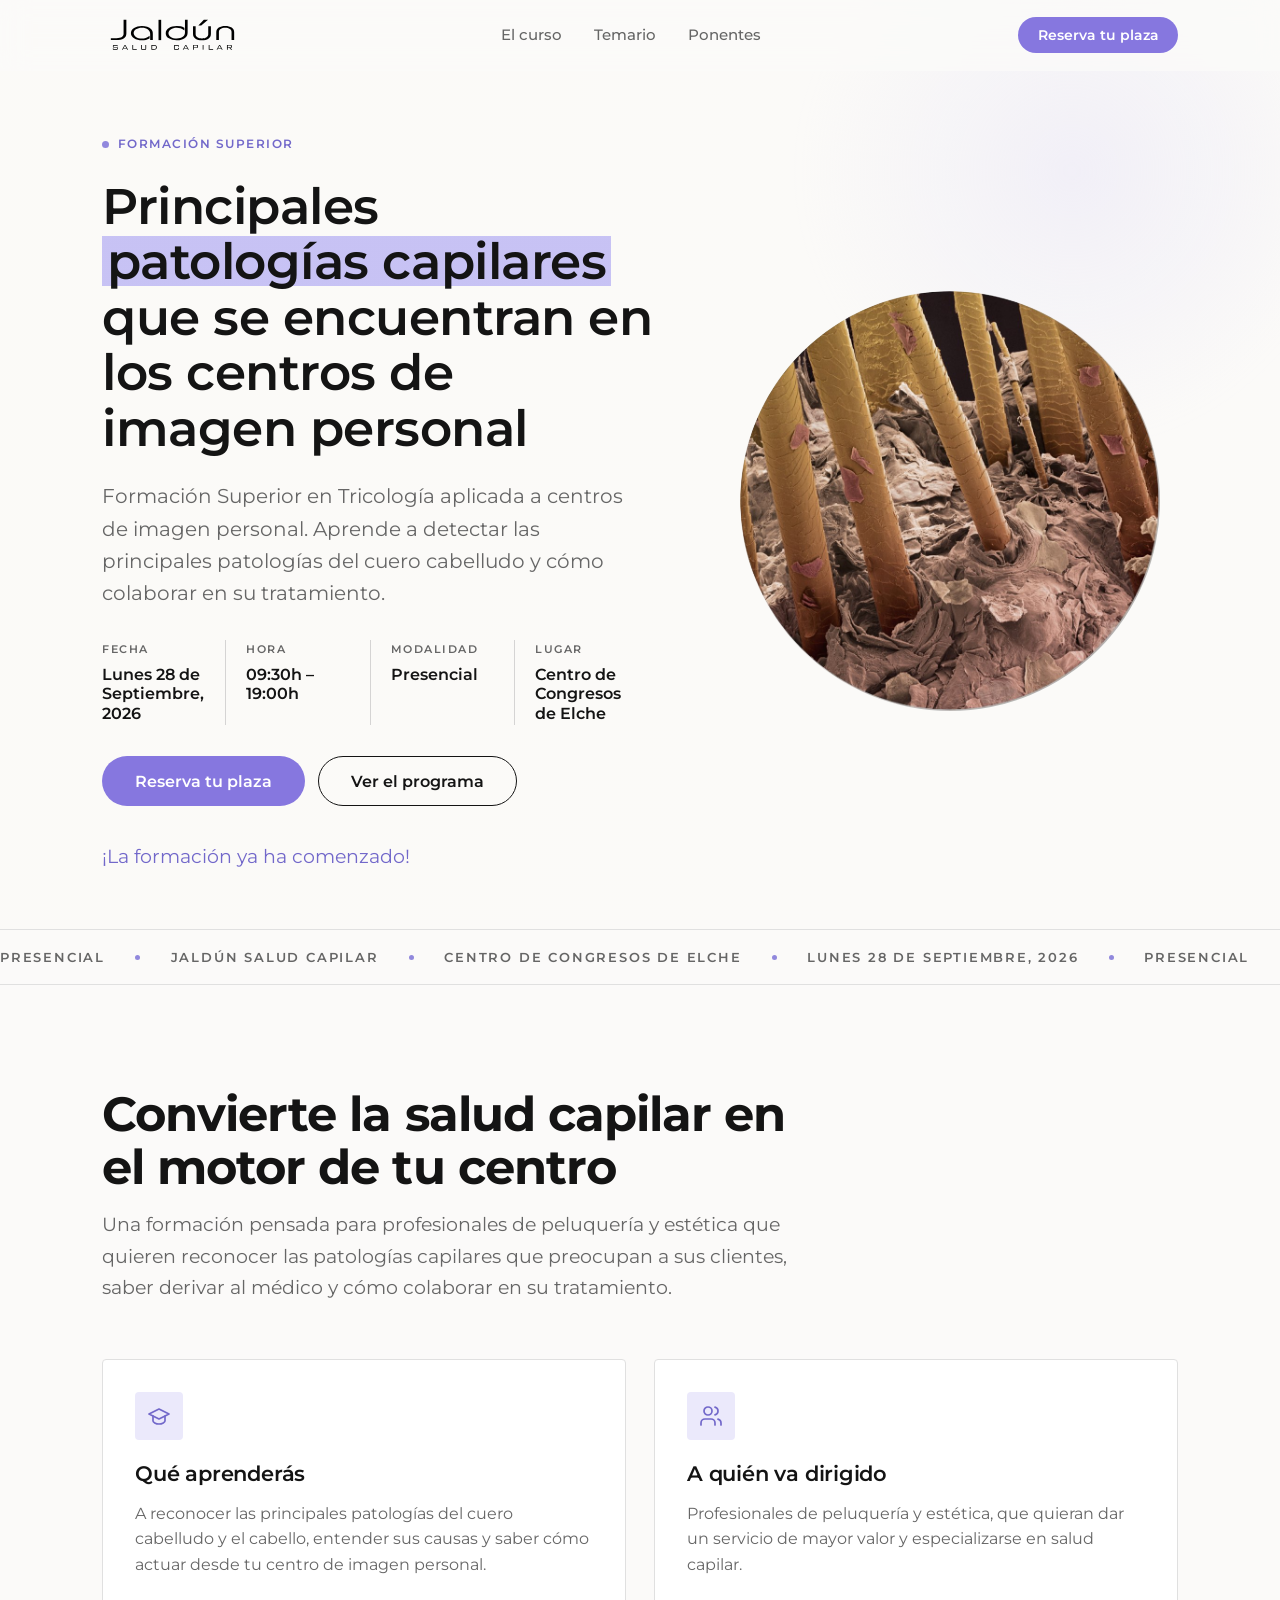
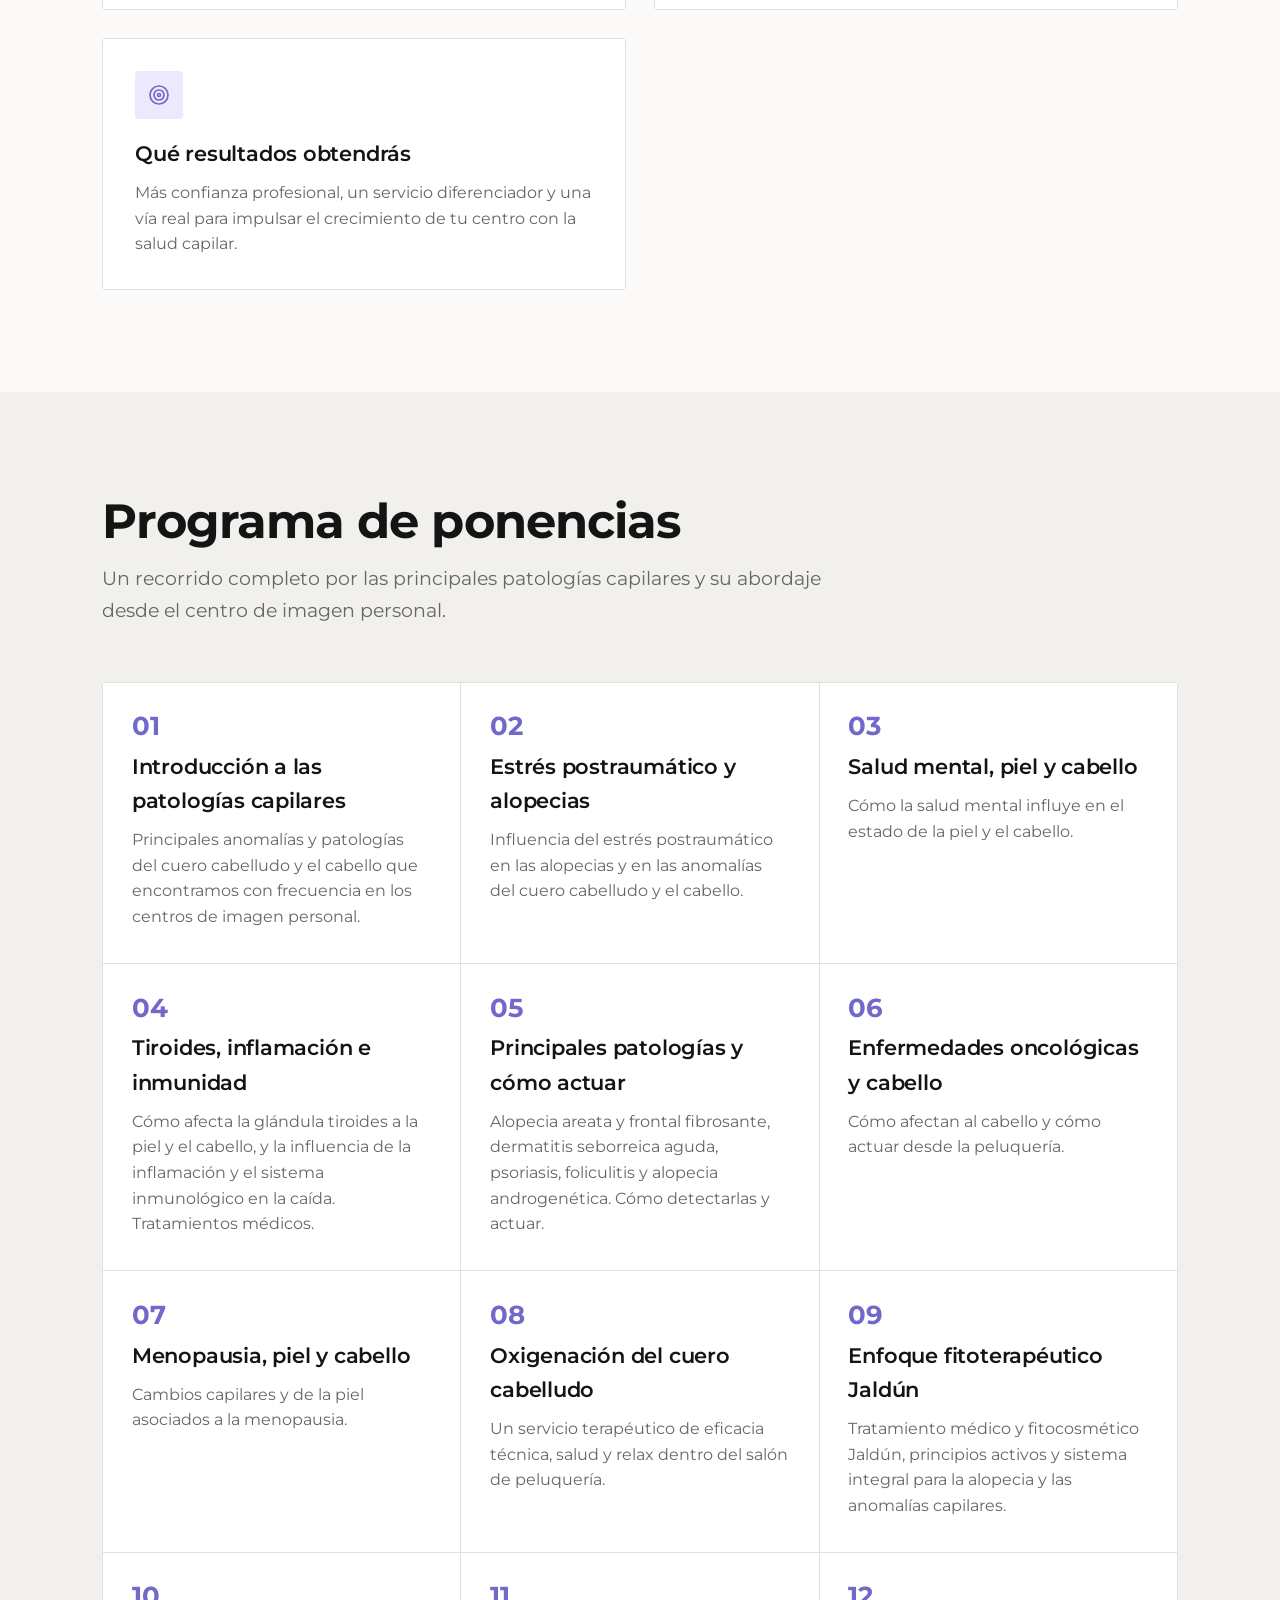
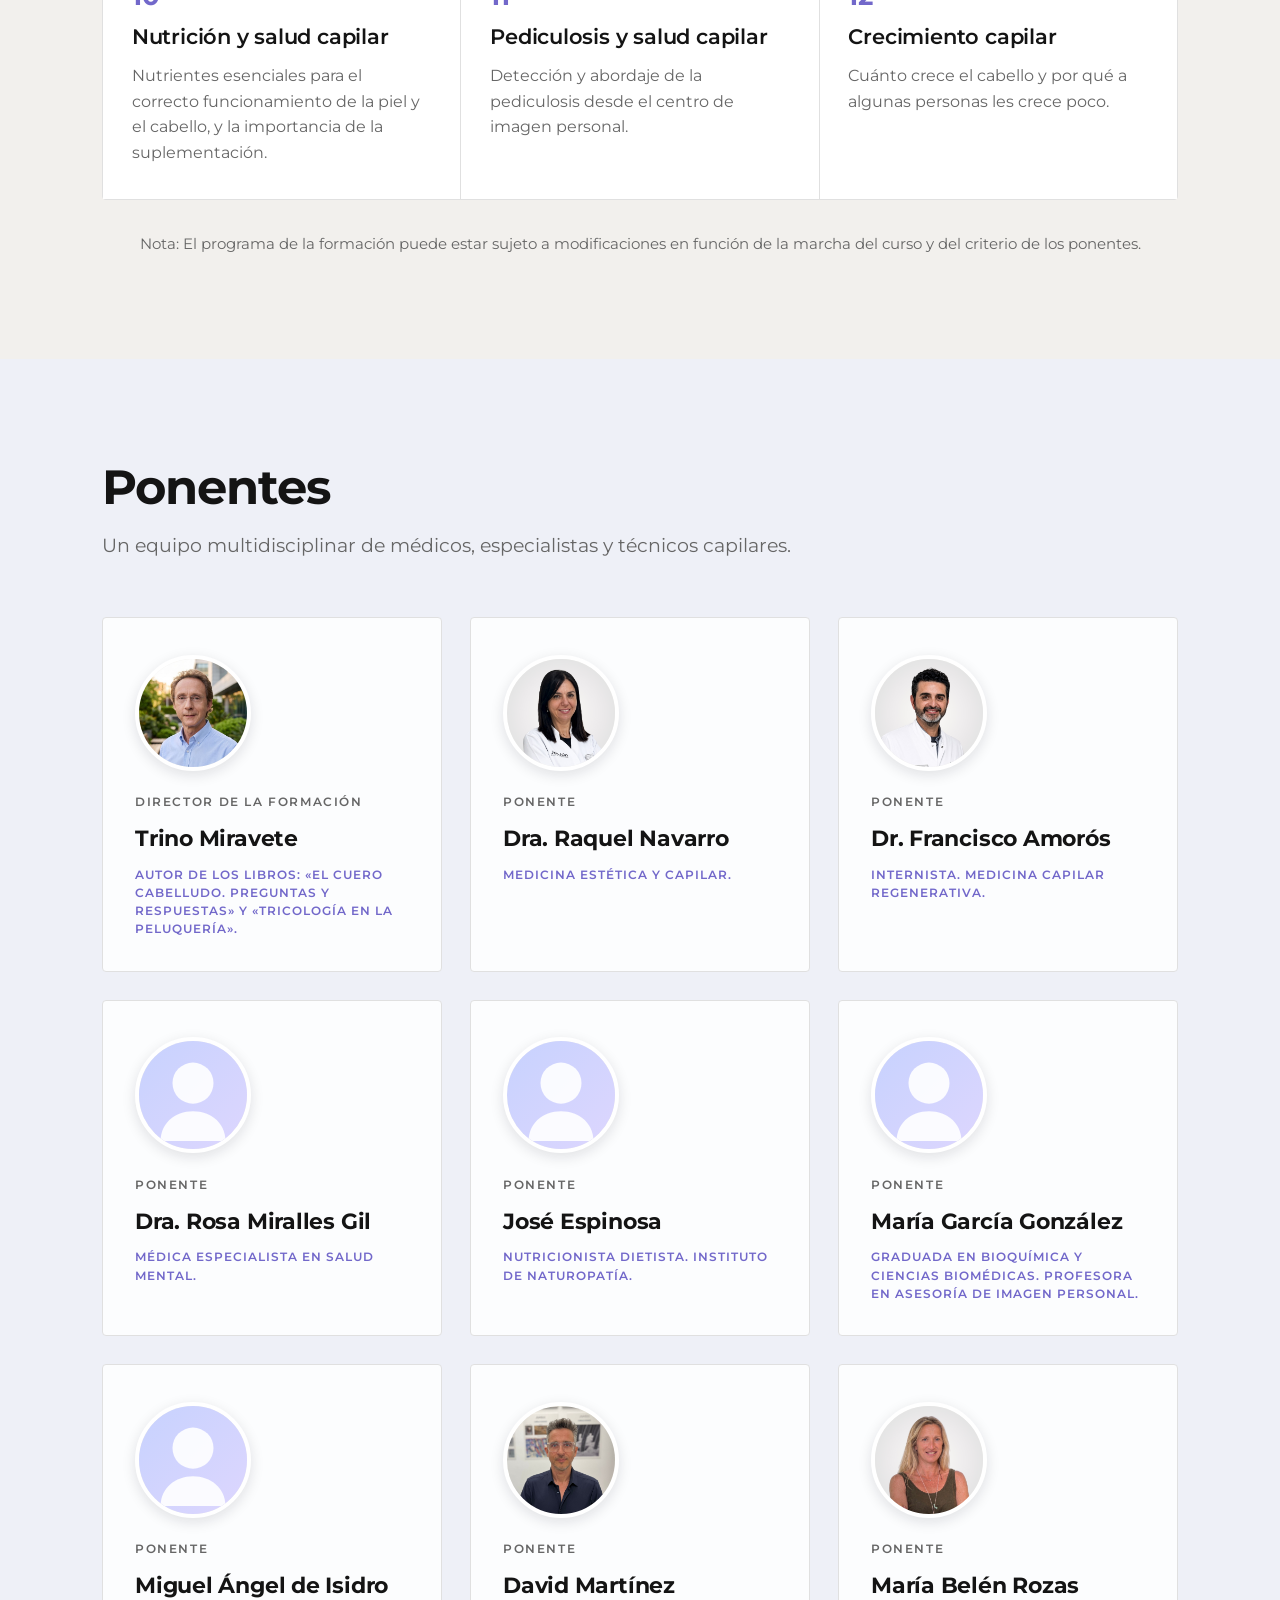
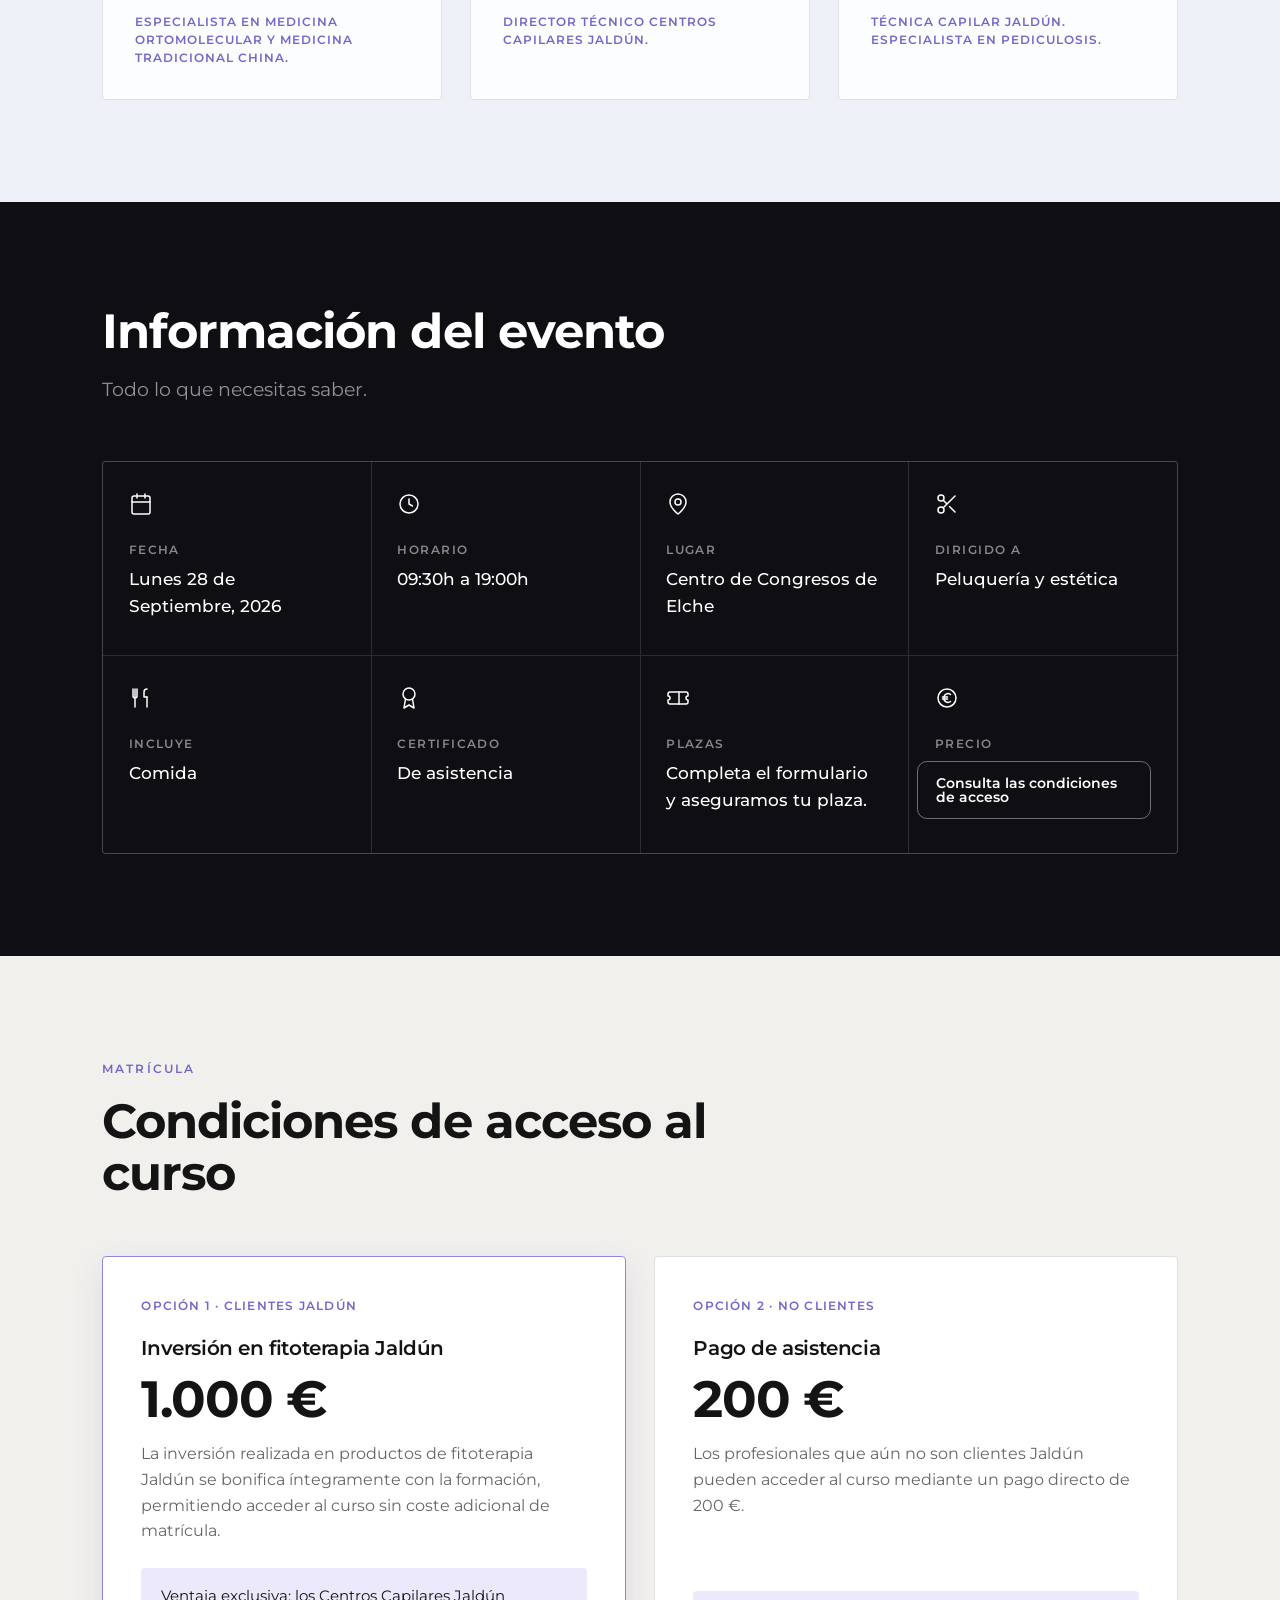
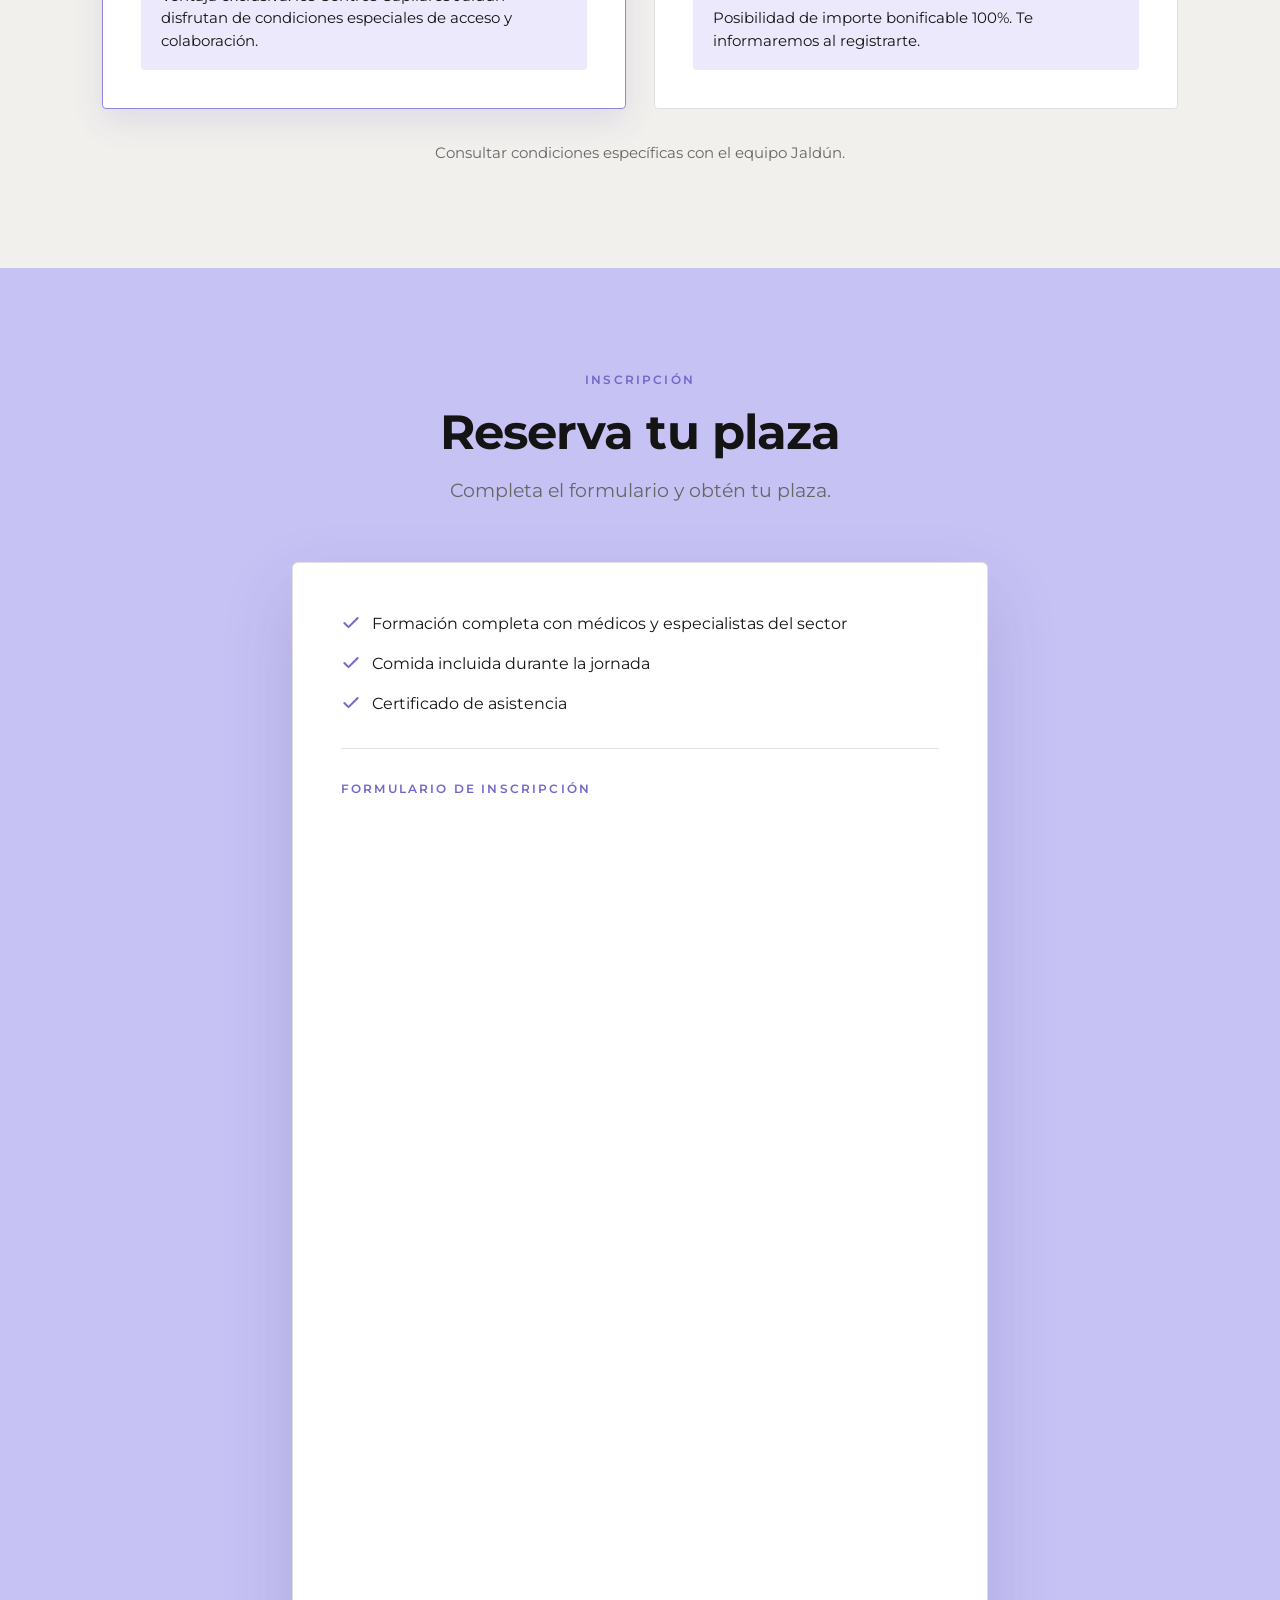
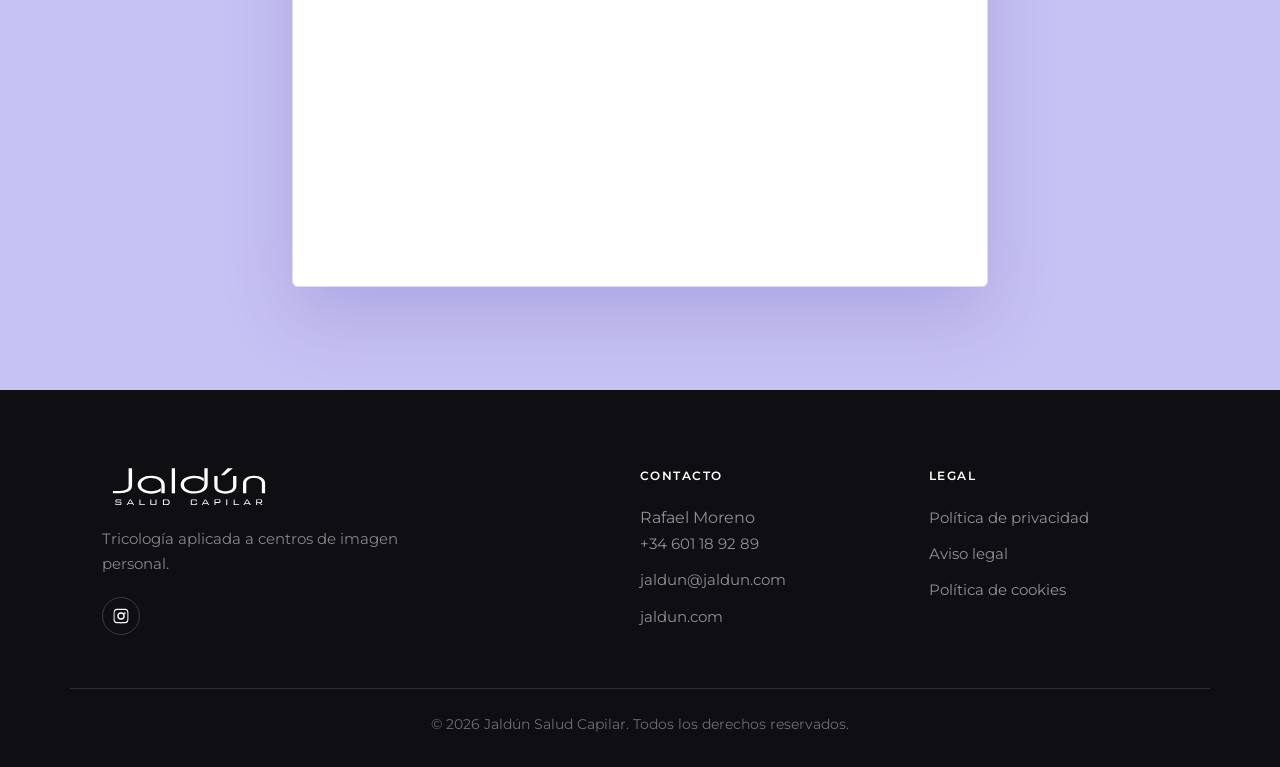
==== index.html @ 8b78a7db "Corrige 'anomalías' por 'patologías' en el título de compartir" ====
<!DOCTYPE html>
<html lang="es">
<head>
  <meta charset="UTF-8" />
  <meta name="viewport" content="width=device-width, initial-scale=1.0" />

  <!-- Metadatos SEO (también se refrescan desde config.js, pero estos valores
       estáticos son los que leen WhatsApp/Facebook/Instagram al compartir). -->
  <title>Formación Superior en Tricología | Principales Patologías Capilares · Jaldún</title>
  <meta name="description" content="Formación presencial para profesionales de peluquería y estética: aprende a detectar las principales patologías capilares y a colaborar en su tratamiento. 28 de septiembre, Elche. Incluye comida y certificado." />

  <!-- Open Graph (al compartir en WhatsApp, Facebook, Instagram...) -->
  <meta property="og:type" content="website" />
  <meta property="og:title" content="Formación superior · Principales patologías capilares que se encuentran en los centros de imagen personal." />
  <meta property="og:description" content="Tricología aplicada a centros de imagen personal. 28 de septiembre de 2026, Elche. Incluye comida y certificado." />
  <meta property="og:image" content="assets/og-image.jpg" />
  <meta property="og:url" content="https://www.jaldun.com/formacion" />

  <!-- Twitter Cards -->
  <meta name="twitter:card" content="summary_large_image" />
  <meta name="twitter:title" content="Formación superior · Principales patologías capilares que se encuentran en los centros de imagen personal." />
  <meta name="twitter:description" content="Tricología aplicada a centros de imagen personal. 28 de septiembre de 2026, Elche." />
  <meta name="twitter:image" content="assets/og-image.jpg" />

  <!-- Favicon -->
  <link rel="icon" href="assets/favicon.svg" type="image/svg+xml" />

  <!-- Tipografía del programa: Montserrat -->
  <link rel="preconnect" href="https://fonts.googleapis.com" />
  <link rel="preconnect" href="https://fonts.gstatic.com" crossorigin />
  <link href="https://fonts.googleapis.com/css2?family=Montserrat:wght@400;500;600;700;800&display=swap" rel="stylesheet" />

  <!-- Estilos -->
  <link rel="stylesheet" href="css/styles.css" />
</head>
<body>

  <!-- ===================== BARRA SUPERIOR ===================== -->
  <header class="navbar" id="navbar">
    <div class="container navbar__inner">
      <a href="#hero" class="navbar__logo" id="nav-logo">Jaldún</a>
      <nav class="navbar__links" id="nav-links">
        <a href="#sobre">El curso</a>
        <a href="#temario">Temario</a>
        <a href="#ponentes">Ponentes</a>
      </nav>
      <a href="#formulario" class="btn btn--primary btn--sm">Reserva tu plaza</a>
    </div>
  </header>

  <main>
    <!-- ===================== 1. HERO ===================== -->
    <section class="hero" id="hero">
      <video class="hero__bg" autoplay muted loop playsinline preload="auto" aria-hidden="true">
        <source src="assets/hero-bg.mp4" type="video/mp4" />
      </video>
      <div class="hero__bg-overlay" aria-hidden="true"></div>
      <div class="container hero__inner">
        <div class="hero__content reveal">
          <span class="hero__badge" id="hero-badge"></span>
          <h1 class="hero__title" id="hero-title"></h1>
          <p class="hero__subtitle" id="hero-subtitle"></p>
          <div class="hero__meta" id="hero-meta"></div>
          <div class="hero__actions">
            <a href="#formulario" class="btn btn--primary btn--lg" id="hero-cta"></a>
            <a href="#temario" class="btn btn--ghost btn--lg" id="hero-cta2"></a>
          </div>
          <div class="countdown" id="countdown" aria-label="Cuenta atrás para el evento"></div>
        </div>
        <div class="hero__media reveal">
          <div class="hero__image-wrap">
            <img id="hero-image" src="" alt="" loading="eager" />
          </div>
        </div>
      </div>
      <div class="hero__glow" aria-hidden="true"></div>
    </section>

    <!-- Franja de información (viñetas) -->
    <div class="ticker" id="ticker"></div>

    <!-- ===================== 2. SOBRE EL CURSO ===================== -->
    <section class="section" id="sobre">
      <div class="container">
        <div class="section__head reveal">
          <h2 class="section__title" id="sobre-title"></h2>
          <p class="section__subtitle" id="sobre-desc"></p>
        </div>
        <div class="grid grid--2" id="sobre-bloques"></div>
      </div>
    </section>

    <!-- ===================== 3. TEMARIO ===================== -->
    <section class="section section--alt" id="temario">
      <div class="container">
        <div class="section__head reveal">
          <span class="eyebrow" id="temario-eyebrow"></span>
          <h2 class="section__title" id="temario-title"></h2>
          <p class="section__subtitle" id="temario-subtitle"></p>
        </div>
        <div class="topics" id="temario-grid"></div>
        <p class="temario-nota" id="temario-nota"></p>
      </div>
    </section>

    <!-- ===================== 4. PONENTES ===================== -->
    <section class="section section--hairs" id="ponentes">
      <div class="container">
        <div class="section__head reveal">
          <h2 class="section__title" id="ponentes-title"></h2>
          <p class="section__subtitle" id="ponentes-subtitle"></p>
        </div>
        <div class="grid grid--speakers" id="ponentes-grid"></div>
      </div>
    </section>

    <!-- ===================== 5. INFO DEL EVENTO ===================== -->
    <section class="section section--dark" id="evento">
      <div class="container">
        <div class="section__head reveal">
          <h2 class="section__title" id="evento-title"></h2>
          <p class="section__subtitle" id="evento-subtitle"></p>
        </div>
        <div class="facts" id="evento-grid"></div>
      </div>
    </section>

    <!-- ===================== 6b. CONDICIONES DE ACCESO ===================== -->
    <section class="section section--alt" id="condiciones">
      <div class="container">
        <div class="section__head reveal">
          <span class="eyebrow" id="condiciones-eyebrow"></span>
          <h2 class="section__title" id="condiciones-title"></h2>
          <p class="section__subtitle" id="condiciones-subtitle"></p>
        </div>
        <div class="grid grid--2" id="condiciones-grid"></div>
        <p class="condiciones-nota" id="condiciones-nota"></p>
      </div>
    </section>

    <!-- ===================== 8. FORMULARIO ===================== -->
    <section class="section form-section" id="formulario">
      <div class="container container--narrow">
        <div class="section__head reveal">
          <span class="eyebrow" id="form-eyebrow"></span>
          <h2 class="section__title" id="form-title"></h2>
          <p class="section__subtitle" id="form-subtitle"></p>
        </div>
        <div class="form-card reveal">
          <span class="form-badge" id="form-badge"></span>
          <ul class="form-benefits" id="form-benefits"></ul>
          <div class="form-divider"></div>
          <span class="eyebrow form-embed-label" id="form-embed-label"></span>

          <!-- Formulario embebido (iframe). Se inyecta desde js/main.js
               usando los datos de config.js (sección "formulario"). -->
          <div id="form-embed"></div>
        </div>
      </div>
    </section>
  </main>

  <!-- ===================== 9. FOOTER ===================== -->
  <footer class="footer" id="footer">
    <div class="container footer__inner">
      <div class="footer__brand">
        <span class="footer__logo" id="footer-logo">Jaldún</span>
        <p id="footer-desc"></p>
        <div class="footer__social" id="footer-social"></div>
      </div>
      <div class="footer__col">
        <h4>Contacto</h4>
        <span id="footer-contacto"></span>
        <a id="footer-phone" href="#"></a>
        <a id="footer-email" href="#"></a>
        <a id="footer-web" href="#" target="_blank" rel="noopener"></a>
      </div>
      <div class="footer__col">
        <h4>Legal</h4>
        <div id="footer-links"></div>
      </div>
    </div>
    <div class="footer__bottom container">
      <span id="footer-copy"></span>
    </div>
  </footer>

  <!-- CTA flotante en móvil -->
  <a href="#formulario" class="floating-cta" id="floating-cta">Reserva tu plaza</a>

  <!-- Datos estructurados (Schema.org Event) — se rellenan desde JS -->
  <script type="application/ld+json" id="schema-event"></script>

  <!-- Scripts -->
  <script src="config.js"></script>
  <script src="js/main.js"></script>
</body>
</html>
---- css/styles.css ----
/* =========================================================================
   SISTEMA DE DISEÑO — LANDING JALDÚN
   Estética editorial inspirada en eventos.jaldun.com
   Titulares y texto: Montserrat (la del PDF del programa)
   Fondo cálido, tinta casi negra, acentos lavanda, esquinas rectas.
   El contenido se edita en config.js (no aquí).
   ========================================================================= */

/* ---------------------- 1. VARIABLES (tema) ---------------------- */
:root {
  /* Paleta extraída de eventos.jaldun.com */
  --paper:       hsl(40 20% 98%);   /* fondo cálido */
  --paper-2:     hsl(40 15% 94%);   /* gris cálido (secciones alternas) */
  --ink:         hsl(0 0% 8%);      /* texto casi negro */
  --muted:       hsl(0 0% 40%);     /* texto secundario */
  --card:        #ffffff;
  --hairline:    hsl(0 0% 88%);     /* líneas finas */
  --border:      hsl(0 0% 90%);

  --lavender:        hsl(246 70% 86%);
  --lavender-deep:   hsl(246 55% 70%);
  --lavender-deeper: hsl(246 48% 60%);
  --lavender-soft:   hsl(246 70% 95%);

  /* Tipografía del programa: Montserrat (titulares y texto) */
  --font-serif: "Montserrat", system-ui, -apple-system, "Segoe UI", Roboto, sans-serif;
  --font-sans:  "Montserrat", system-ui, -apple-system, "Segoe UI", Roboto, sans-serif;

  /* Radios (editorial: casi rectos) */
  --r:    4px;
  --r-lg: 6px;

  /* Layout */
  --maxw: 1140px;
  --gap: clamp(1rem, 2.5vw, 1.75rem);
}

/* ---------------------- 2. RESET ---------------------- */
*, *::before, *::after { box-sizing: border-box; margin: 0; padding: 0; }

html { scroll-behavior: smooth; scroll-padding-top: 90px; -webkit-text-size-adjust: 100%; }

body {
  font-family: var(--font-sans);
  color: var(--ink);
  background: var(--paper);
  line-height: 1.65;
  -webkit-font-smoothing: antialiased;
  text-rendering: optimizeLegibility;
  overflow-x: hidden;
}

img { max-width: 100%; display: block; }
a { color: inherit; text-decoration: none; }
ul { list-style: none; }
button { font-family: inherit; cursor: pointer; }

h1, h2, h3, .serif { font-family: var(--font-serif); font-weight: 700; letter-spacing: -0.02em; }

/* ---------------------- 3. LAYOUT ---------------------- */
.container { width: 100%; max-width: var(--maxw); margin: 0 auto; padding: 0 clamp(1.2rem, 4vw, 2rem); }
.container--narrow { max-width: 760px; }

.section { padding: clamp(4rem, 8vw, 6.5rem) 0; }
.section--alt { background: var(--paper-2); }

.section__head { max-width: 720px; margin: 0 0 clamp(2.5rem, 5vw, 3.5rem); }
.section__title {
  font-family: var(--font-serif); font-weight: 700;
  font-size: clamp(1.9rem, 4.5vw, 3rem); line-height: 1.1; letter-spacing: -0.02em;
}
.section__subtitle {
  margin-top: 1rem; font-size: clamp(1.02rem, 2vw, 1.18rem);
  color: var(--muted); max-width: 60ch;
}

.grid { display: grid; gap: var(--gap); }
.grid--2 { grid-template-columns: repeat(2, 1fr); }
.grid--3 { grid-template-columns: repeat(3, 1fr); }
.grid--4 { grid-template-columns: repeat(4, 1fr); }
.grid--speakers { grid-template-columns: repeat(3, 1fr); }

/* Resalte lavanda (subrayado tipo rotulador) */
.hl {
  background: linear-gradient(transparent 8%, var(--lavender) 8% 92%, transparent 92%);
  color: inherit; padding: 0 .1em; border-radius: 2px;
  -webkit-box-decoration-break: clone; box-decoration-break: clone;
}

/* ---------------------- 4. BOTONES ---------------------- */
.btn {
  display: inline-flex; align-items: center; justify-content: center; gap: .5rem;
  font-family: var(--font-sans); font-weight: 600; font-size: .95rem; line-height: 1;
  padding: .85rem 1.6rem; border-radius: 999px; border: 1px solid transparent;
  transition: transform .18s ease, background .2s ease, box-shadow .2s ease, color .2s ease;
  white-space: nowrap;
}
.btn--primary { background: hsl(249 62% 67%); color: #fff; }
.btn--primary:hover { background: hsl(249 55% 59%); color: #fff; transform: translateY(-1px); }
.btn--primary:active { transform: translateY(0); }
.btn--ghost { background: transparent; border-color: var(--ink); color: var(--ink); }
.btn--ghost:hover { background: var(--ink); color: var(--paper); }
.btn--sm { padding: .6rem 1.15rem; font-size: .88rem; }
.btn--lg { padding: 1rem 2rem; font-size: 1.02rem; }
.btn--block { width: 100%; }

/* ---------------------- 5. NAVBAR ---------------------- */
.navbar {
  position: fixed; top: 0; left: 0; right: 0; z-index: 100;
  background: hsl(40 20% 98% / .82); backdrop-filter: saturate(180%) blur(14px);
  border-bottom: 1px solid transparent; transition: border-color .3s ease;
}
.navbar.scrolled { border-bottom-color: var(--hairline); }
.navbar__inner { display: flex; align-items: center; justify-content: space-between; height: 70px; gap: 1rem; }
.navbar__logo { font-family: var(--font-serif); font-weight: 800; font-size: 1.5rem; letter-spacing: -.01em; display: inline-flex; align-items: center; }
.navbar__logo img { height: 34px; width: auto; display: block; }
.navbar__links { display: flex; gap: 2rem; }
.navbar__links a { color: var(--muted); font-weight: 500; font-size: .92rem; transition: color .2s; }
.navbar__links a:hover { color: var(--ink); }

/* ---------------------- 6. HERO ---------------------- */
.hero { position: relative; padding: 130px 0 clamp(2rem, 5vw, 3.5rem); overflow: hidden; isolation: isolate; }
.hero__bg { position: absolute; inset: 0; width: 100%; height: 100%; object-fit: cover; z-index: 0; }
.hero__bg-overlay {
  position: absolute; inset: 0; z-index: 1;
  background: linear-gradient(95deg, rgba(251,250,247,.82) 0%, rgba(251,250,247,.60) 50%, rgba(251,250,247,.38) 100%);
}
.hero__inner { position: relative; z-index: 2; display: grid; grid-template-columns: 1.1fr .9fr; align-items: center; gap: clamp(2rem, 5vw, 4.5rem); }
.hero__badge {
  display: inline-flex; align-items: center; gap: .55rem;
  font-size: .78rem; font-weight: 600; letter-spacing: .12em; text-transform: uppercase;
  color: var(--lavender-deeper); margin-bottom: 1.5rem;
}
.hero__badge::before { content: ""; width: 7px; height: 7px; border-radius: 50%; background: var(--lavender-deep); }
.hero__title {
  font-family: var(--font-serif); font-weight: 600;
  font-size: clamp(1.9rem, 4.6vw, 3.1rem); line-height: 1.12; letter-spacing: -0.01em;
}
.hero__subtitle { margin-top: 1.5rem; font-size: clamp(1.05rem, 2.2vw, 1.22rem); color: var(--muted); max-width: 540px; }
.hero__meta { display: flex; flex-wrap: wrap; gap: .4rem 0; margin: 1.9rem 0; max-width: 560px; }
.hero__meta-item {
  flex: 1 1 0; min-width: 120px;
  display: flex; flex-direction: column; gap: .35rem;
  padding: .1rem 1.25rem; border-left: 1px solid rgba(20,21,26,.16);
}
.hero__meta-item:first-child { padding-left: 0; border-left: 0; }
.hero__meta-label { font-size: .68rem; font-weight: 600; letter-spacing: .14em; text-transform: uppercase; color: var(--muted); }
.hero__meta-value { font-size: .98rem; font-weight: 600; color: var(--ink); line-height: 1.25; }
.hero__actions { display: flex; flex-wrap: wrap; align-items: center; gap: .8rem; margin-top: .5rem; }

@media (max-width: 600px) {
  .hero__meta { display: grid; grid-template-columns: 1fr 1fr; gap: 1.2rem 1.3rem; }
  .hero__meta-item { padding: 0; border-left: 0; }
}

.hero__media { position: relative; display: flex; justify-content: center; }
.hero__image-wrap {
  position: relative; width: 100%; max-width: 420px; aspect-ratio: 1 / 1;
  border-radius: 50%; overflow: hidden; background: transparent;
}
.hero__image-wrap img { width: 100%; height: 100%; object-fit: cover; }
.hero__glow {
  position: absolute; top: -15%; right: -8%; width: 50vw; height: 50vw; max-width: 620px; max-height: 620px;
  background: radial-gradient(circle, hsl(246 70% 86% / .35), transparent 62%);
  z-index: -1; filter: blur(10px);
}

/* Cuenta atrás */
.countdown { display: flex; gap: clamp(.8rem, 2vw, 1.6rem); margin-top: 2.2rem; flex-wrap: wrap; }
.cd { display: flex; flex-direction: column; align-items: flex-start; min-width: 56px; }
.cd__num {
  font-family: var(--font-serif); font-weight: 700; font-variant-numeric: tabular-nums;
  font-size: clamp(1.8rem, 4vw, 2.6rem); line-height: 1; color: var(--ink);
}
.cd__lbl { font-size: .72rem; text-transform: uppercase; letter-spacing: .14em; color: var(--muted); margin-top: .45rem; }
.cd--done { font-family: var(--font-serif); font-size: 1.2rem; color: var(--lavender-deeper); }

/* ---------------------- 7. FRANJA (ticker) ---------------------- */
.ticker { border-top: 1px solid var(--hairline); border-bottom: 1px solid var(--hairline); background: var(--paper); overflow: hidden; }
.ticker__track {
  display: flex; align-items: center; width: max-content;
  animation: ticker-scroll 80s linear infinite;
}
.ticker:hover .ticker__track { animation-play-state: paused; }
@keyframes ticker-scroll {
  from { transform: translateX(0); }
  to   { transform: translateX(-50%); }
}
.ticker__item {
  display: inline-flex; align-items: center; white-space: nowrap; padding: 1.05rem 0;
  font-size: .8rem; font-weight: 600; letter-spacing: .14em; text-transform: uppercase; color: var(--muted);
}
.ticker__item::after {
  content: ""; width: 5px; height: 5px; border-radius: 50%; background: var(--lavender-deep);
  margin: 0 1.9rem; flex: 0 0 auto;
}

/* ---------------------- 8. TARJETAS ---------------------- */
.card {
  background: var(--card); border: 1px solid var(--hairline); border-radius: var(--r);
  padding: clamp(1.4rem, 3vw, 2rem);
  transition: transform .22s ease, box-shadow .22s ease, border-color .22s ease;
}
.grid .card:hover { transform: translateY(-6px); border-color: var(--lavender-deep); background: var(--lavender-soft); box-shadow: 0 18px 38px hsl(246 42% 45% / .16); }
.card__icon {
  font-size: 1.5rem; line-height: 1; margin-bottom: 1.1rem; color: var(--lavender-deeper);
  width: 48px; height: 48px; display: inline-flex; align-items: center; justify-content: center;
  background: var(--lavender-soft); border-radius: var(--r);
}
.card__icon svg { width: 24px; height: 24px; }
.card__title { font-family: var(--font-serif); font-weight: 600; font-size: 1.3rem; margin-bottom: .55rem; letter-spacing: -.01em; }
.card__text { color: var(--muted); font-size: .97rem; }

/* Etiqueta (eyebrow) sobre los títulos de sección */
.eyebrow {
  display: block; font-size: .75rem; font-weight: 600; letter-spacing: .18em;
  text-transform: uppercase; color: var(--lavender-deeper); margin-bottom: 1rem;
}

/* Temario — rejilla integrada con divisores finos y sombreado al pasar el ratón */
.topics {
  display: grid; grid-template-columns: repeat(3, 1fr);
  gap: 1px; background: var(--hairline);
  border: 1px solid var(--hairline); border-radius: var(--r);
}
.topics .topic {
  background: var(--card); padding: 1.9rem 1.8rem 2.1rem; position: relative;
  transition: background .25s ease, transform .25s ease, box-shadow .25s ease;
}
.topics .topic:hover {
  background: var(--lavender-soft); transform: translateY(-6px);
  box-shadow: 0 18px 38px hsl(246 42% 45% / .18); z-index: 2; border-radius: var(--r);
}
@media (max-width: 860px) { .topics { grid-template-columns: repeat(2, 1fr); } }
@media (max-width: 540px) { .topics { grid-template-columns: 1fr; } }

.topic__num {
  font-family: var(--font-serif); font-size: 1.6rem; font-weight: 700; color: var(--lavender-deeper);
  display: block; margin-bottom: .7rem; line-height: 1;
}

/* Evento (datos) */
.fact { text-align: left; }
.fact__icon {
  font-size: 1.3rem; margin-bottom: .8rem; width: 44px; height: 44px; color: var(--lavender-deeper);
  display: inline-flex; align-items: center; justify-content: center;
  background: var(--lavender-soft); border-radius: var(--r);
}
.fact__icon svg { width: 22px; height: 22px; }
.fact__label { font-size: .76rem; text-transform: uppercase; letter-spacing: .1em; color: var(--muted); font-weight: 600; }
.fact__value { font-size: 1.05rem; font-weight: 600; margin-top: .2rem; font-family: var(--font-serif); }

/* --- Sección oscura integrada (estilo eventos.jaldun.com · detalles del evento) --- */
.section--dark { background: #0e0e13; color: #fff; }
.section--dark .section__title { color: #fff; }
.section--dark .section__subtitle { color: rgba(255,255,255,.55); }

.facts {
  display: grid; grid-template-columns: repeat(4, 1fr);
  gap: 1px; background: rgba(255,255,255,.13);
  border: 1px solid rgba(255,255,255,.13); border-radius: var(--r); overflow: hidden;
}
.facts .fact { background: #0e0e13; padding: 1.9rem 1.6rem 2.1rem; text-align: left; }
.facts .fact__icon {
  width: auto; height: auto; background: none; border-radius: 0;
  color: #fff; margin-bottom: 1.5rem; font-size: 1.3rem;
}
.facts .fact__icon svg { width: 24px; height: 24px; stroke-width: 1.5; }
.facts .fact__label { color: rgba(255,255,255,.5); letter-spacing: .12em; }
.facts .fact__value { color: #fff; font-weight: 500; margin-top: .35rem; }
.btn--ghost-light { background: transparent; border-color: rgba(255,255,255,.4); color: #fff; margin-top: .4rem; }
.btn--ghost-light:hover { background: #fff; color: #0e0e13; border-color: #fff; }
.fact__cta { display: flex; width: calc(100% + 1.1rem); white-space: normal; text-align: left; justify-content: flex-start; border-radius: 10px; padding: .9rem 1.1rem; margin-left: -1.1rem; }

@media (max-width: 860px) { .facts { grid-template-columns: repeat(2, 1fr); } }
@media (max-width: 460px) { .facts { grid-template-columns: 1fr; } }

/* ---------------------- 9. PONENTES ---------------------- */
/* Fondo sutil de hebras de cabello para la sección de ponentes */
.section--hairs {
  background-color: #eef0f7;
  background-image: url(assets/hairs.svg);
  background-repeat: repeat; background-size: 280px 1000px;
}

.speaker {
  text-align: left; background: rgba(255,255,255,.85);
  border: 1px solid var(--hairline); border-radius: var(--r);
  padding: 2.3rem 2rem 2rem;
  transition: background .25s ease, border-color .25s ease, box-shadow .25s ease, transform .25s ease;
}
.grid--speakers .speaker:hover {
  background: var(--lavender-soft); border-color: var(--lavender-deep);
  box-shadow: 0 18px 38px hsl(246 45% 45% / .16); transform: translateY(-6px);
}
.speaker__photo {
  width: 116px; height: 116px; border-radius: 50%; object-fit: cover; object-position: center 22%;
  margin: 0 0 1.4rem; border: 4px solid #fff; box-shadow: 0 4px 14px rgba(16,18,30,.12);
  background: var(--paper-2);
}
.speaker__eyebrow {
  font-size: .72rem; font-weight: 600; letter-spacing: .14em; text-transform: uppercase;
  color: var(--muted); margin-bottom: .5rem;
}
.speaker__name { font-family: var(--font-serif); font-weight: 700; font-size: 1.4rem; letter-spacing: -.01em; }
.speaker__bio {
  color: var(--lavender-deeper); font-weight: 600; font-size: .78rem;
  letter-spacing: .08em; text-transform: uppercase; margin-top: .55rem; line-height: 1.45;
}
.speaker__social { display: flex; gap: .6rem; }
.speaker__social a {
  width: 34px; height: 34px; border-radius: 50%; border: 1px solid var(--hairline);
  display: inline-flex; align-items: center; justify-content: center; color: var(--ink);
  transition: all .2s;
}
.speaker__social a:hover { background: var(--lavender-deep); color: #fff; border-color: var(--lavender-deep); }
.speaker__social svg { width: 16px; height: 16px; }

/* ---------------------- 10. ACORDEÓN (FAQ) ---------------------- */
/* --- Condiciones de acceso (precios) --- */
.price-card {
  background: var(--card); border: 1px solid var(--hairline); border-radius: var(--r);
  padding: clamp(1.8rem, 3vw, 2.5rem); display: flex; flex-direction: column;
  transition: transform .25s ease, box-shadow .25s ease, border-color .25s ease;
}
.price-card:hover { transform: translateY(-5px); box-shadow: 0 18px 38px hsl(246 42% 45% / .14); }
.price-card--featured { border-color: var(--lavender-deep); box-shadow: 0 12px 32px hsl(246 45% 45% / .12); }
.price-card__opt { font-size: .76rem; font-weight: 600; letter-spacing: .1em; text-transform: uppercase; color: var(--lavender-deeper); margin-bottom: 1rem; }
.price-card__title { font-family: var(--font-serif); font-weight: 600; font-size: 1.25rem; color: var(--ink); }
.price-card__amount { font-family: var(--font-serif); font-weight: 700; font-size: clamp(2.4rem, 5vw, 3.2rem); color: var(--ink); margin: .5rem 0 1.1rem; letter-spacing: -.02em; line-height: 1; }
.price-card__desc { color: var(--muted); font-size: .97rem; }
.price-card__desc { margin-bottom: 1.5rem; }
.price-card__highlight {
  margin-top: auto; background: var(--lavender-soft); border-radius: var(--r);
  padding: 1.05rem 1.2rem; color: var(--ink); font-size: .92rem; line-height: 1.55;
}
.condiciones-nota { text-align: center; color: var(--muted); font-size: .92rem; margin-top: 2rem; }
.temario-nota { text-align: center; color: var(--muted); font-size: .92rem; margin-top: 2rem; }

.accordion { display: flex; flex-direction: column; border-top: 1px solid var(--hairline); }
.acc-item { border-bottom: 1px solid var(--hairline); }
.acc-head {
  width: 100%; text-align: left; background: none; border: none;
  display: flex; align-items: center; justify-content: space-between; gap: 1rem;
  padding: 1.4rem .2rem; font-family: var(--font-serif); font-size: 1.18rem; font-weight: 600; color: var(--ink);
}
.acc-icon { flex: 0 0 auto; width: 22px; height: 22px; position: relative; }
.acc-icon::before, .acc-icon::after { content: ""; position: absolute; background: var(--lavender-deeper); border-radius: 2px; }
.acc-icon::before { top: 50%; left: 2px; right: 2px; height: 2px; transform: translateY(-50%); }
.acc-icon::after  { left: 50%; top: 2px; bottom: 2px; width: 2px; transform: translateX(-50%); transition: opacity .3s; }
.acc-item.open .acc-icon::after { opacity: 0; }
.acc-body { max-height: 0; overflow: hidden; transition: max-height .35s ease; }
.acc-body p { padding: 0 .2rem 1.4rem; color: var(--muted); max-width: 65ch; }

/* ---------------------- 11. FORMULARIO ---------------------- */
.form-section { background: var(--lavender); }
.form-section .section__head { text-align: center; margin-left: auto; margin-right: auto; }
.form-card {
  background: var(--card); border: 1px solid var(--hairline); border-radius: var(--r-lg);
  padding: clamp(1.8rem, 4vw, 3rem);
  box-shadow: 0 30px 70px hsl(246 50% 38% / .18);
}
.form-badge {
  display: inline-block; background: var(--lavender); color: var(--ink);
  font-size: .72rem; font-weight: 600; letter-spacing: .14em; text-transform: uppercase;
  padding: .45rem 1rem; border-radius: 999px; margin-bottom: 1.5rem;
}
.form-benefits { list-style: none; margin: 0; display: flex; flex-direction: column; gap: .85rem; }
.form-benefits li { display: flex; align-items: flex-start; gap: .7rem; color: var(--ink); font-size: 1rem; }
.form-benefits li svg { width: 20px; height: 20px; color: var(--lavender-deeper); flex: 0 0 auto; margin-top: .15rem; }
.form-divider { height: 1px; background: var(--hairline); margin: 1.9rem 0; }
.form-embed-label { display: block; margin-bottom: 1.2rem; }
/* Contenedor del formulario embebido (iframe GoHighLevel).
   El script de GHL intenta poner el iframe en position:absolute con un ancho en
   píxeles (lo que lo hacía "sangrar" fuera de la tarjeta). Forzándolo a
   position:static queda SIEMPRE en el flujo normal: ni se sale, ni colapsa la
   caja, ni se recorta por abajo. max-width:100% lo limita al ancho de la tarjeta
   y margin:0 auto lo centra. */
#form-embed { width: 100%; max-width: 100%; border-radius: var(--r); text-align: center; }
#form-embed iframe {
  position: static !important;
  width: 100% !important; max-width: 100% !important; min-width: 0 !important;
  /* El script de GHL a veces fija el iframe a 500/800px y mete el formulario
     (≈998px desktop / ≈1074px móvil) dentro con scroll interno (malo para CRO).
     Forzamos con !important una altura que SIEMPRE supere la del formulario:
     así no hay scroll interno. El sobrante es el iframe transparente mostrando
     la tarjeta blanca (parece padding). El script no usa !important, así que ganamos. */
  height: 1020px !important; min-height: 1020px !important; max-height: none !important;
  border: 0; display: block; margin: 0 auto;
}
@media (max-width: 560px) {
  #form-embed iframe { height: 1100px !important; min-height: 1100px !important; }
}

/* ---------------------- 12. FOOTER (claro, editorial) ---------------------- */
.footer { background: #0e0e13; color: rgba(255,255,255,.55); padding: clamp(3.5rem, 6vw, 5rem) 0 2rem; }
.footer__inner { display: grid; grid-template-columns: 2fr 1fr 1fr; gap: 2.5rem; }
.footer__logo { font-family: var(--font-serif); font-size: 1.5rem; font-weight: 800; color: #fff; display: block; margin-bottom: 1.1rem; }
.footer__logo img { height: 42px; width: auto; filter: brightness(0) invert(1); }
.footer__brand p { max-width: 340px; font-size: .95rem; color: rgba(255,255,255,.5); }
.footer__social { display: flex; gap: .6rem; margin-top: 1.3rem; }
.footer__social a {
  width: 38px; height: 38px; border-radius: 50%; border: 1px solid rgba(255,255,255,.18);
  display: inline-flex; align-items: center; justify-content: center; color: #fff; transition: all .2s;
}
.footer__social a:hover { background: var(--lavender-deep); color: var(--ink); border-color: var(--lavender-deep); transform: translateY(-2px); }
.footer__social svg { width: 18px; height: 18px; }
.footer__col h4 { color: #fff; font-family: var(--font-sans); font-weight: 600; font-size: .78rem; letter-spacing: .12em; text-transform: uppercase; margin-bottom: 1.1rem; }
.footer__col a { display: block; color: rgba(255,255,255,.55); font-size: .95rem; margin-bottom: .7rem; transition: color .2s; }
.footer__col a:hover { color: #fff; }
.footer__bottom { margin-top: 3rem; padding-top: 1.5rem; border-top: 1px solid rgba(255,255,255,.12); font-size: .86rem; color: rgba(255,255,255,.4); text-align: center; }

/* ---------------------- 13. CTA FLOTANTE (móvil) ---------------------- */
.floating-cta {
  position: fixed; left: 1rem; right: 1rem; bottom: 1rem; z-index: 90;
  display: none; text-align: center; padding: 1rem; border-radius: 999px;
  background: hsl(249 62% 67%); color: #fff; font-weight: 700;
  box-shadow: 0 10px 30px hsl(246 40% 50% / .3);
}

/* ---------------------- 14. ANIMACIONES ---------------------- */
.reveal { opacity: 0; transform: translateY(20px); transition: opacity .7s ease, transform .7s ease; }
.reveal.in { opacity: 1; transform: none; }

@media (prefers-reduced-motion: reduce) {
  html { scroll-behavior: auto; }
  .reveal { opacity: 1; transform: none; transition: none; }
  * { animation: none !important; }
}

/* ---------------------- 15. RESPONSIVE ---------------------- */
@media (max-width: 980px) {
  .hero__inner { grid-template-columns: 1fr; }
  .hero__media { order: -1; max-width: 360px; margin: 0 auto; }
  .grid--3, .grid--speakers { grid-template-columns: repeat(2, 1fr); }
  .grid--4 { grid-template-columns: repeat(2, 1fr); }
  .footer__inner { grid-template-columns: 1fr 1fr; }
  .footer__brand { grid-column: 1 / -1; }
}

@media (max-width: 720px) {
  .navbar__links { display: none; }
  .navbar .btn { display: none; }
  .grid--2, .grid--3, .grid--speakers { grid-template-columns: 1fr; }
  .floating-cta { display: block; }
  body { padding-bottom: 80px; }
}

@media (max-width: 440px) {
  .grid--4 { grid-template-columns: 1fr 1fr; }
}
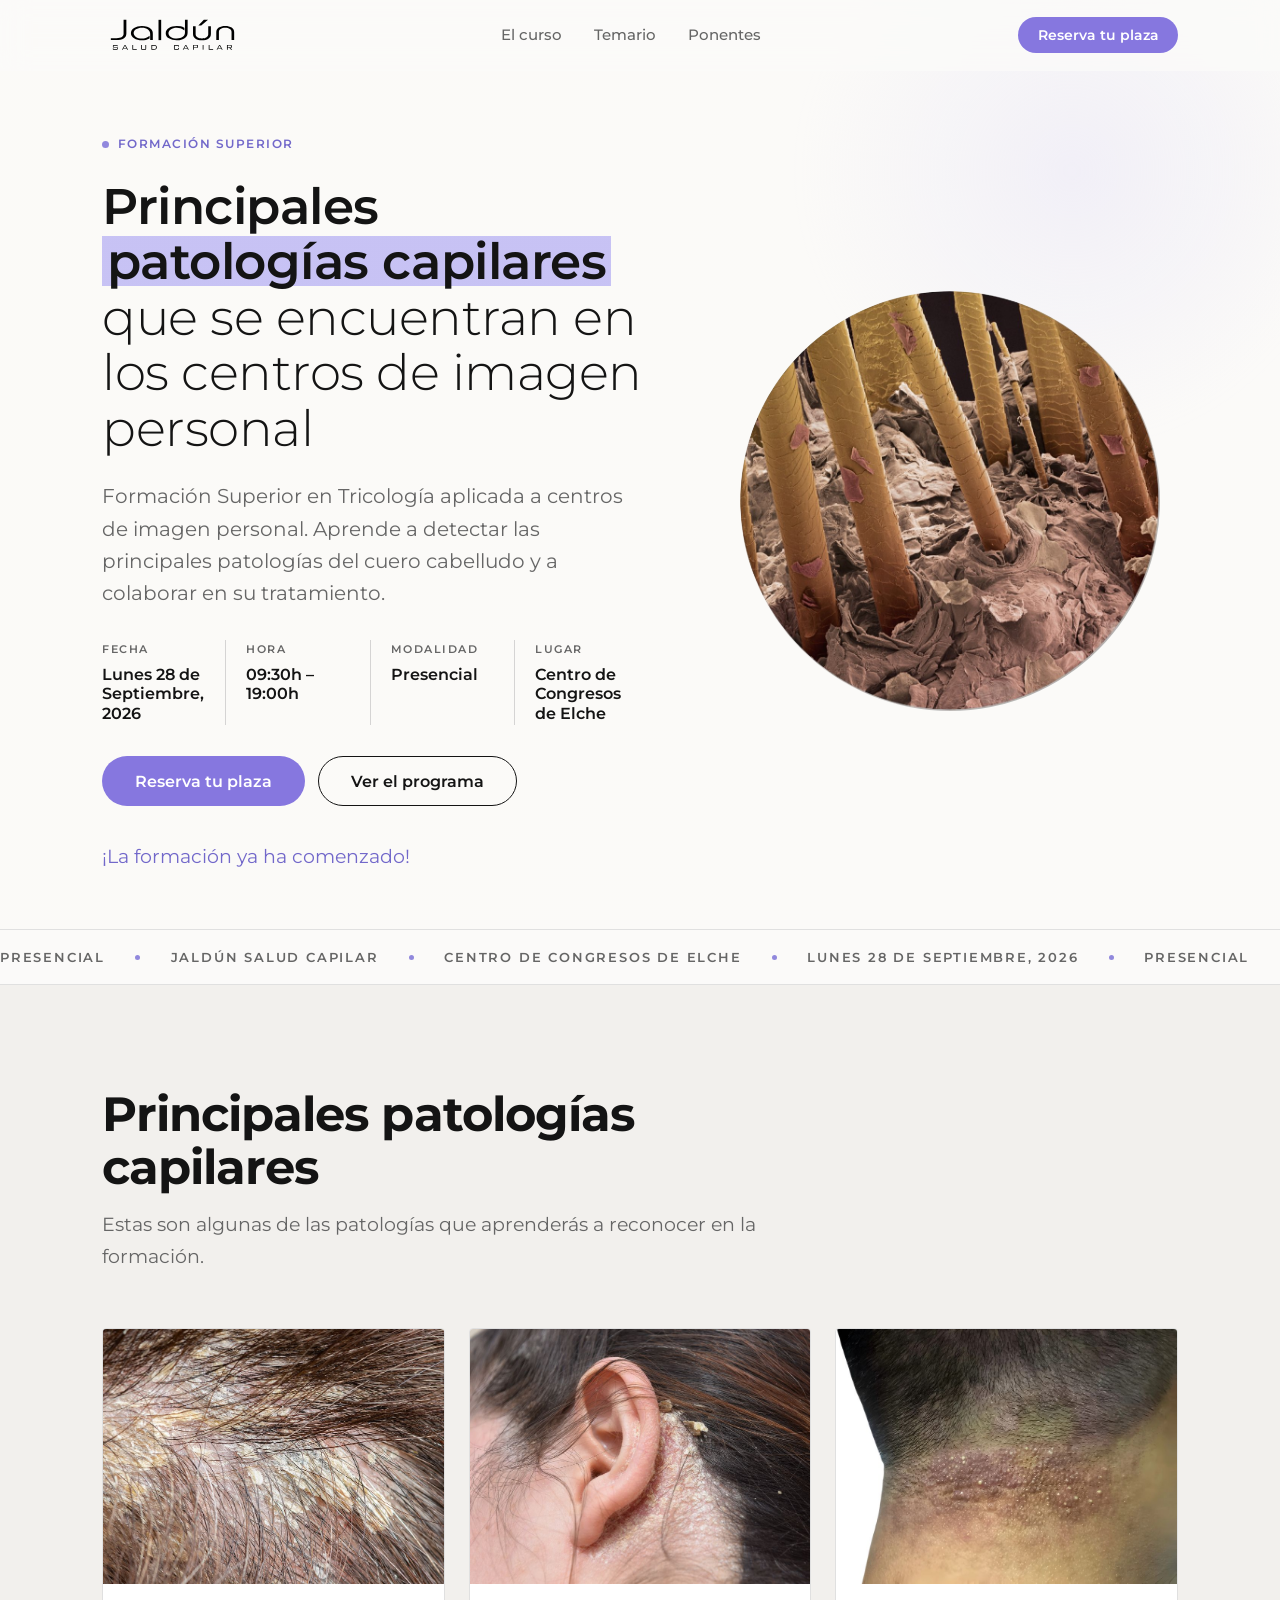
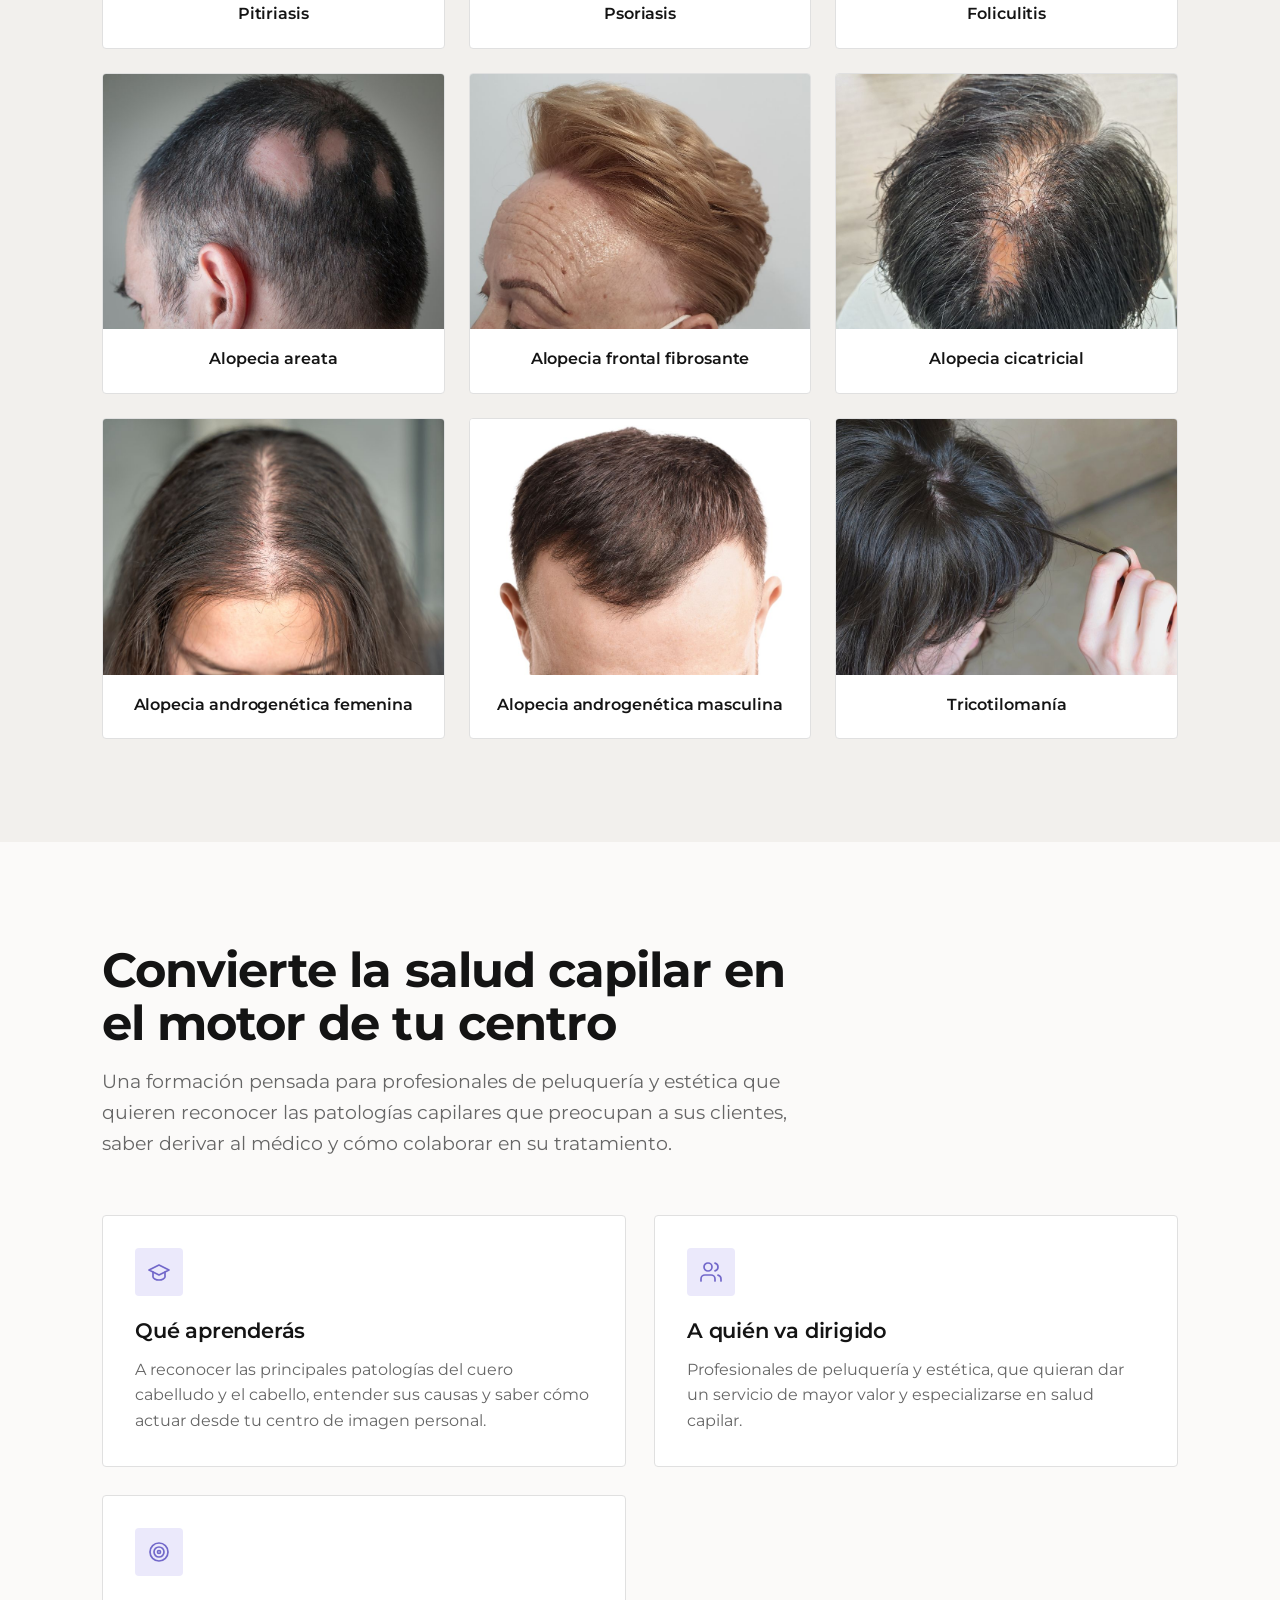
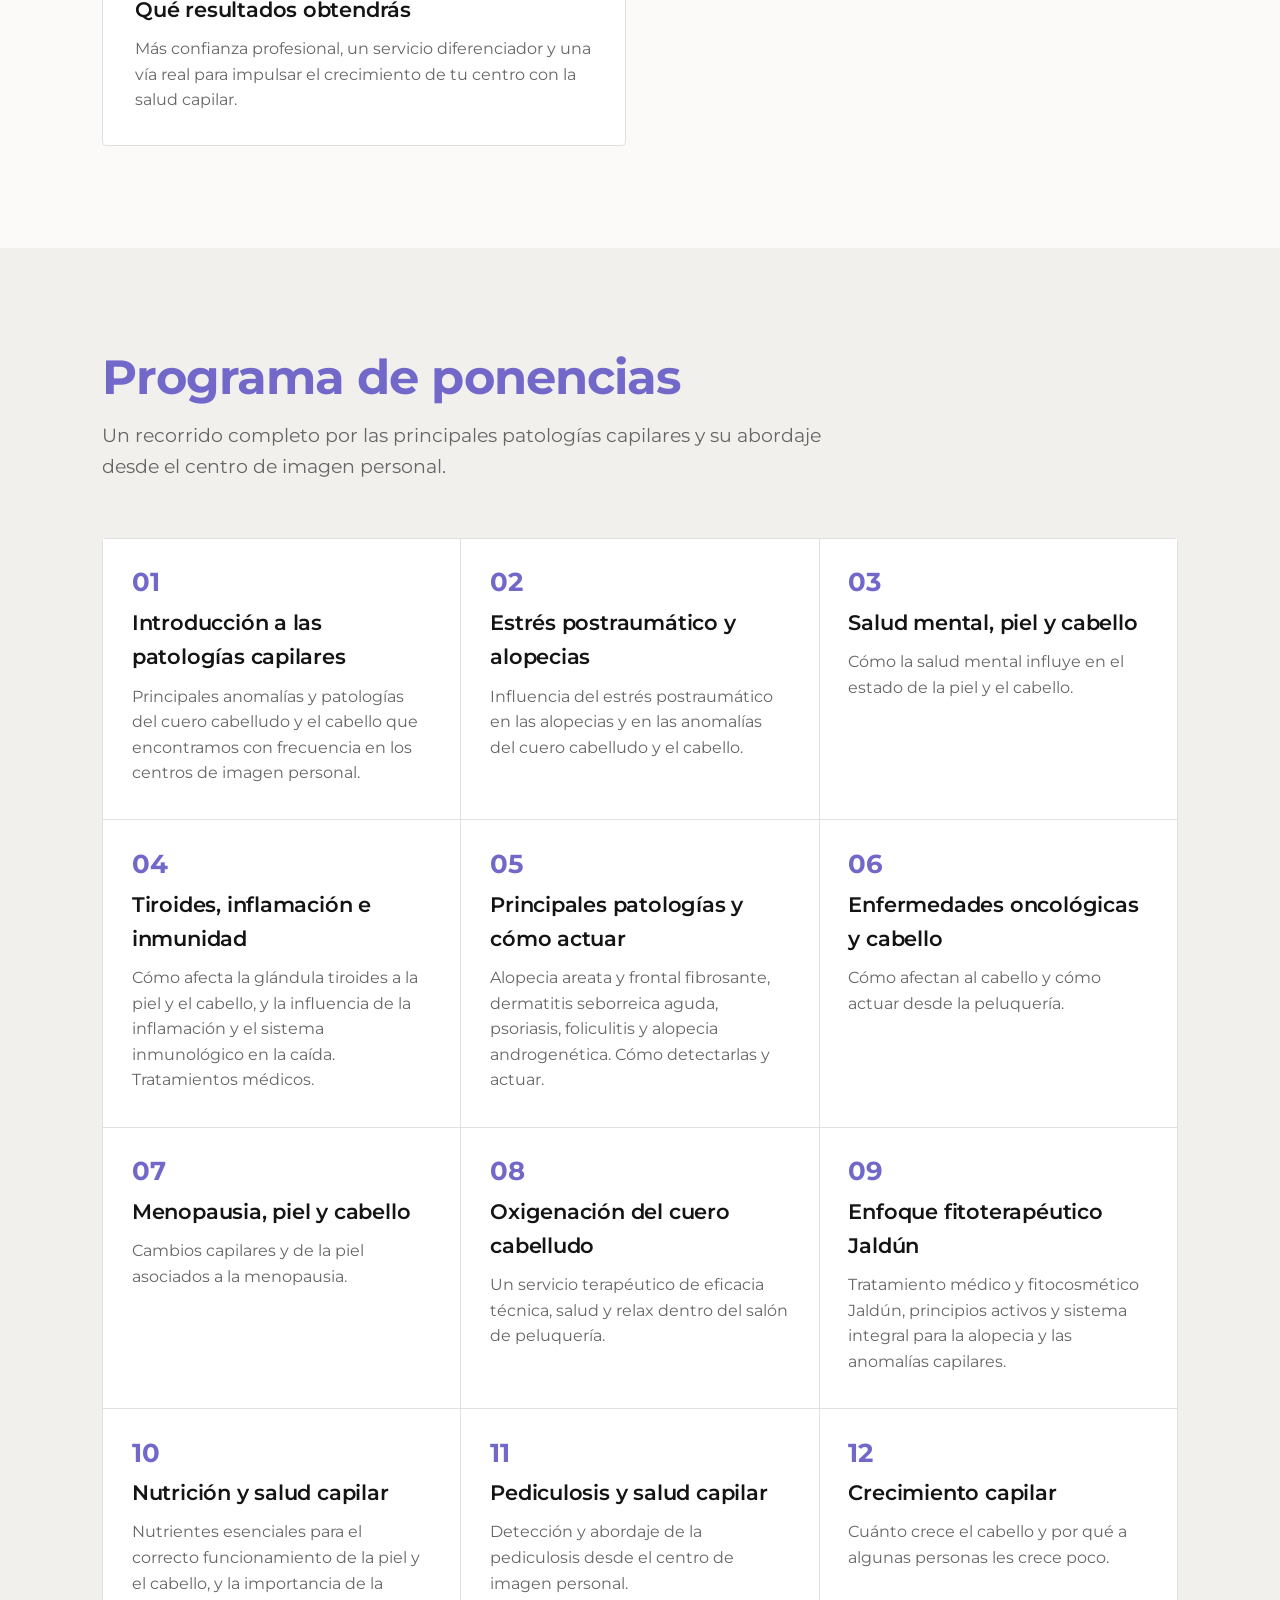
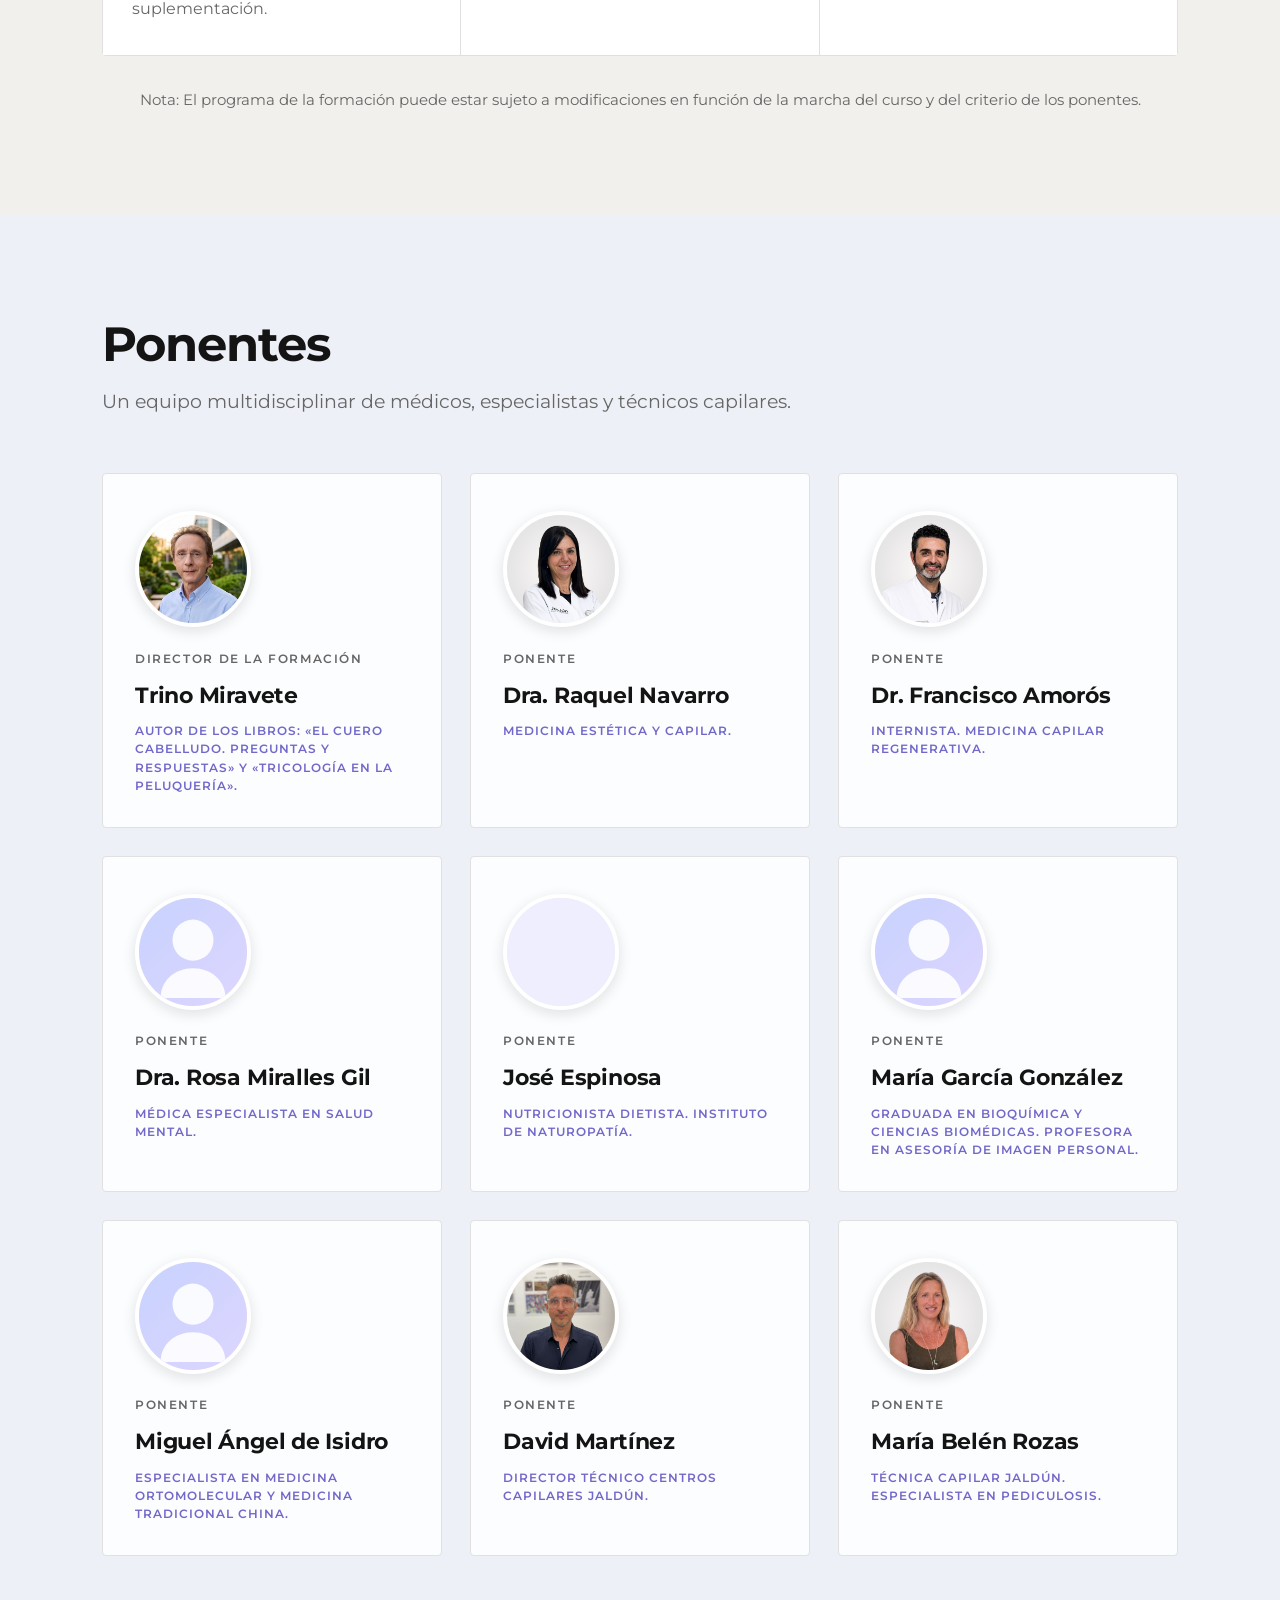
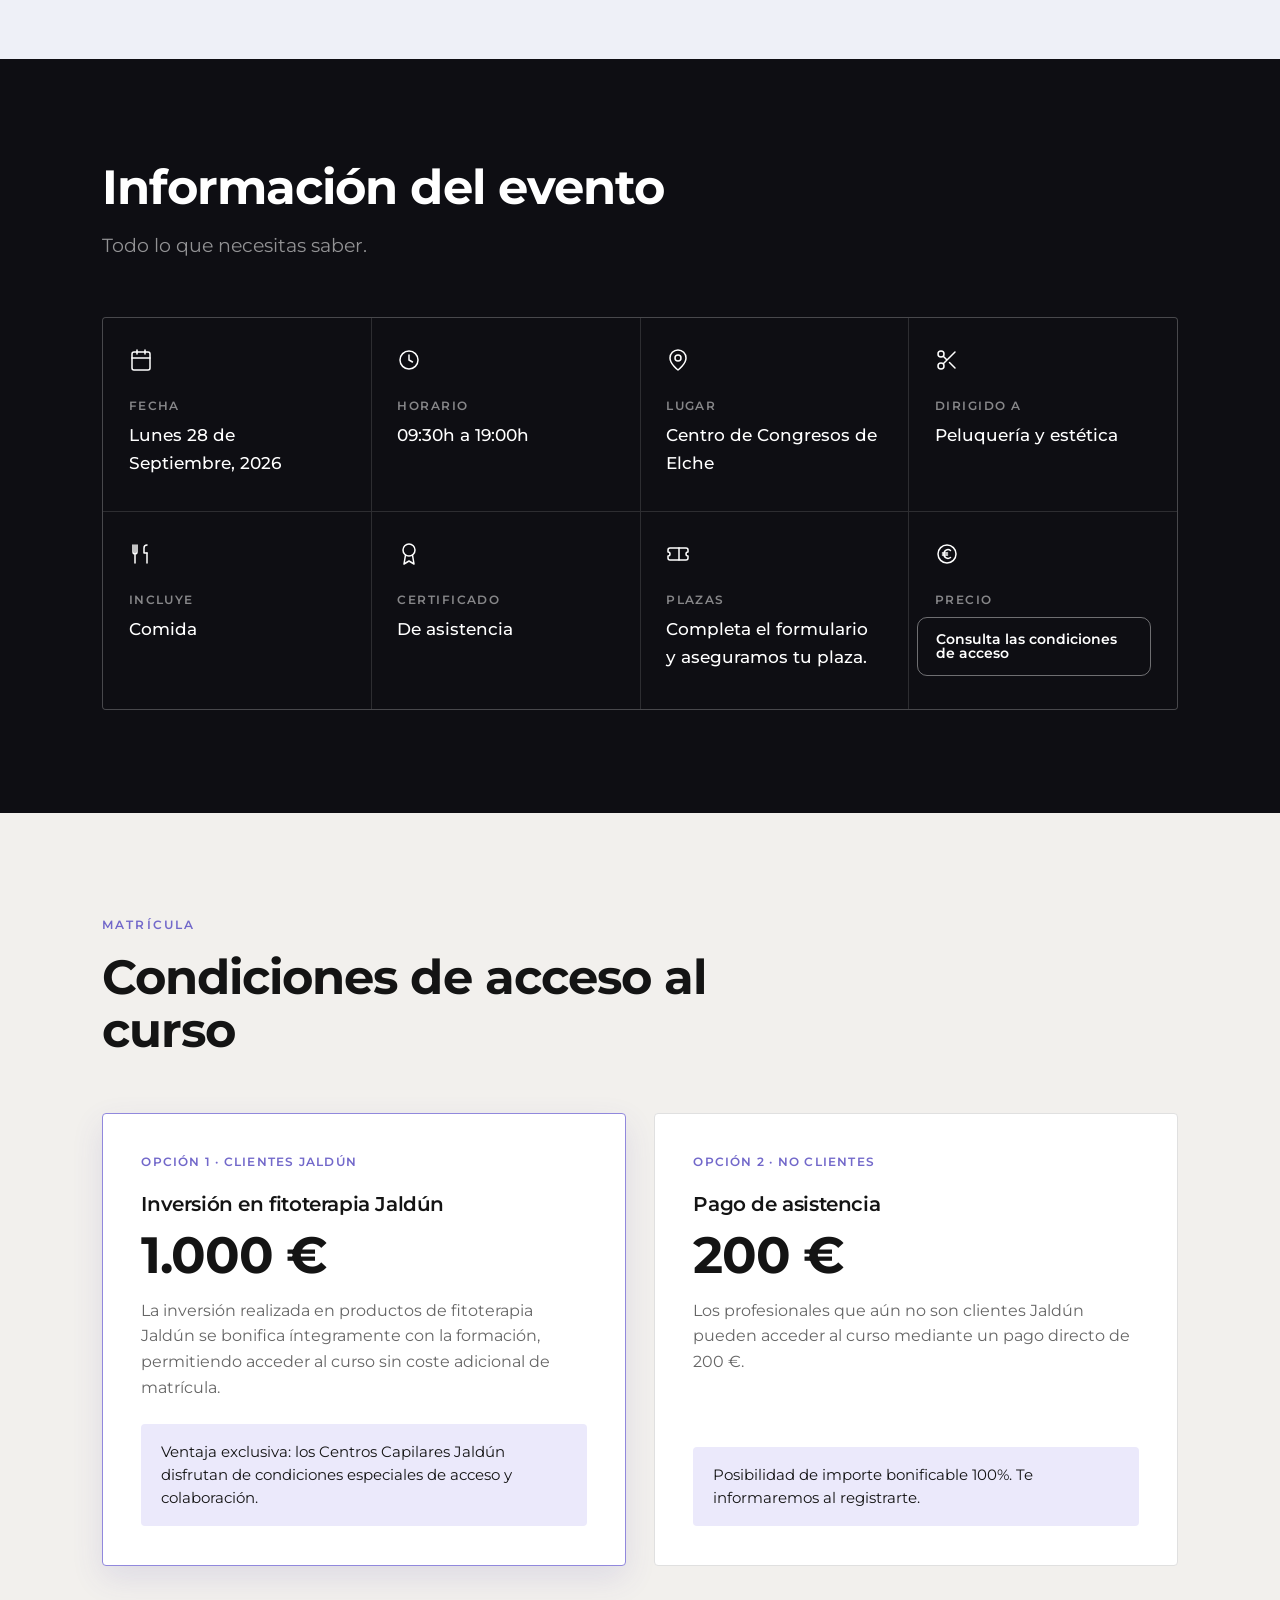
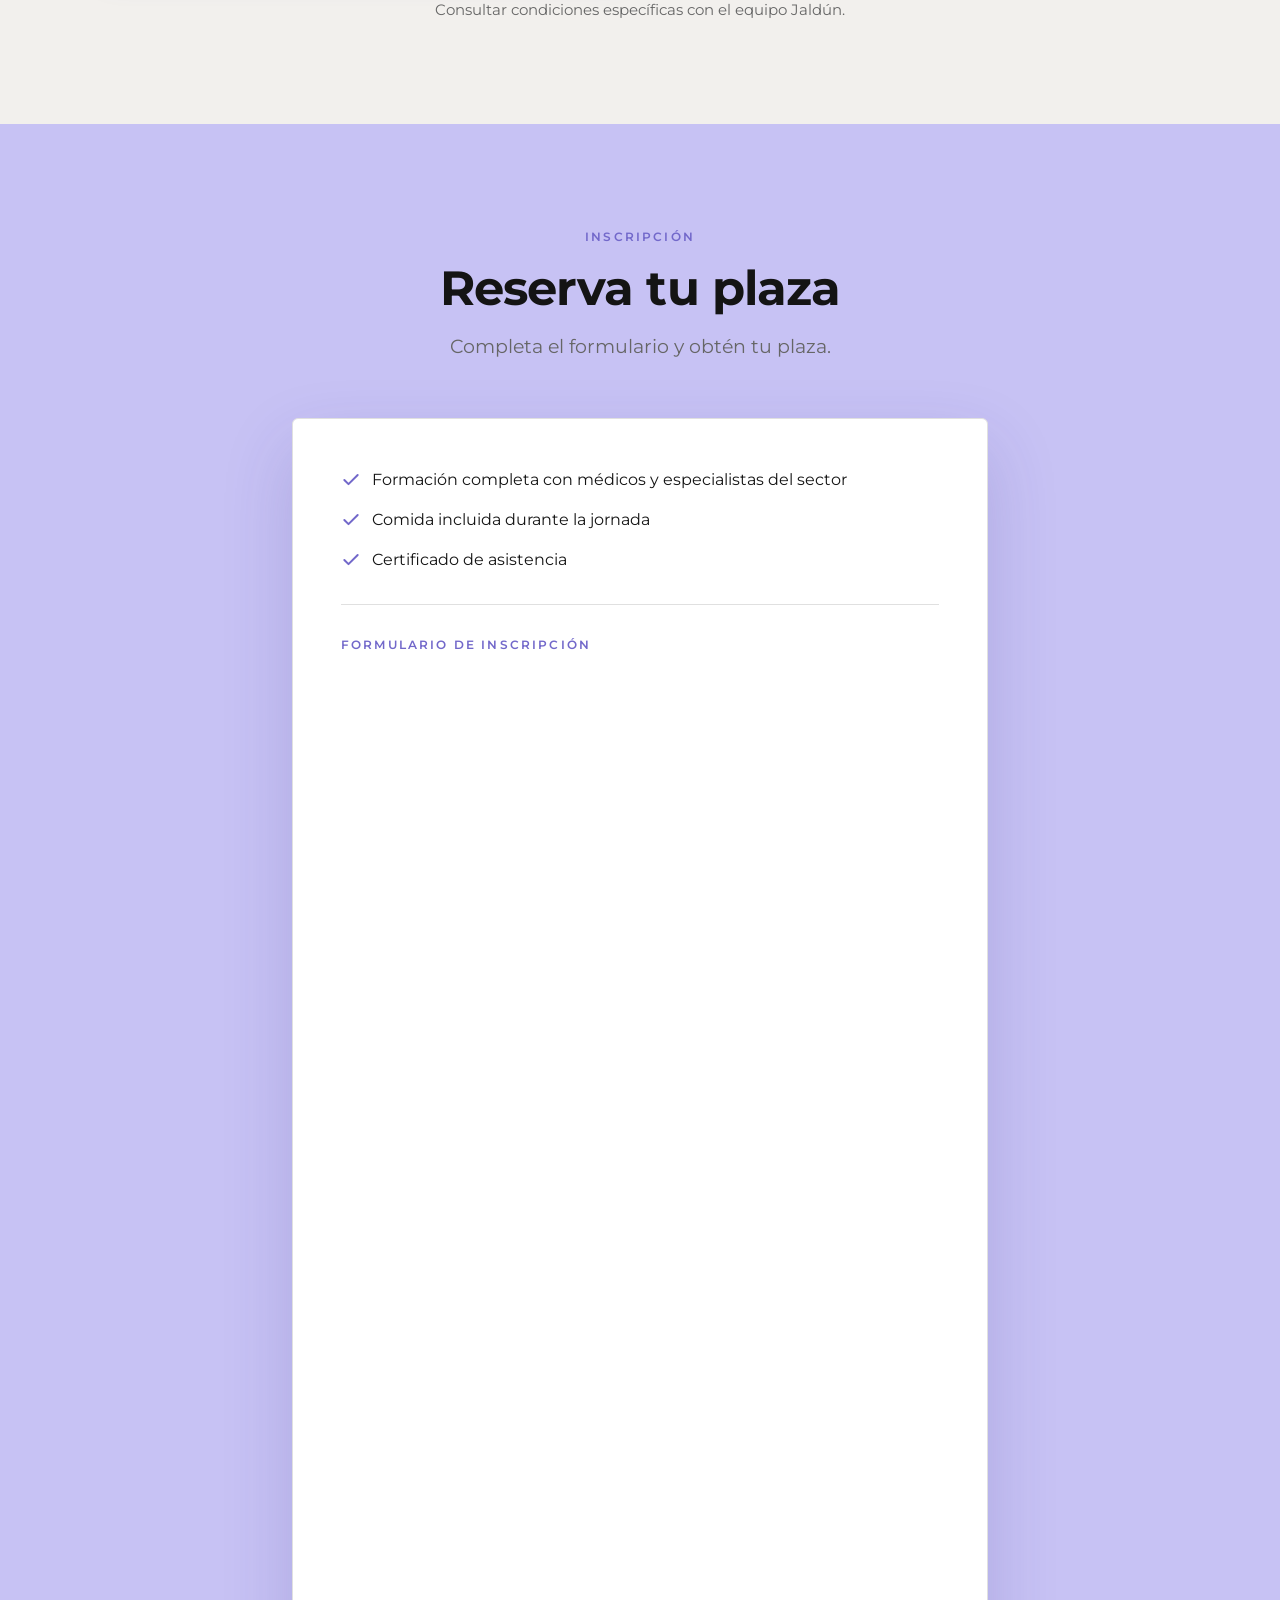
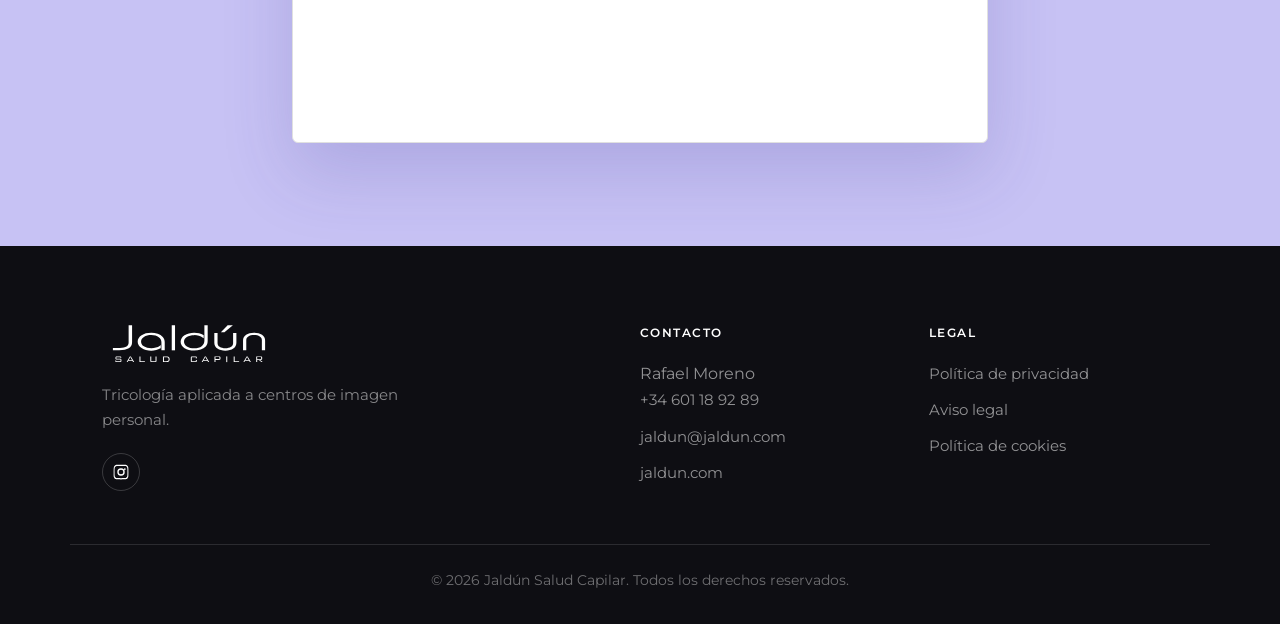
==== commit d915bde9: "Añade sección "Principales patologías capilares" (galería 3x3) Nueva sección con 9 fotos + título, i" ====
--- a/index.html
+++ b/index.html
@@ -79,6 +79,18 @@
     <!-- Franja de información (viñetas) -->
     <div class="ticker" id="ticker"></div>
 
+    <!-- ===================== 1b. GALERÍA DE PATOLOGÍAS ===================== -->
+    <section class="section section--alt" id="patologias">
+      <div class="container">
+        <div class="section__head reveal">
+          <span class="eyebrow" id="patologias-eyebrow"></span>
+          <h2 class="section__title" id="patologias-title"></h2>
+          <p class="section__subtitle" id="patologias-subtitle"></p>
+        </div>
+        <div class="patho-grid" id="patologias-grid"></div>
+      </div>
+    </section>
+
     <!-- ===================== 2. SOBRE EL CURSO ===================== -->
     <section class="section" id="sobre">
       <div class="container">
--- a/css/styles.css
+++ b/css/styles.css
@@ -69,6 +69,7 @@
   font-family: var(--font-serif); font-weight: 700;
   font-size: clamp(1.9rem, 4.5vw, 3rem); line-height: 1.1; letter-spacing: -0.02em;
 }
+#temario-title { color: var(--lavender-deeper); }
 .section__subtitle {
   margin-top: 1rem; font-size: clamp(1.02rem, 2vw, 1.18rem);
   color: var(--muted); max-width: 60ch;
@@ -136,6 +137,7 @@
   font-family: var(--font-serif); font-weight: 600;
   font-size: clamp(1.9rem, 4.6vw, 3.1rem); line-height: 1.12; letter-spacing: -0.01em;
 }
+.hero__title-light { font-weight: 300; }
 .hero__subtitle { margin-top: 1.5rem; font-size: clamp(1.05rem, 2.2vw, 1.22rem); color: var(--muted); max-width: 540px; }
 .hero__meta { display: flex; flex-wrap: wrap; gap: .4rem 0; margin: 1.9rem 0; max-width: 560px; }
 .hero__meta-item {
@@ -159,6 +161,12 @@
   border-radius: 50%; overflow: hidden; background: transparent;
 }
 .hero__image-wrap img { width: 100%; height: 100%; object-fit: cover; }
+/* Respaldo para navegadores sin soporte de aspect-ratio (ej. iOS Safari antiguo):
+   sin esto el contenedor colapsa a altura 0 y la imagen no se ve. */
+@supports not (aspect-ratio: 1 / 1) {
+  .hero__image-wrap { height: 0; padding-bottom: 100%; }
+  .hero__image-wrap img { position: absolute; inset: 0; }
+}
 .hero__glow {
   position: absolute; top: -15%; right: -8%; width: 50vw; height: 50vw; max-width: 620px; max-height: 620px;
   background: radial-gradient(circle, hsl(246 70% 86% / .35), transparent 62%);
@@ -210,6 +218,21 @@
 .card__icon svg { width: 24px; height: 24px; }
 .card__title { font-family: var(--font-serif); font-weight: 600; font-size: 1.3rem; margin-bottom: .55rem; letter-spacing: -.01em; }
 .card__text { color: var(--muted); font-size: .97rem; }
+
+/* Galería de patologías (foto + título) */
+.patho-grid { display: grid; grid-template-columns: repeat(3, 1fr); gap: 1.5rem; }
+.patho-card {
+  background: var(--card); border: 1px solid var(--hairline); border-radius: var(--r);
+  overflow: hidden; transition: transform .22s ease, box-shadow .22s ease, border-color .22s ease;
+}
+.patho-card:hover { transform: translateY(-6px); border-color: var(--lavender-deep); box-shadow: 0 18px 38px hsl(246 42% 45% / .16); }
+.patho-card__img { width: 100%; aspect-ratio: 4 / 3; object-fit: cover; display: block; background: var(--paper-2); }
+.patho-card__title {
+  padding: 1rem 1.2rem 1.3rem; text-align: center;
+  font-family: var(--font-serif); font-weight: 600; font-size: 1.02rem; letter-spacing: -.005em;
+}
+@media (max-width: 860px) { .patho-grid { grid-template-columns: repeat(2, 1fr); } }
+@media (max-width: 540px) { .patho-grid { grid-template-columns: 1fr; } }
 
 /* Etiqueta (eyebrow) sobre los títulos de sección */
 .eyebrow {
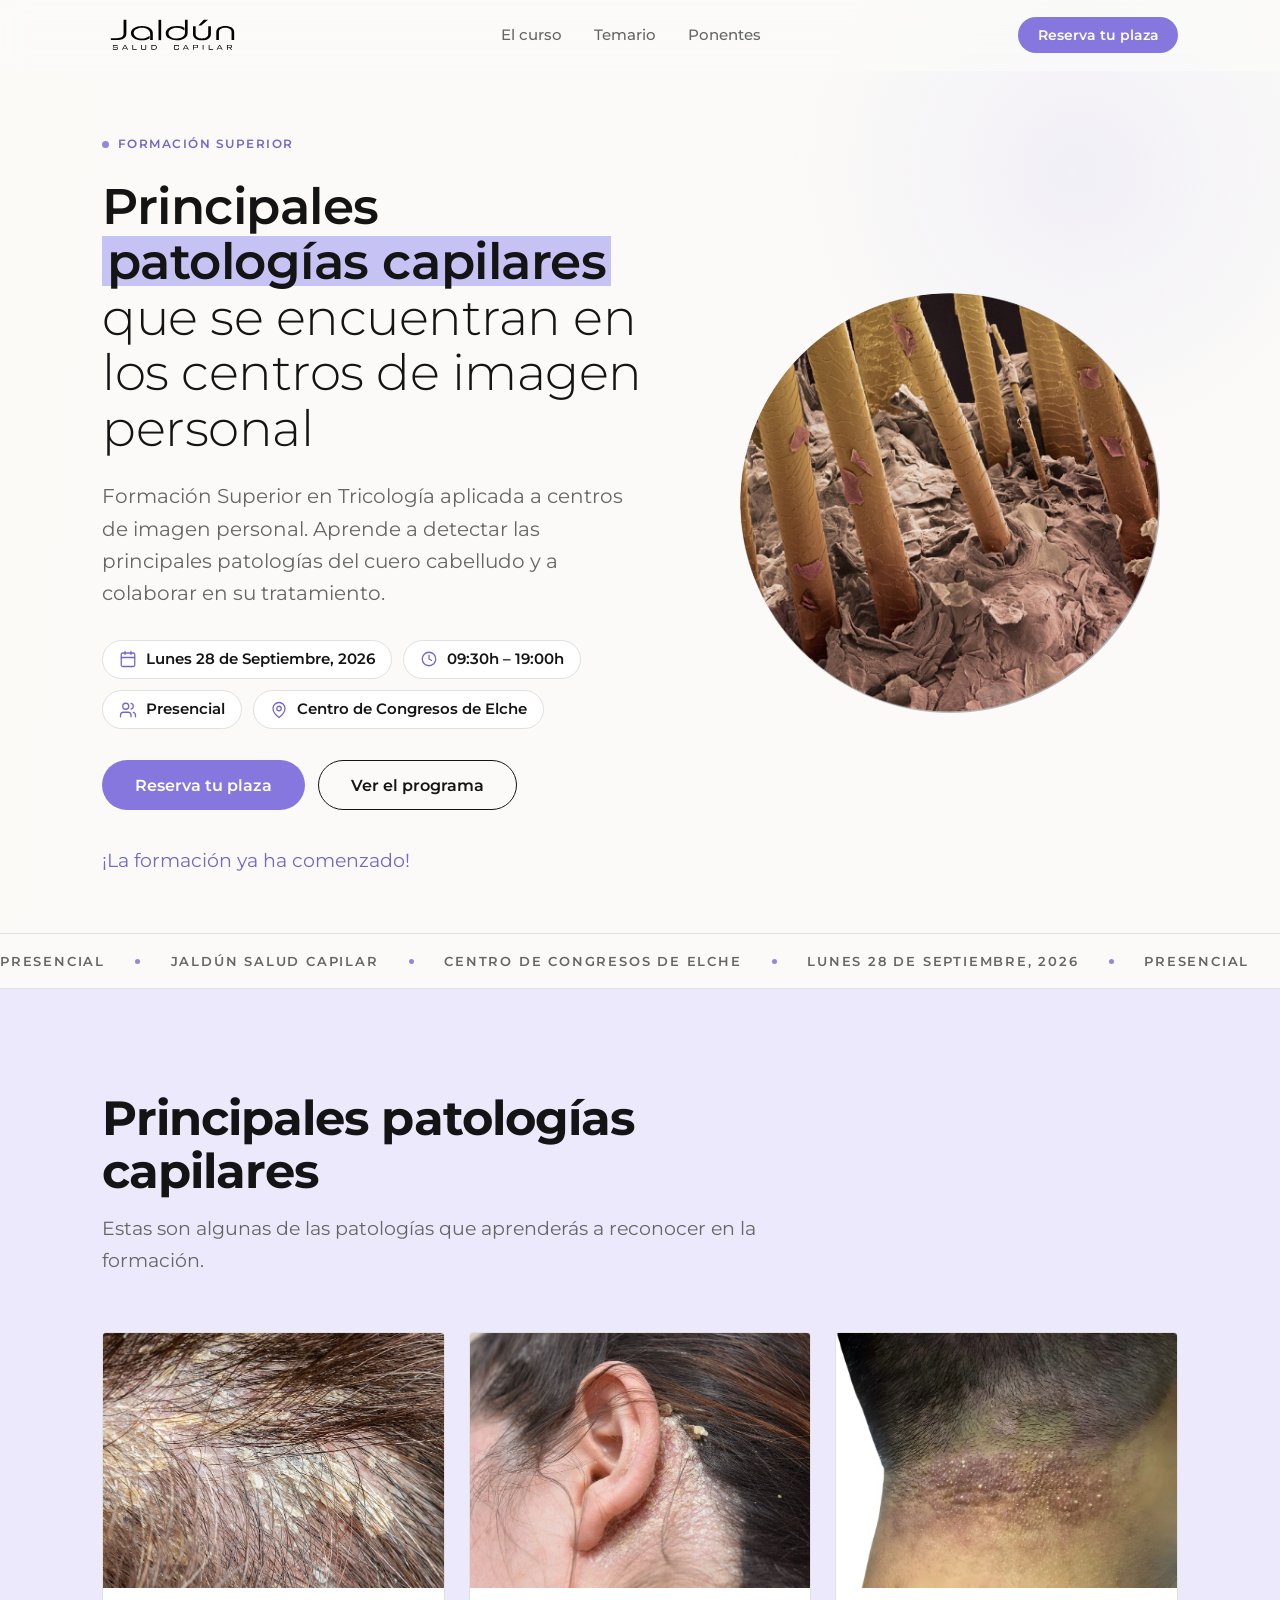
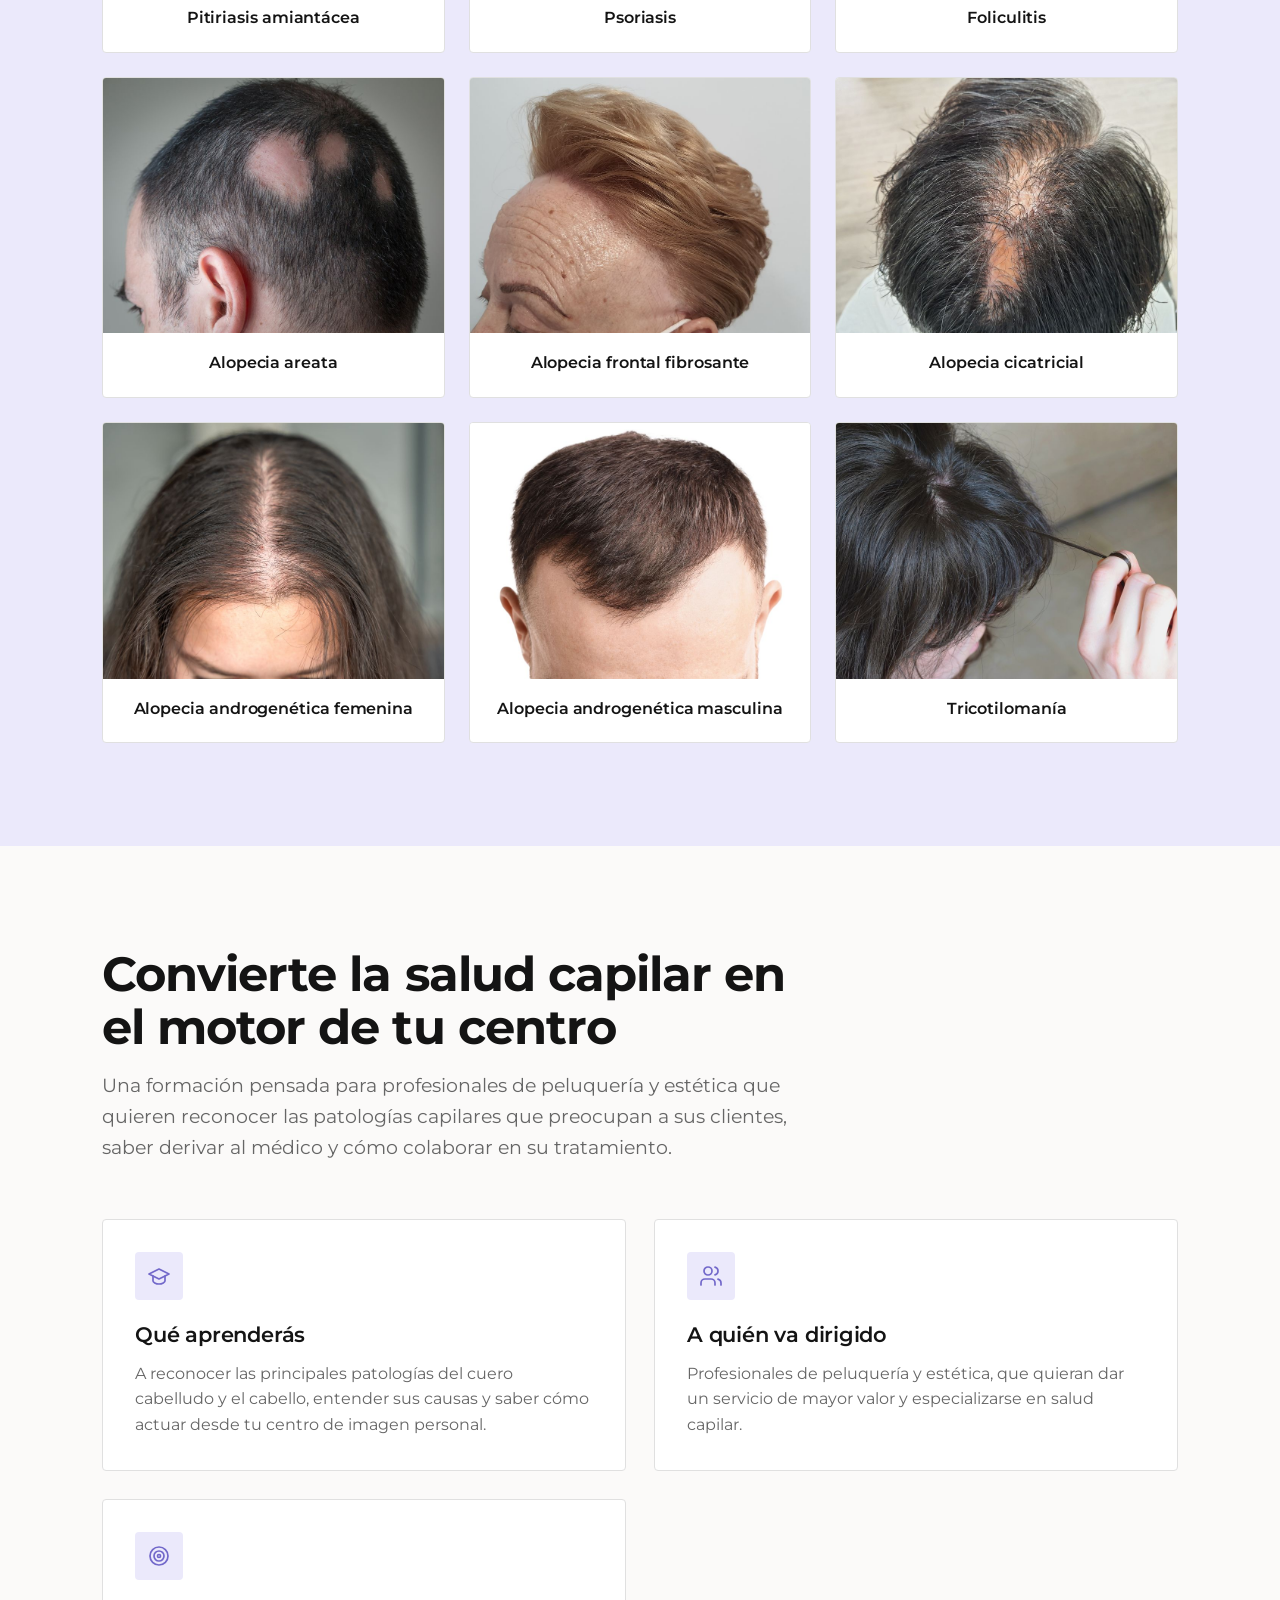
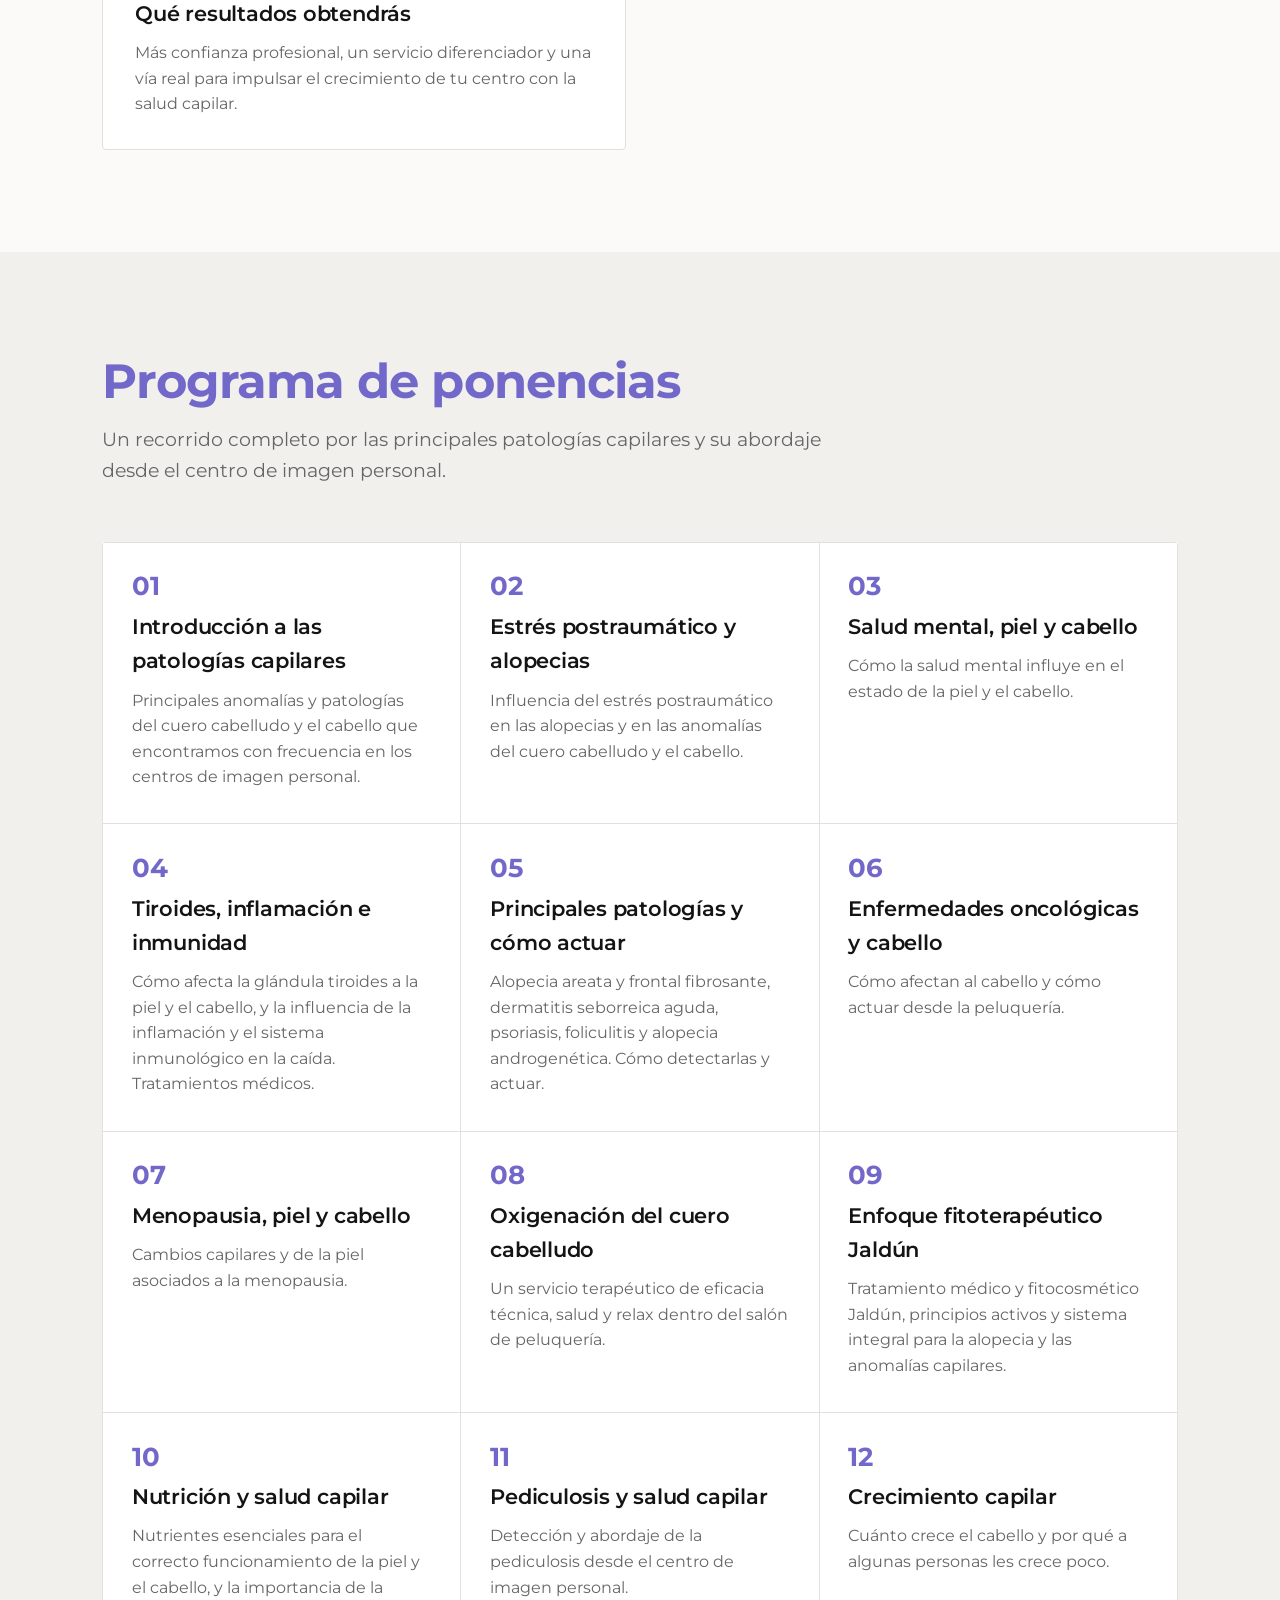
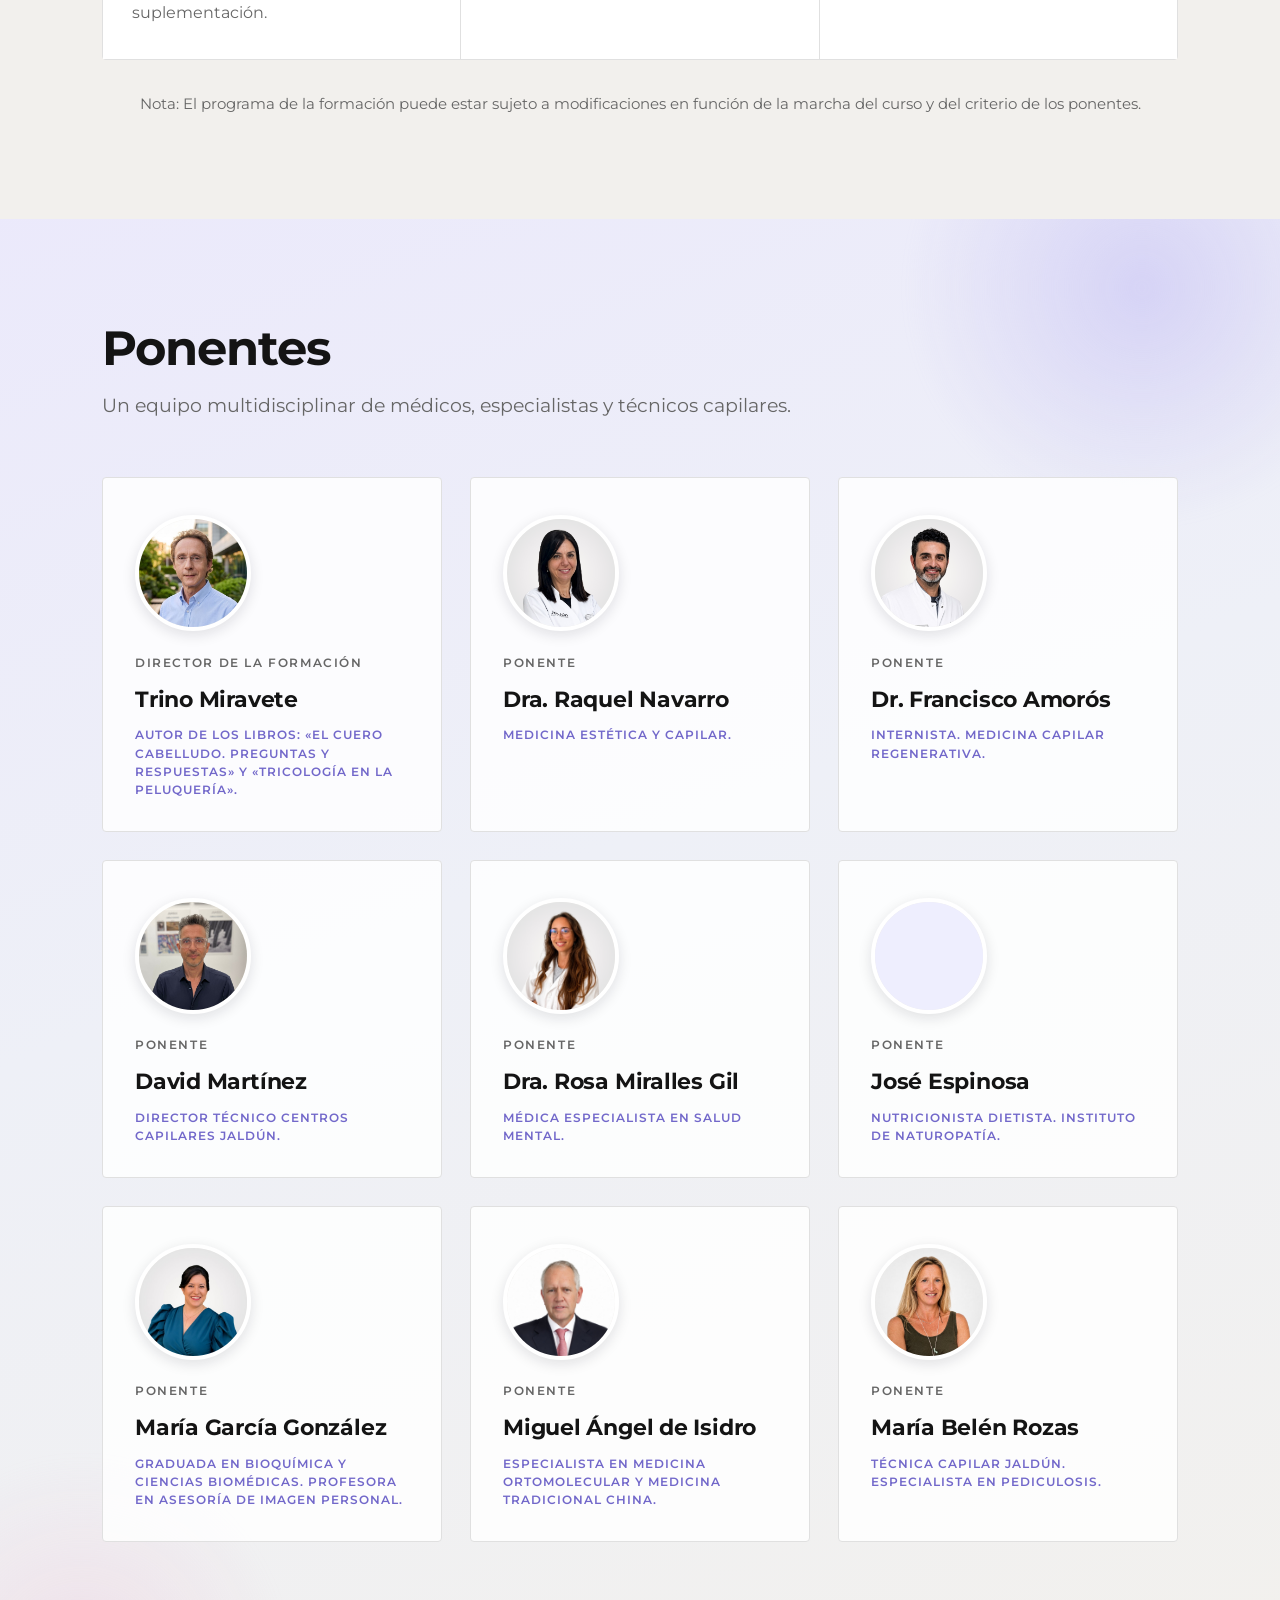
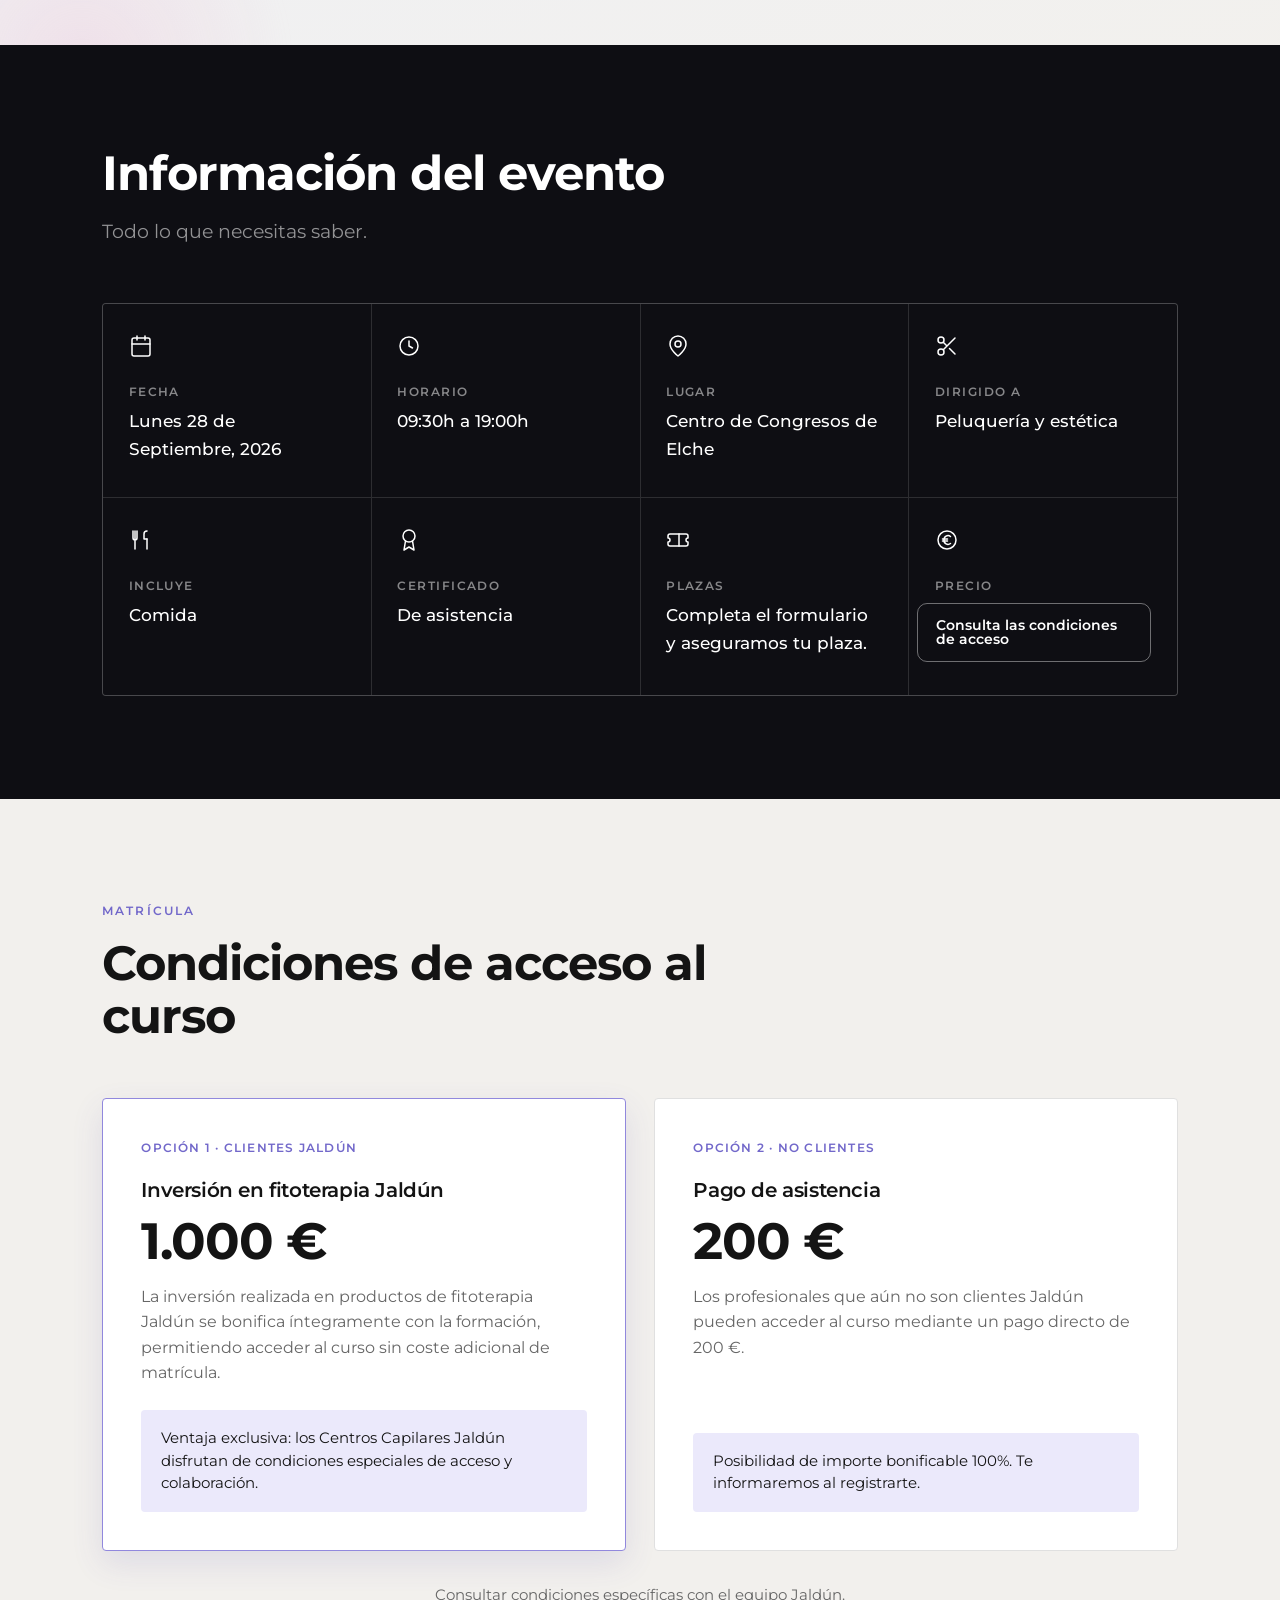
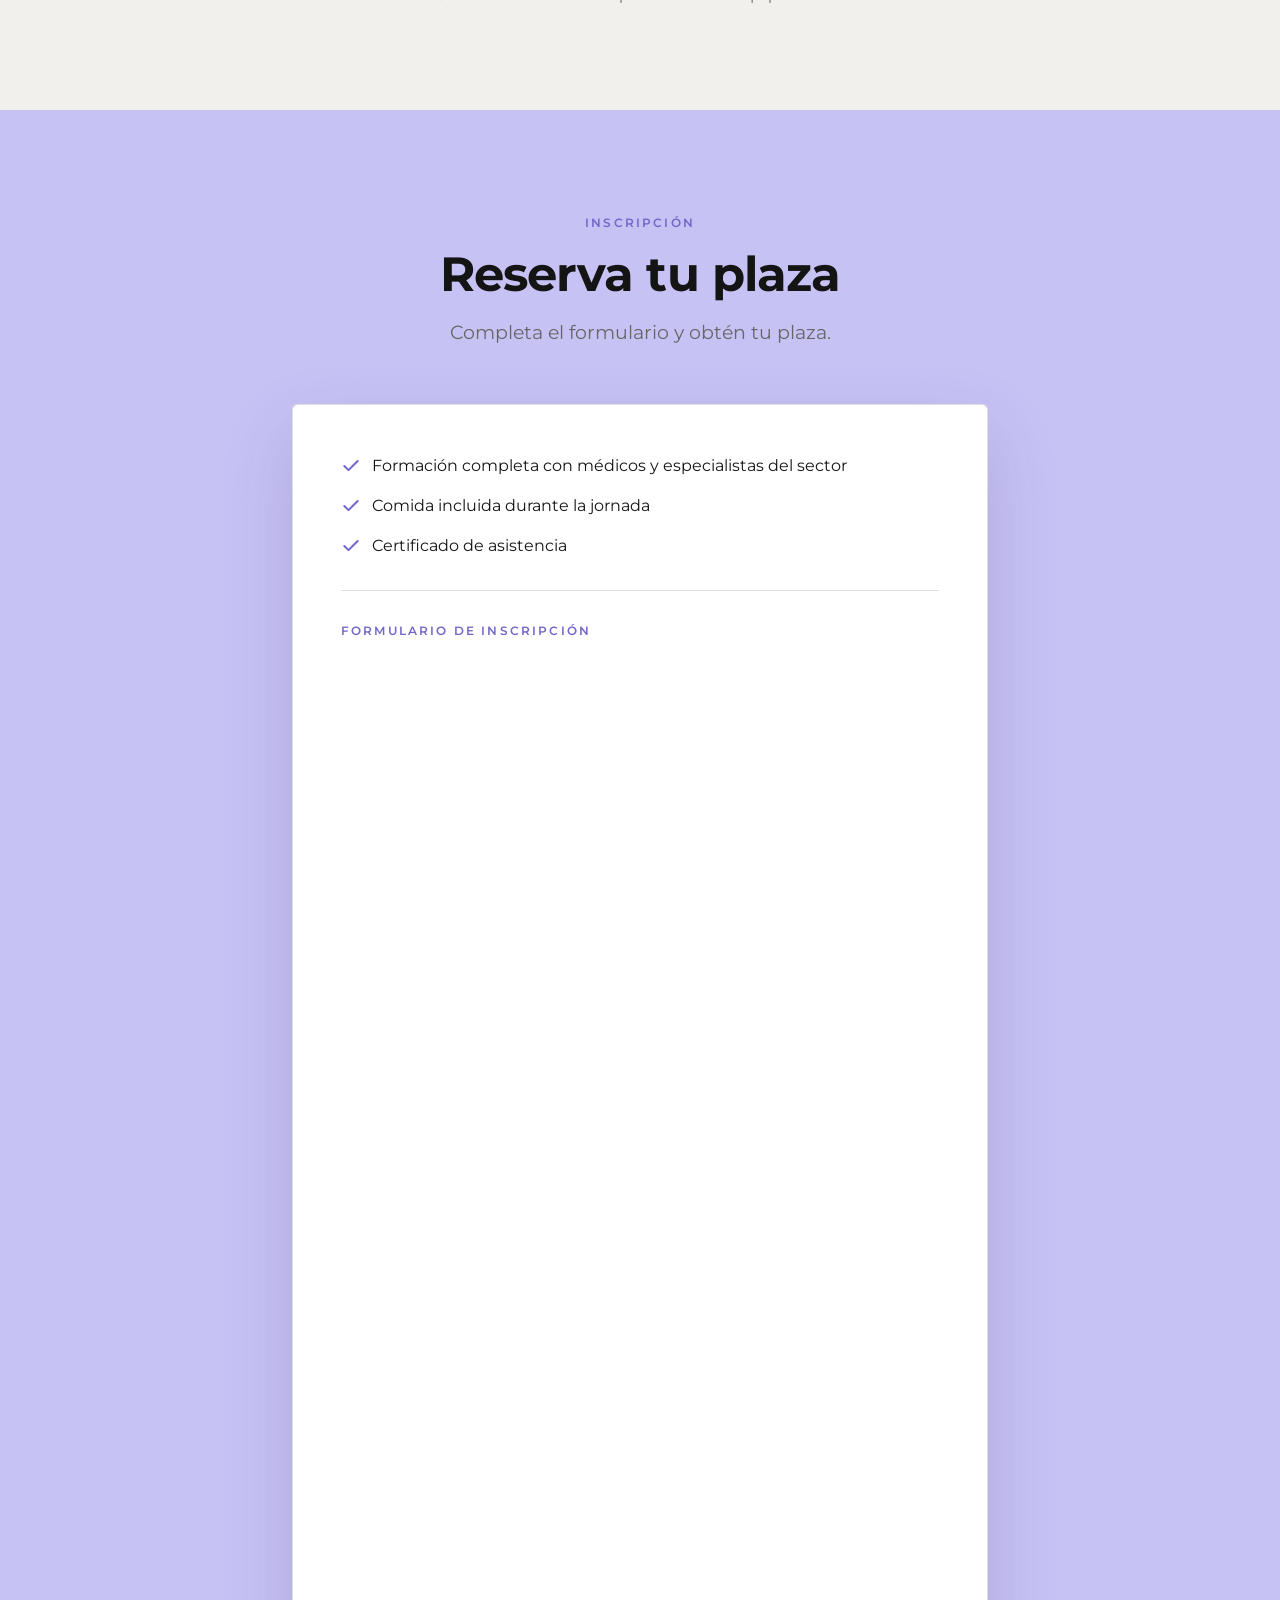
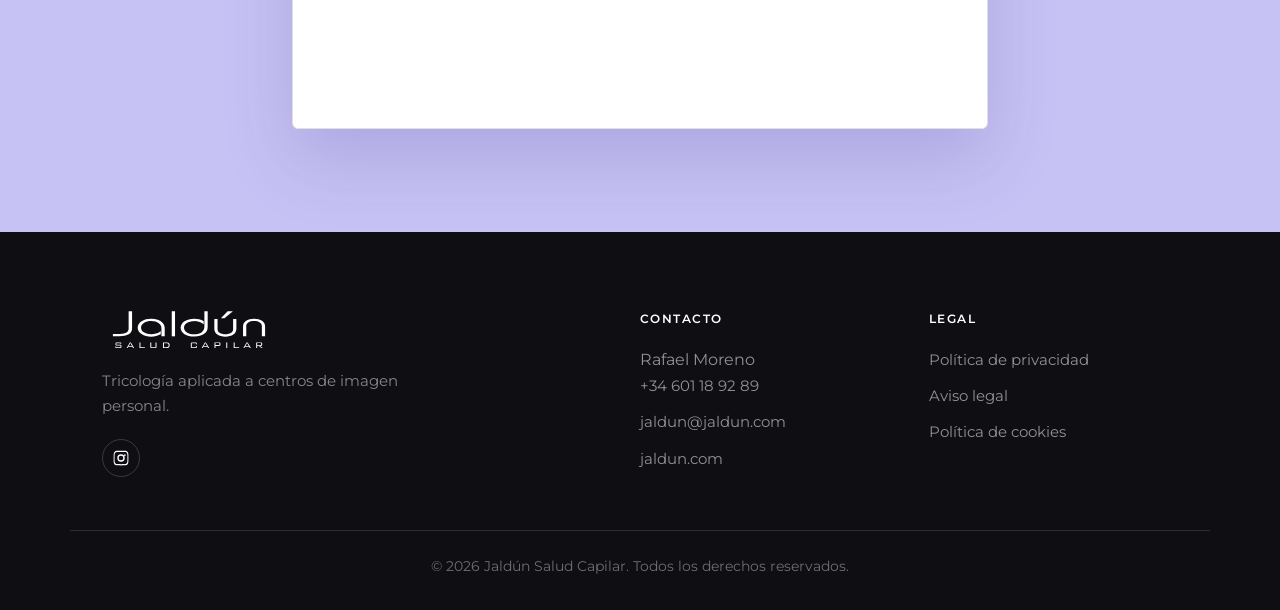
==== commit 411c9d91: "Revierte el evento Lead fijo del Píxel de Meta (vuelve solo a PageView)" ====
--- a/index.html
+++ b/index.html
@@ -32,6 +32,24 @@
 
   <!-- Estilos -->
   <link rel="stylesheet" href="css/styles.css" />
+
+  <!-- Meta Pixel Code -->
+  <script>
+  !function(f,b,e,v,n,t,s)
+  {if(f.fbq)return;n=f.fbq=function(){n.callMethod?
+  n.callMethod.apply(n,arguments):n.queue.push(arguments)};
+  if(!f._fbq)f._fbq=n;n.push=n;n.loaded=!0;n.version='2.0';
+  n.queue=[];t=b.createElement(e);t.async=!0;
+  t.src=v;s=b.getElementsByTagName(e)[0];
+  s.parentNode.insertBefore(t,s)}(window, document,'script',
+  'https://connect.facebook.net/en_US/fbevents.js');
+  fbq('init', '324836267935139');
+  fbq('track', 'PageView');
+  </script>
+  <noscript><img height="1" width="1" style="display:none"
+  src="https://www.facebook.com/tr?id=324836267935139&ev=PageView&noscript=1"
+  /></noscript>
+  <!-- End Meta Pixel Code -->
 </head>
 <body>
 
--- a/css/styles.css
+++ b/css/styles.css
@@ -139,20 +139,20 @@
 }
 .hero__title-light { font-weight: 300; }
 .hero__subtitle { margin-top: 1.5rem; font-size: clamp(1.05rem, 2.2vw, 1.22rem); color: var(--muted); max-width: 540px; }
-.hero__meta { display: flex; flex-wrap: wrap; gap: .4rem 0; margin: 1.9rem 0; max-width: 560px; }
+.hero__meta { display: flex; flex-wrap: wrap; gap: .7rem; margin: 1.9rem 0; max-width: 560px; }
 .hero__meta-item {
-  flex: 1 1 0; min-width: 120px;
-  display: flex; flex-direction: column; gap: .35rem;
-  padding: .1rem 1.25rem; border-left: 1px solid rgba(20,21,26,.16);
-}
-.hero__meta-item:first-child { padding-left: 0; border-left: 0; }
-.hero__meta-label { font-size: .68rem; font-weight: 600; letter-spacing: .14em; text-transform: uppercase; color: var(--muted); }
-.hero__meta-value { font-size: .98rem; font-weight: 600; color: var(--ink); line-height: 1.25; }
+  display: inline-flex; align-items: center; gap: .55rem;
+  padding: .6rem 1rem; border: 1px solid var(--hairline); border-radius: 999px;
+  background: var(--card);
+}
+.hero__meta-icon { display: inline-flex; color: var(--lavender-deeper); }
+.hero__meta-icon svg { width: 18px; height: 18px; }
+.hero__meta-value { font-size: .92rem; font-weight: 600; color: var(--ink); line-height: 1; white-space: nowrap; }
 .hero__actions { display: flex; flex-wrap: wrap; align-items: center; gap: .8rem; margin-top: .5rem; }
 
 @media (max-width: 600px) {
-  .hero__meta { display: grid; grid-template-columns: 1fr 1fr; gap: 1.2rem 1.3rem; }
-  .hero__meta-item { padding: 0; border-left: 0; }
+  .hero__meta { gap: .6rem; }
+  .hero__meta-item { flex: 1 1 auto; }
 }
 
 .hero__media { position: relative; display: flex; justify-content: center; }
@@ -220,6 +220,7 @@
 .card__text { color: var(--muted); font-size: .97rem; }
 
 /* Galería de patologías (foto + título) */
+#patologias.section--alt { background: var(--lavender-soft); }
 .patho-grid { display: grid; grid-template-columns: repeat(3, 1fr); gap: 1.5rem; }
 .patho-card {
   background: var(--card); border: 1px solid var(--hairline); border-radius: var(--r);
@@ -299,12 +300,26 @@
 @media (max-width: 460px) { .facts { grid-template-columns: 1fr; } }
 
 /* ---------------------- 9. PONENTES ---------------------- */
-/* Fondo sutil de hebras de cabello para la sección de ponentes */
+/* Fondo con hebras de cabello + degradado y luces suaves, para contrastar con las tarjetas */
 .section--hairs {
+  position: relative; overflow: hidden;
   background-color: #eef0f7;
-  background-image: url(assets/hairs.svg);
-  background-repeat: repeat; background-size: 280px 1000px;
-}
+  background-image: url(assets/hairs.svg), linear-gradient(160deg, var(--lavender-soft) 0%, #eef0f7 45%, var(--paper-2) 100%);
+  background-repeat: repeat, no-repeat;
+  background-size: 360px 720px, 100% 100%;
+}
+.section--hairs::before, .section--hairs::after {
+  content: ""; position: absolute; z-index: 0; pointer-events: none; border-radius: 50%; filter: blur(6px);
+}
+.section--hairs::before {
+  top: -12%; right: -8%; width: 42vw; height: 42vw; max-width: 480px; max-height: 480px;
+  background: radial-gradient(circle, hsl(246 70% 84% / .5), transparent 70%);
+}
+.section--hairs::after {
+  bottom: -16%; left: -10%; width: 38vw; height: 38vw; max-width: 420px; max-height: 420px;
+  background: radial-gradient(circle, hsl(328 55% 85% / .35), transparent 70%);
+}
+.section--hairs > .container { position: relative; z-index: 1; }
 
 .speaker {
   text-align: left; background: rgba(255,255,255,.85);
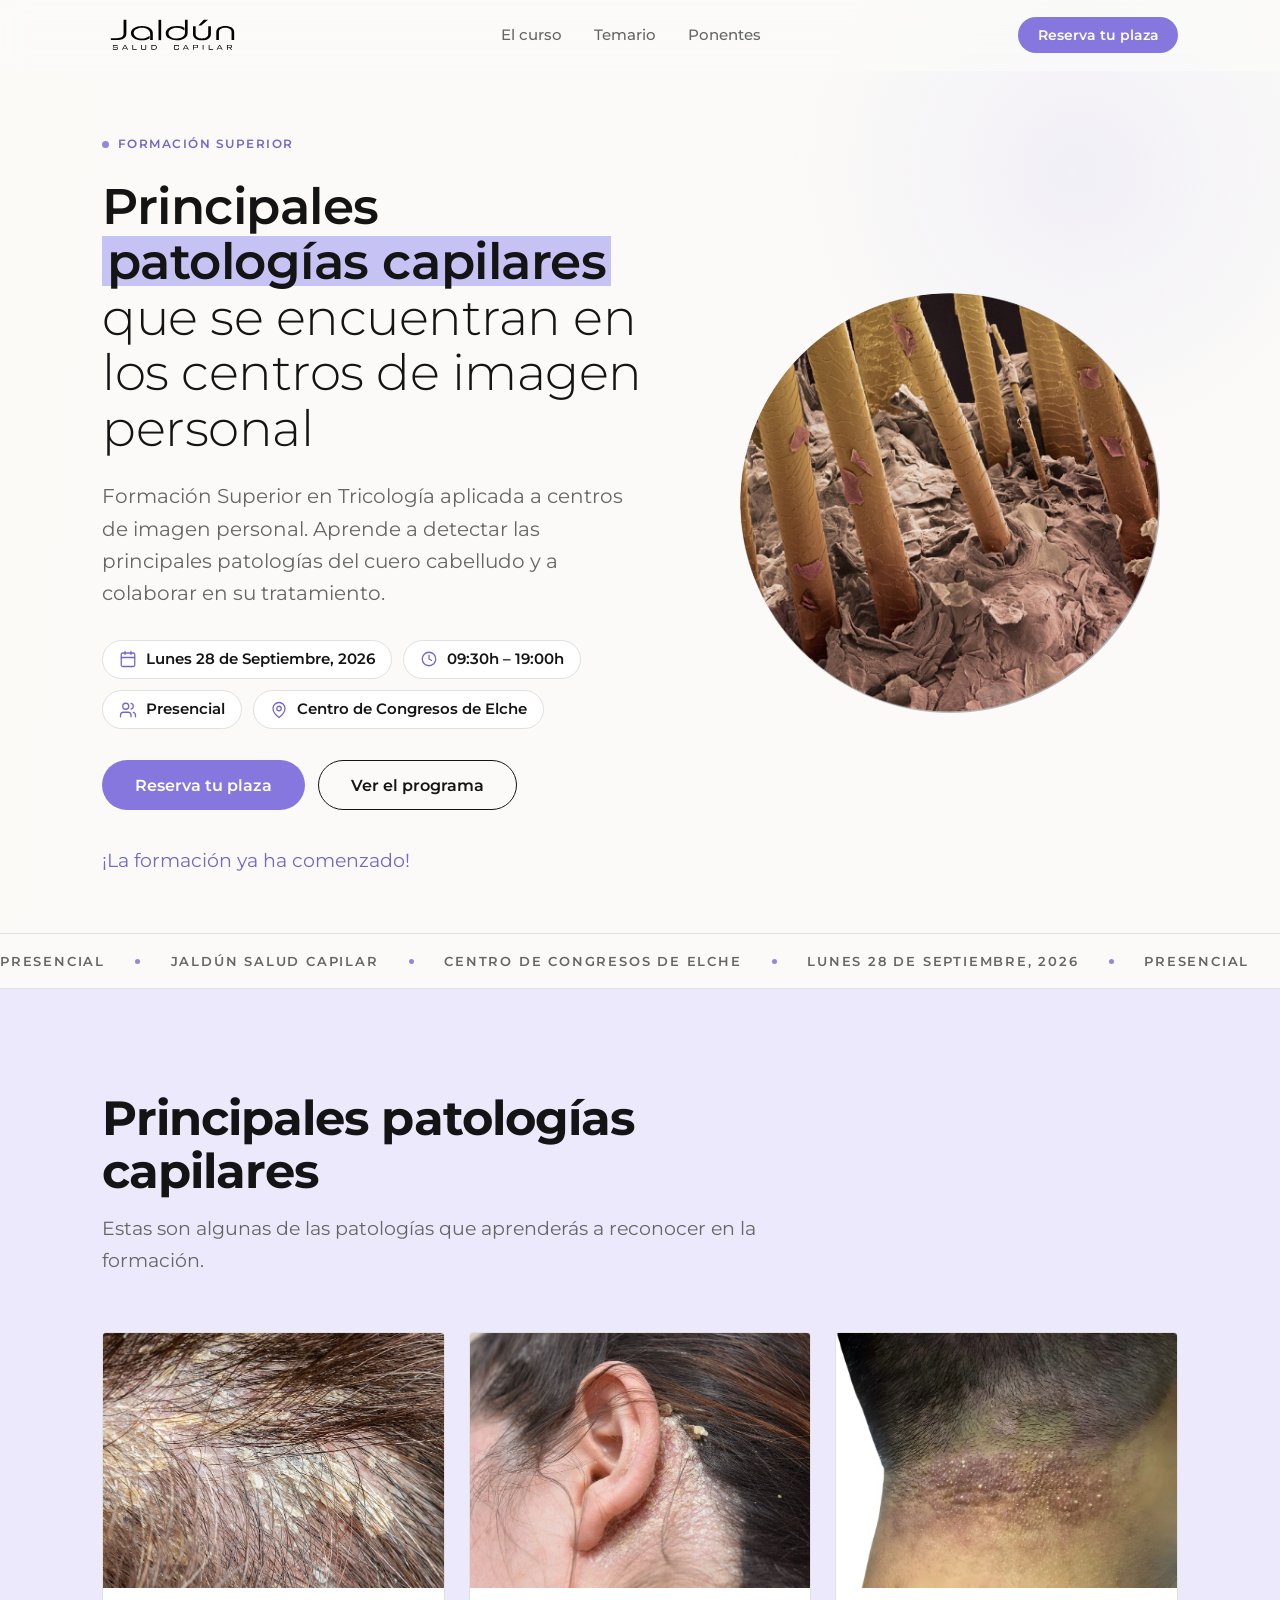
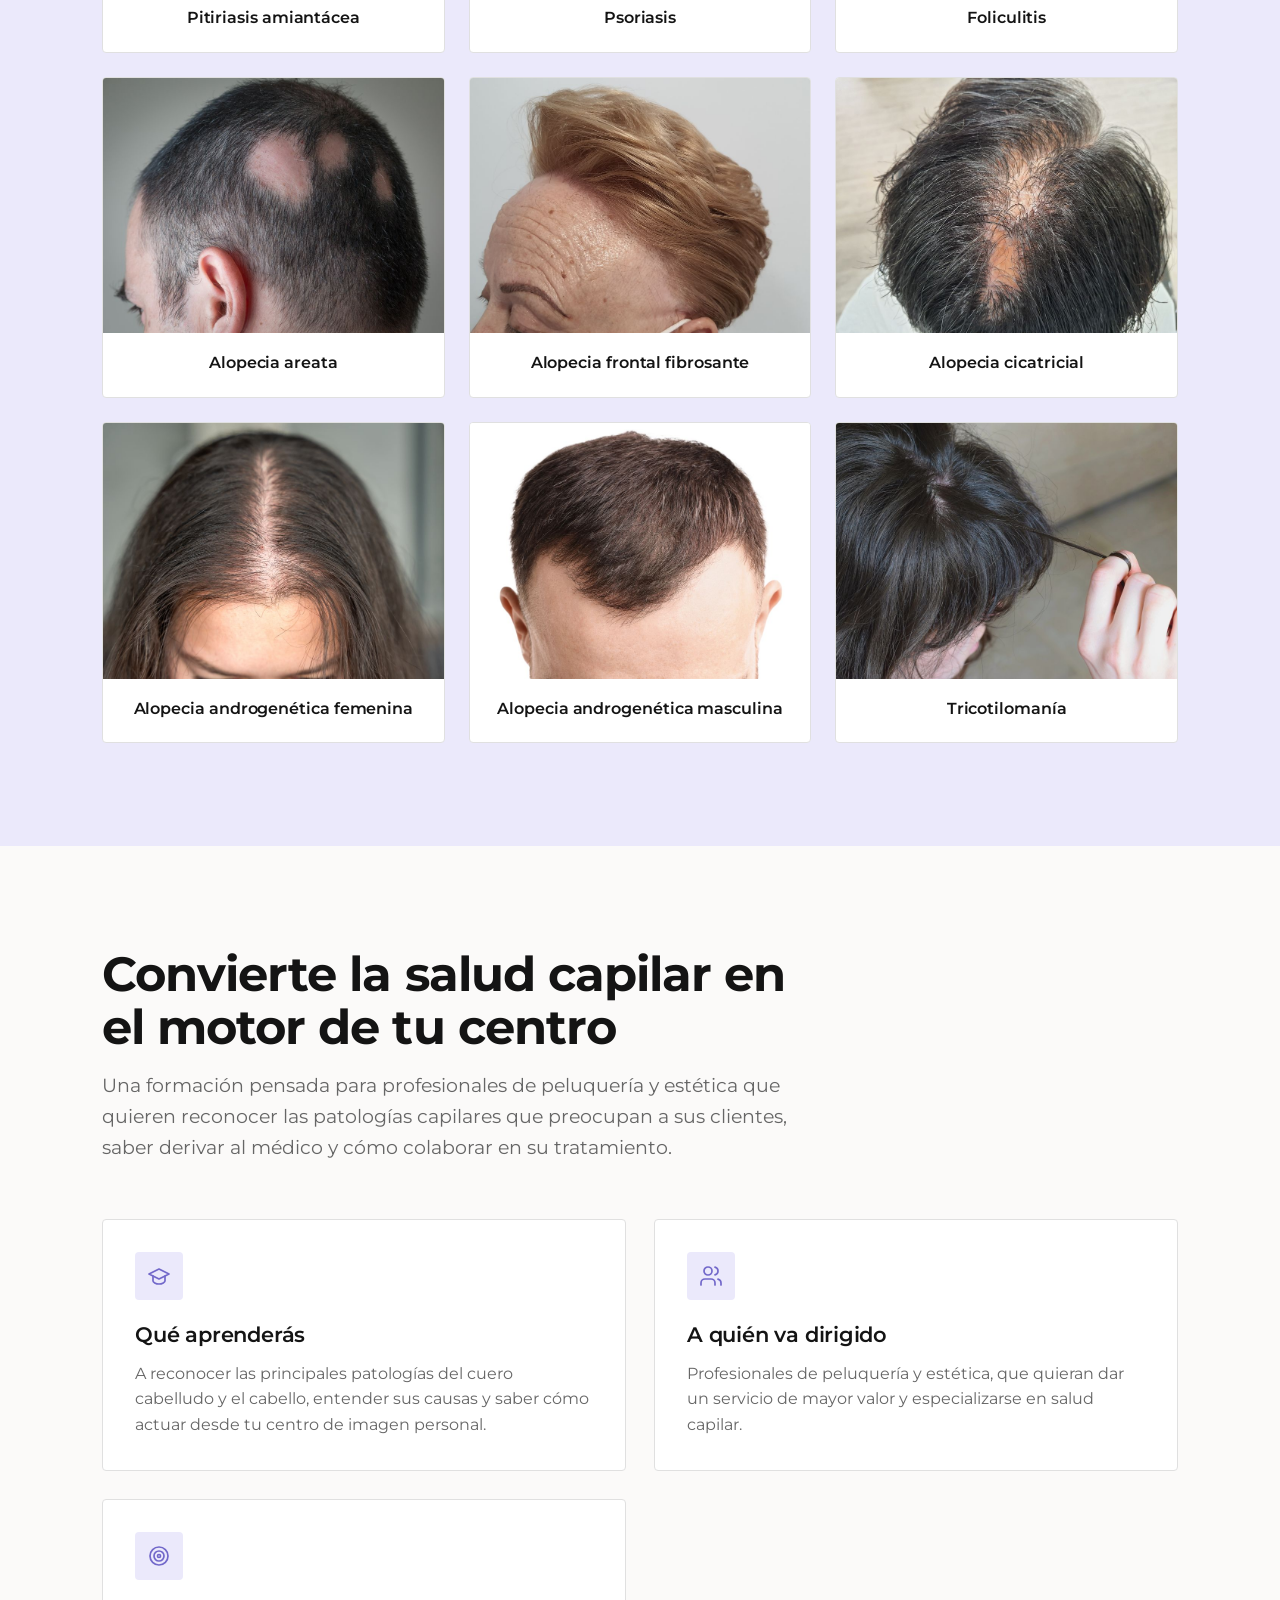
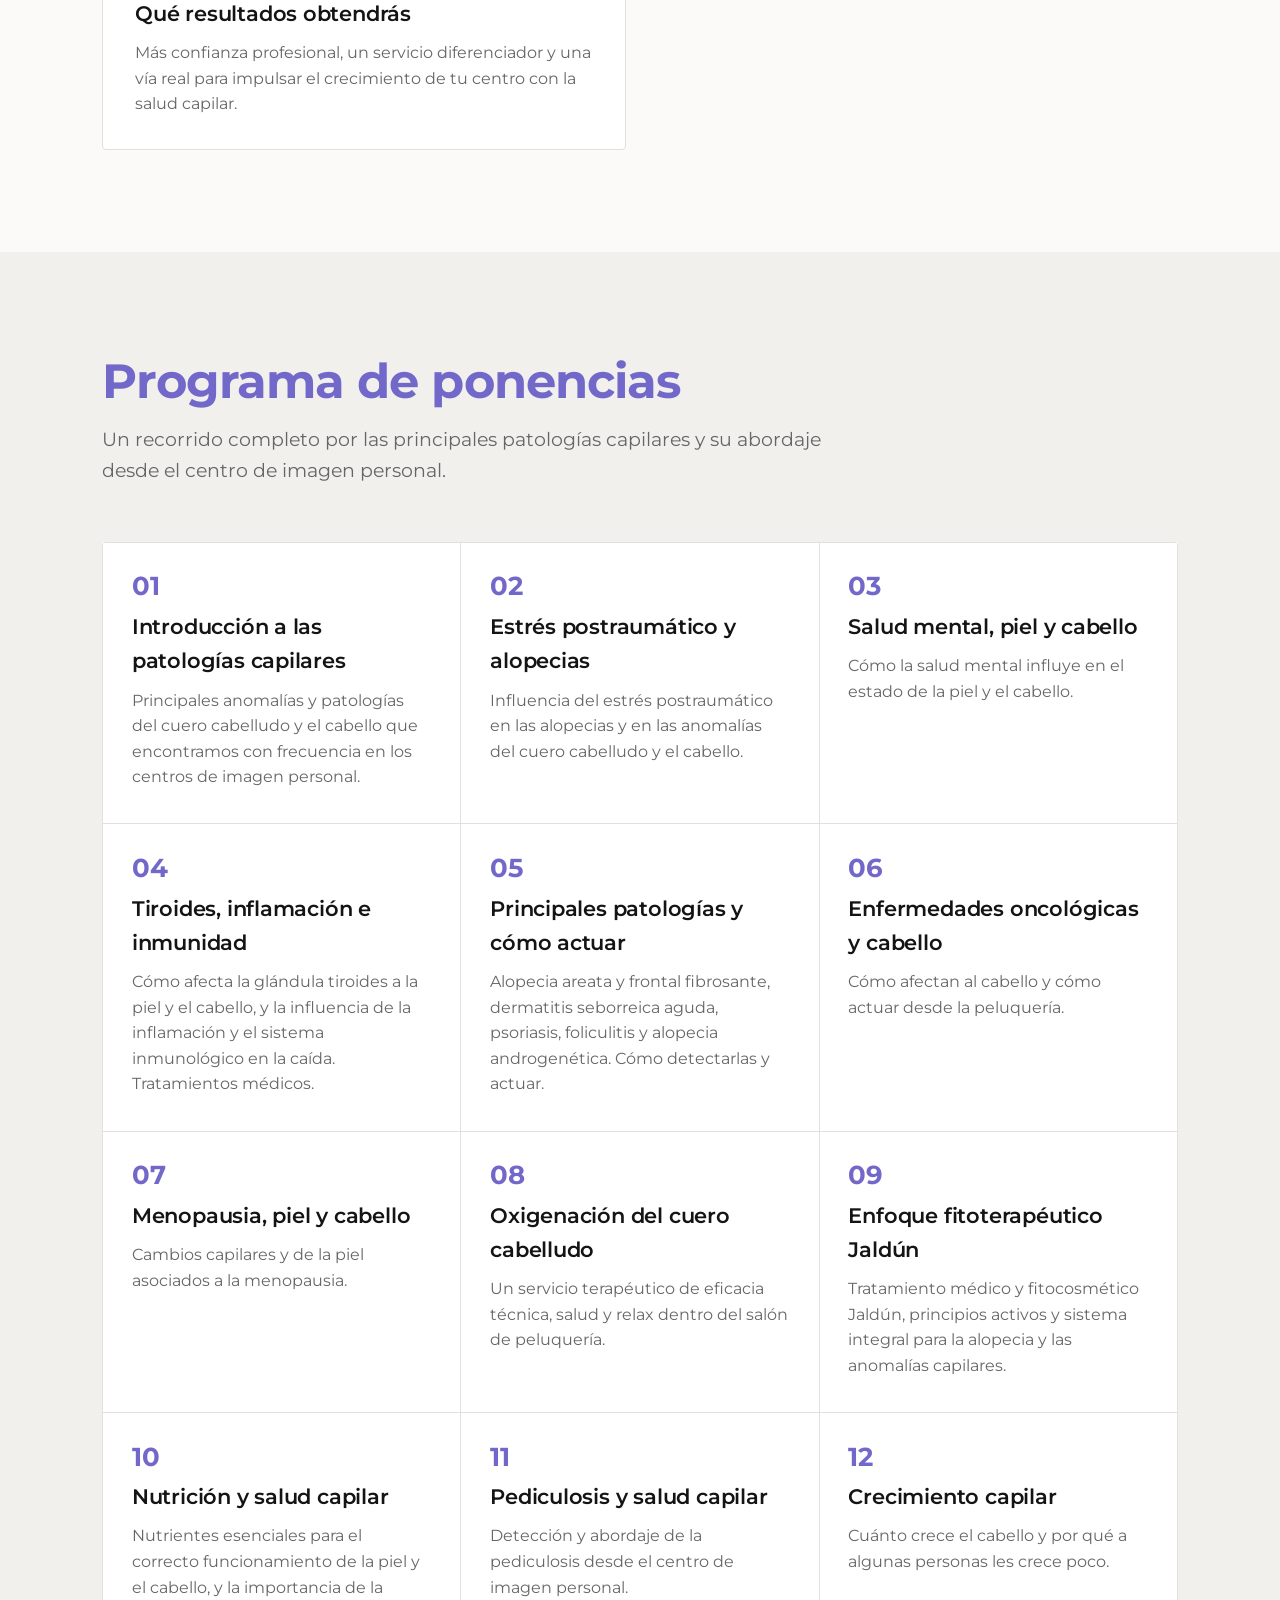
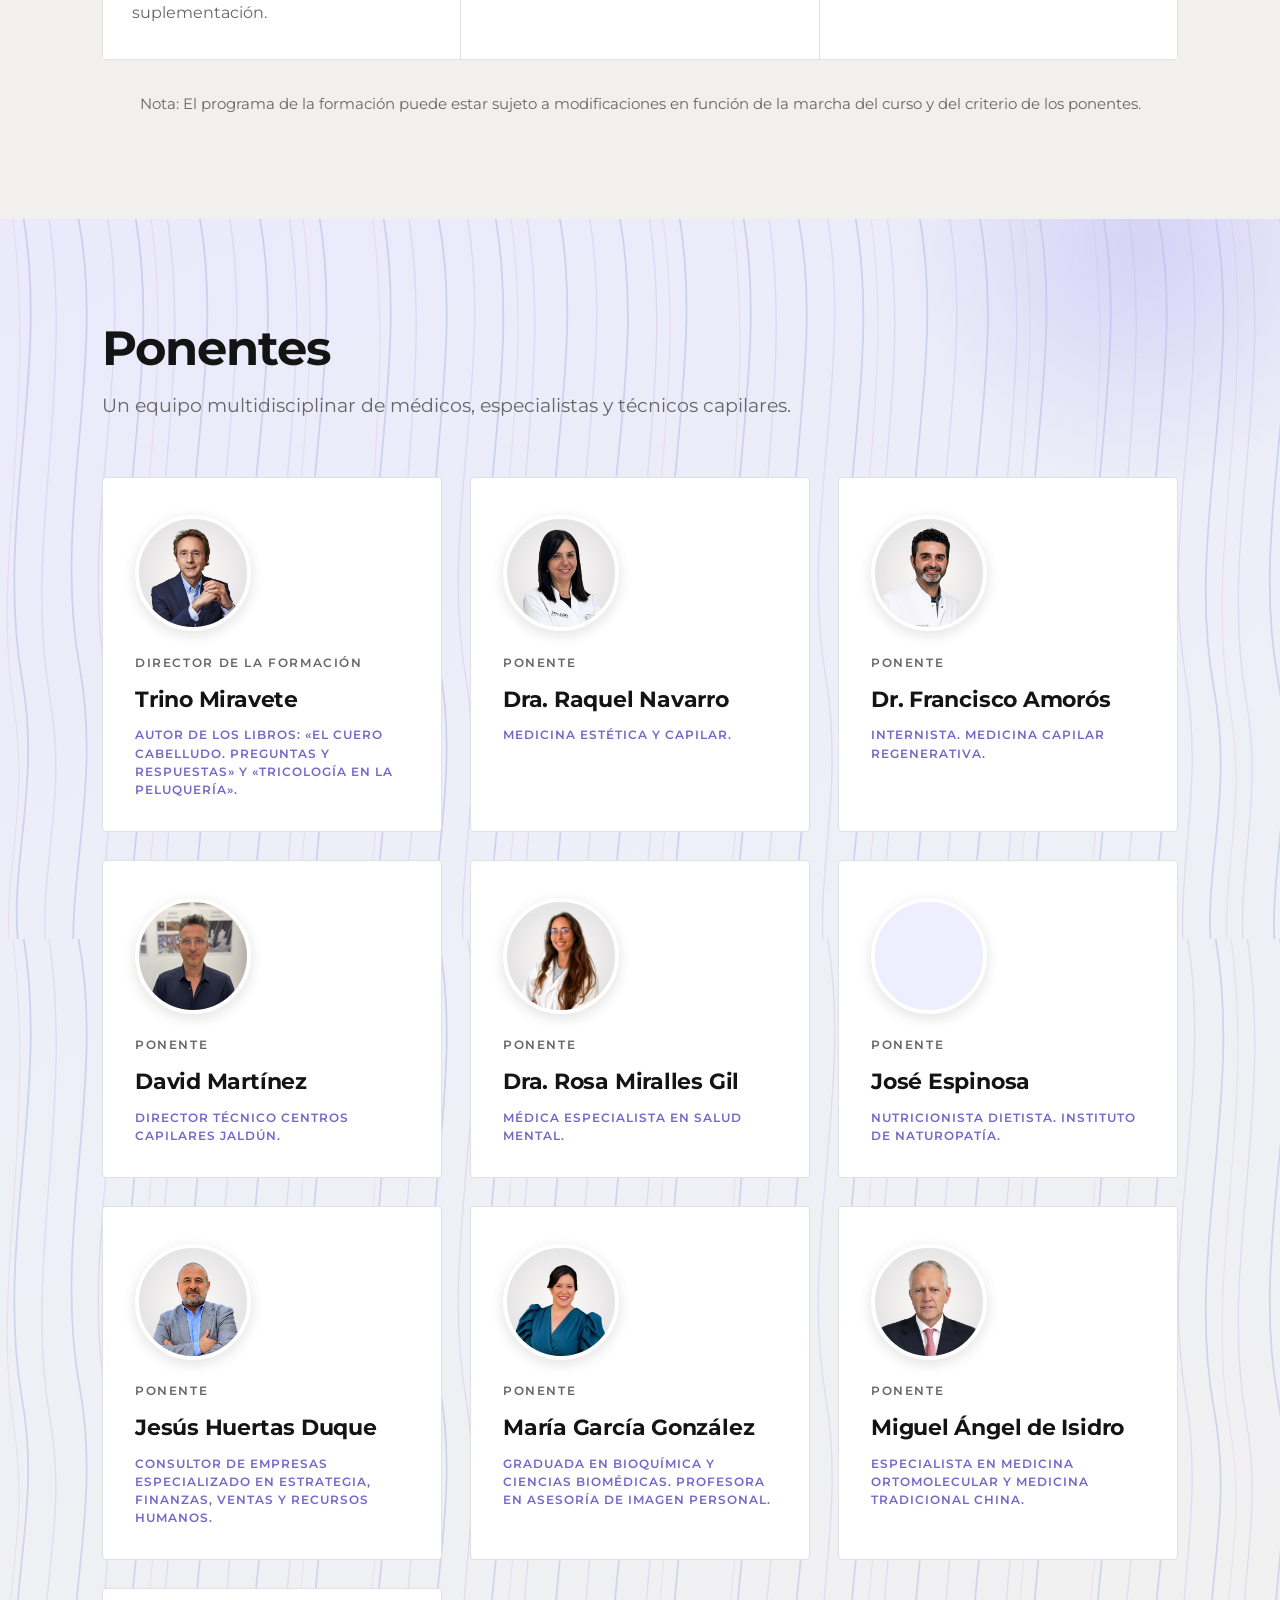
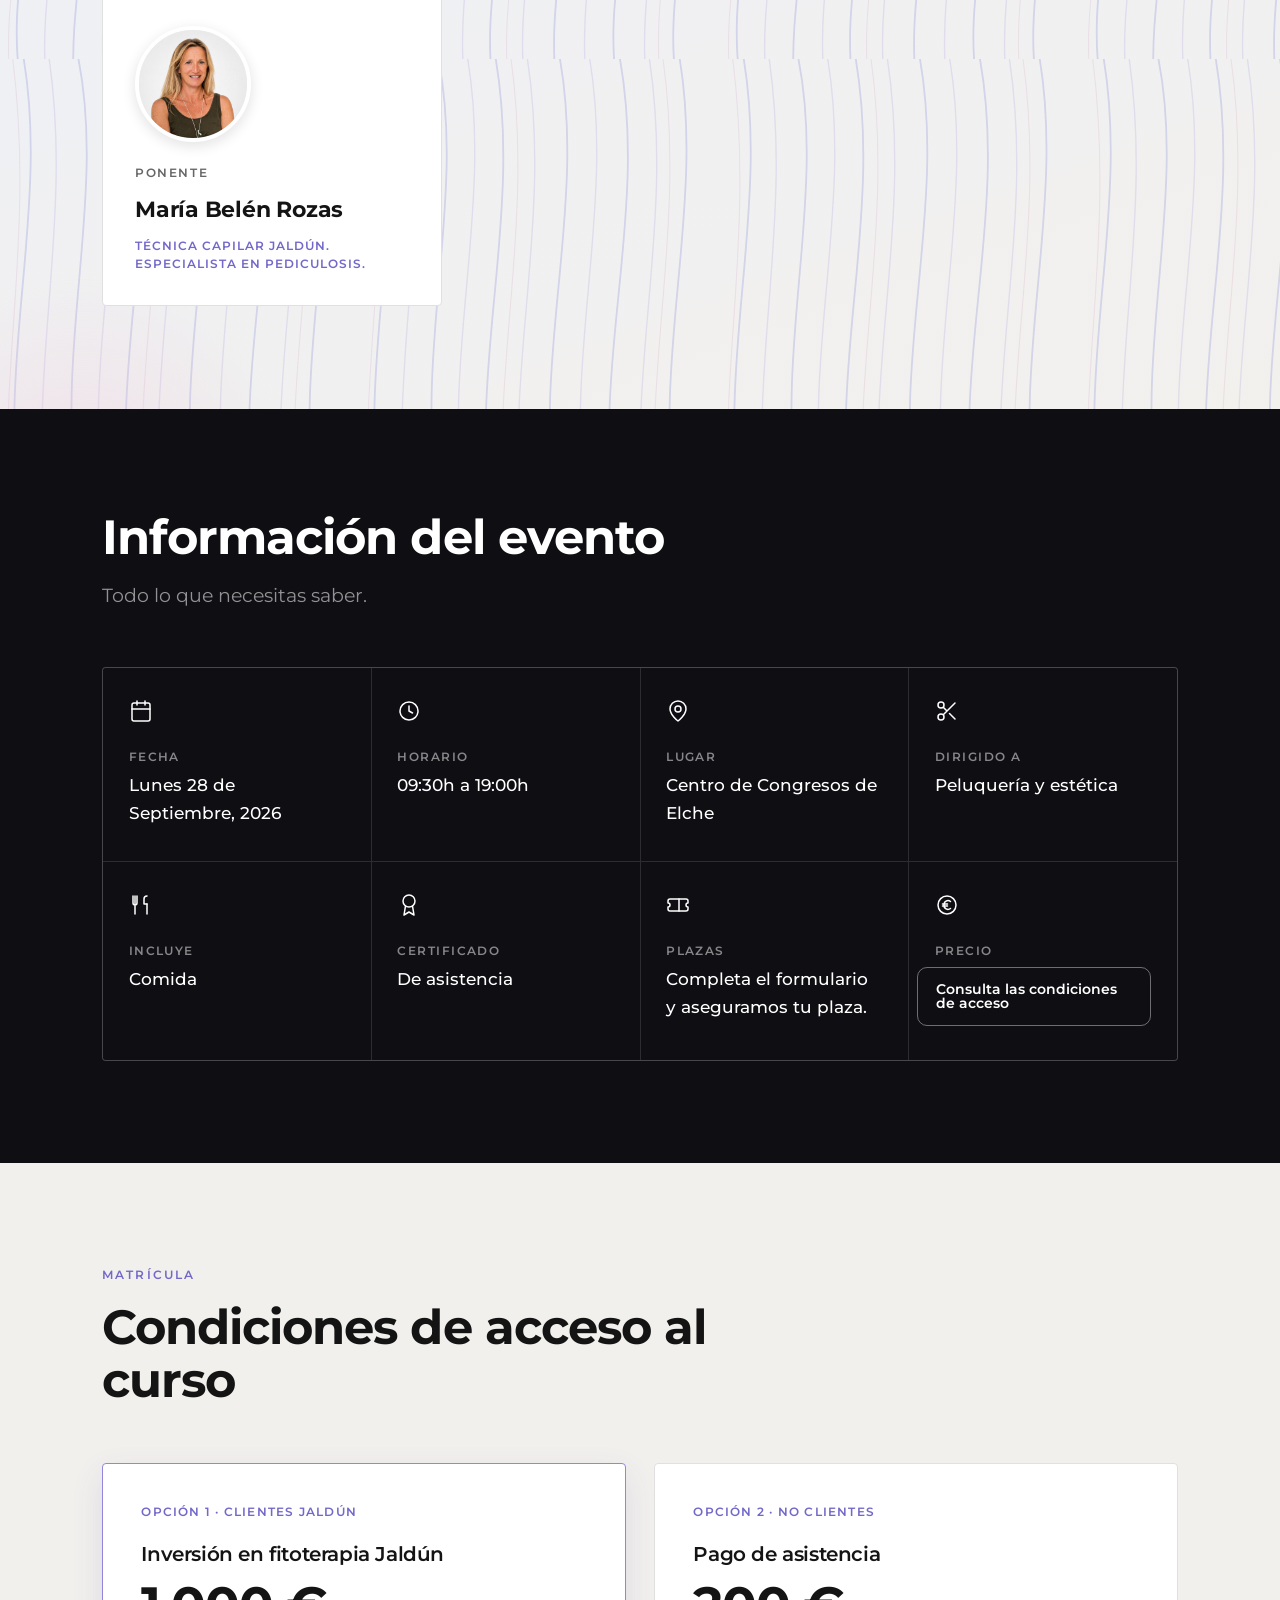
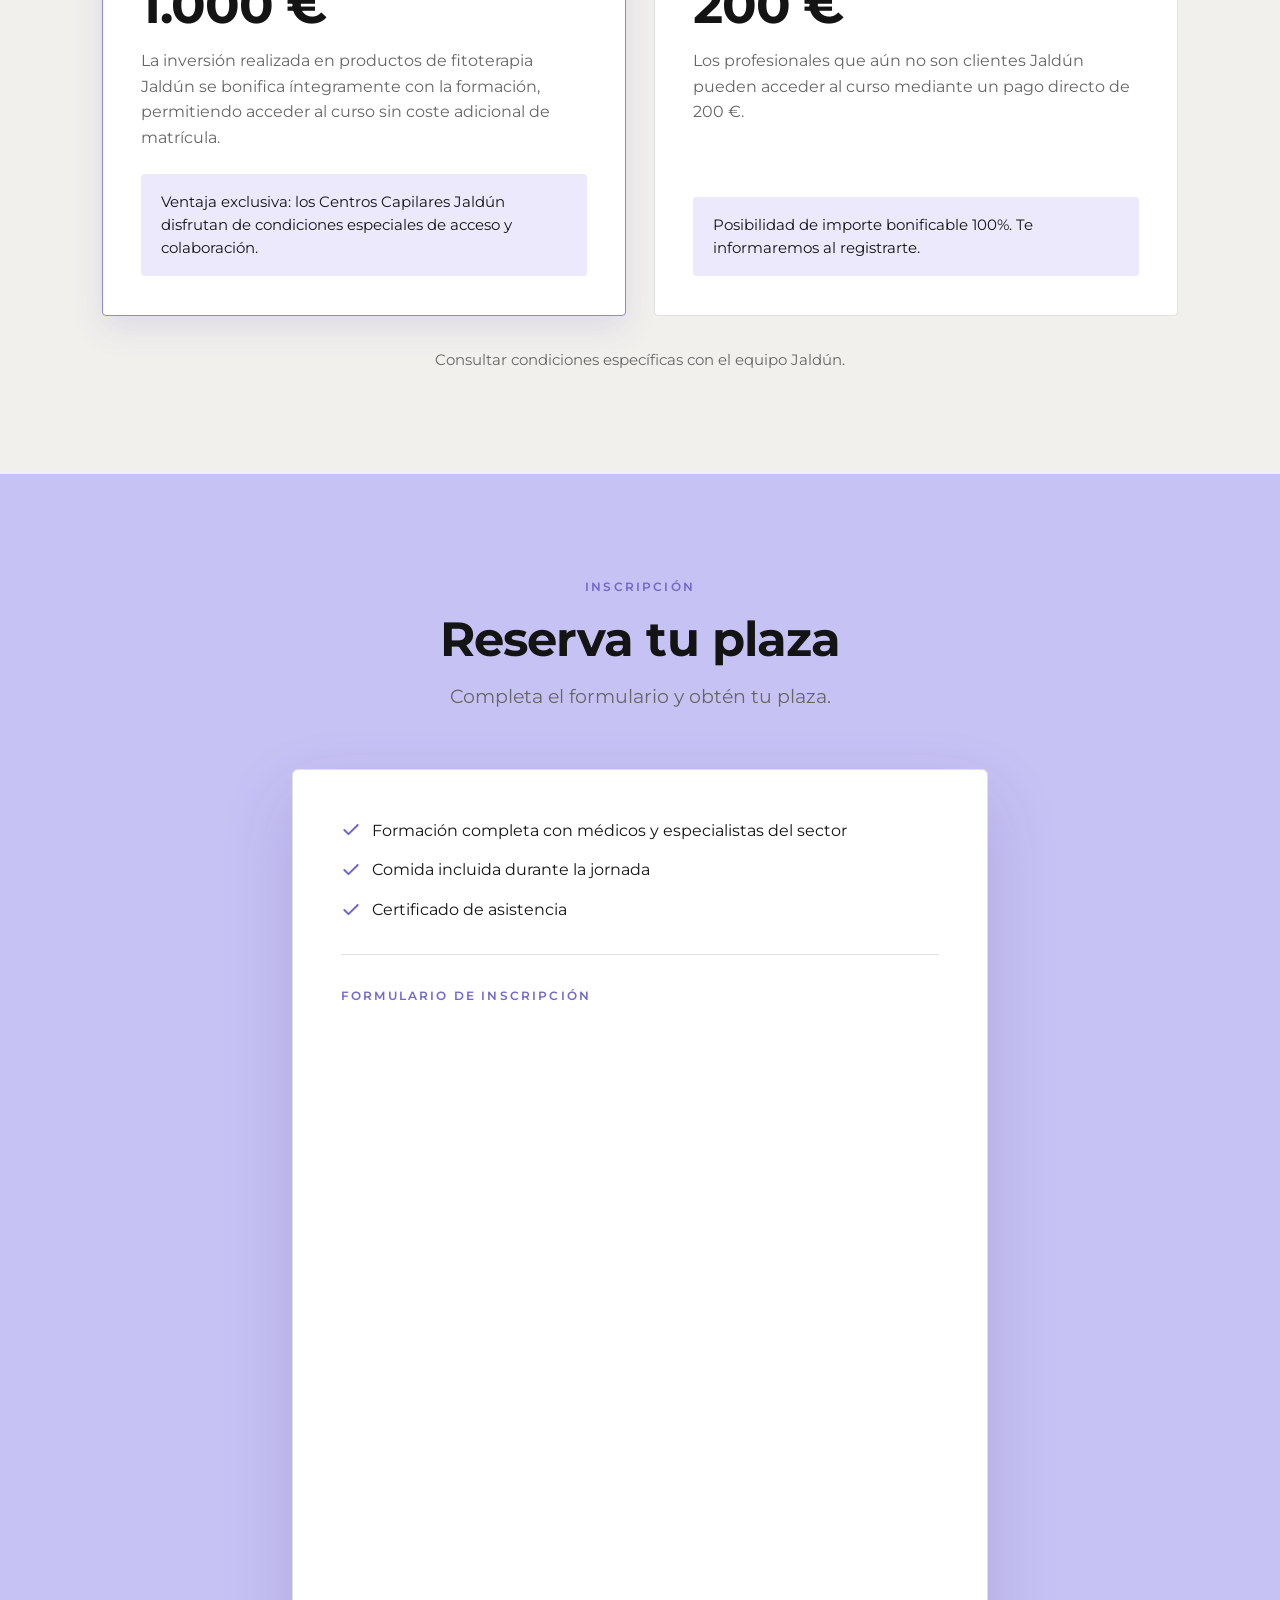
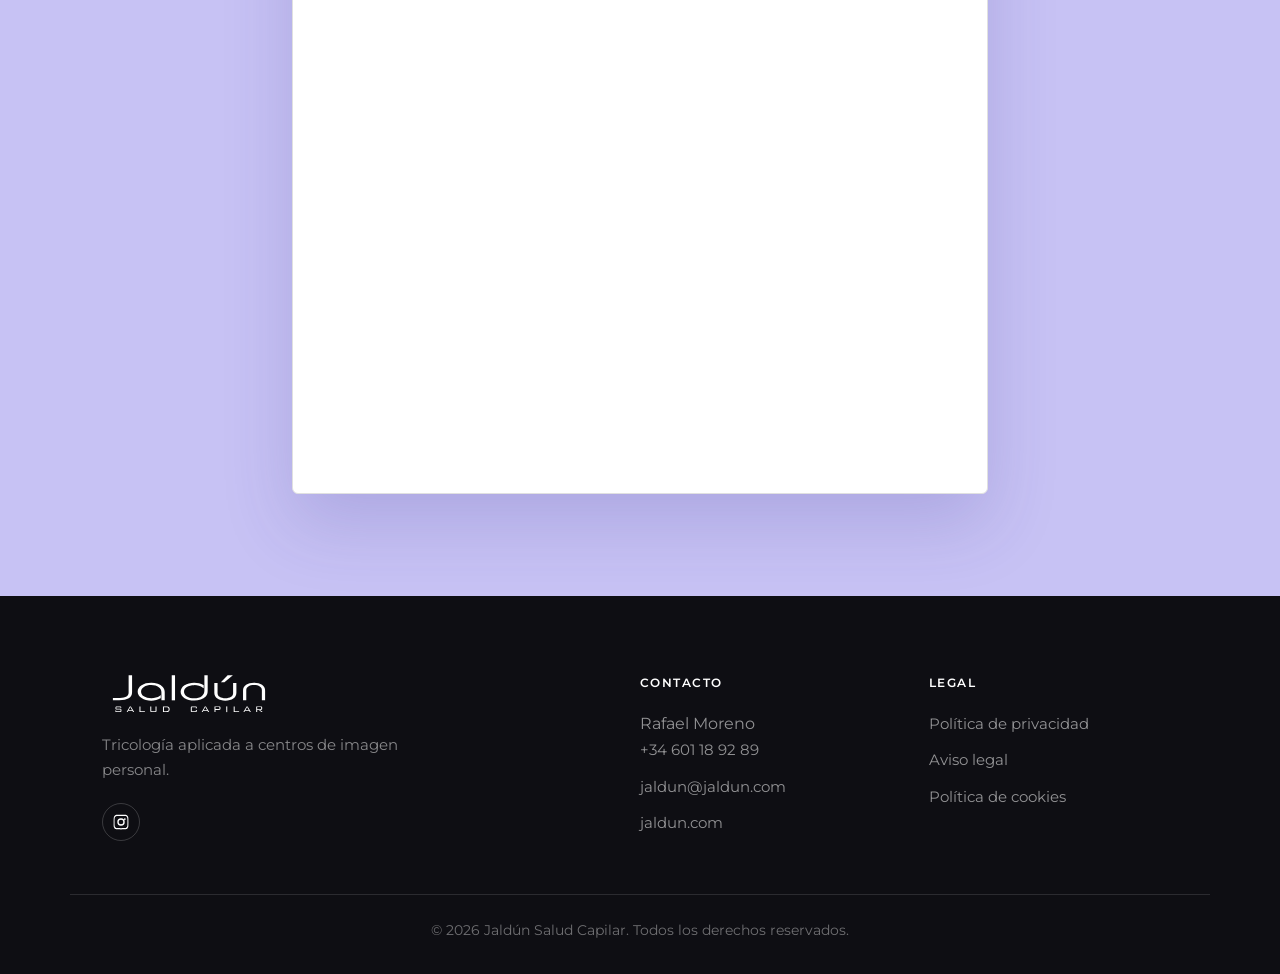
==== commit c51a808a: "Galería de patologías en móvil: carrusel con flechas y puntos Reemplaza el grid 2x5 en móvil (<540px" ====
--- a/index.html
+++ b/index.html
@@ -105,7 +105,16 @@
           <h2 class="section__title" id="patologias-title"></h2>
           <p class="section__subtitle" id="patologias-subtitle"></p>
         </div>
-        <div class="patho-grid" id="patologias-grid"></div>
+        <div class="patho-carousel">
+          <div class="patho-grid" id="patologias-grid"></div>
+          <button class="patho-arrow patho-arrow--prev" id="patologias-prev" type="button" aria-label="Patología anterior">
+            <svg viewBox="0 0 24 24" fill="none" stroke="currentColor" stroke-width="2.4" stroke-linecap="round" stroke-linejoin="round"><path d="M15 18l-6-6 6-6"/></svg>
+          </button>
+          <button class="patho-arrow patho-arrow--next" id="patologias-next" type="button" aria-label="Siguiente patología">
+            <svg viewBox="0 0 24 24" fill="none" stroke="currentColor" stroke-width="2.4" stroke-linecap="round" stroke-linejoin="round"><path d="M9 18l6-6-6-6"/></svg>
+          </button>
+        </div>
+        <div class="patho-dots" id="patologias-dots"></div>
       </div>
     </section>
 
--- a/css/styles.css
+++ b/css/styles.css
@@ -233,7 +233,41 @@
   font-family: var(--font-serif); font-weight: 600; font-size: 1.02rem; letter-spacing: -.005em;
 }
 @media (max-width: 860px) { .patho-grid { grid-template-columns: repeat(2, 1fr); } }
-@media (max-width: 540px) { .patho-grid { grid-template-columns: 1fr; } }
+
+/* Carrusel en móvil: scroll horizontal con snap + flechas + puntos */
+.patho-carousel { position: relative; }
+.patho-arrow { display: none; }
+.patho-dots { display: none; }
+@media (max-width: 540px) {
+  .patho-grid {
+    display: flex; grid-template-columns: unset; gap: .9rem;
+    overflow-x: auto; scroll-snap-type: x mandatory; scroll-padding-left: 6vw;
+    -webkit-overflow-scrolling: touch; scrollbar-width: none;
+  }
+  .patho-grid::-webkit-scrollbar { display: none; }
+  .patho-card { flex: 0 0 76vw; max-width: 76vw; scroll-snap-align: center; }
+  .patho-card__img { aspect-ratio: 1 / 1; }
+  .patho-card__title { padding: .8rem .9rem 1rem; font-size: .95rem; }
+
+  .patho-arrow {
+    display: flex; align-items: center; justify-content: center;
+    position: absolute; top: 38vw; transform: translateY(-50%);
+    width: 38px; height: 38px; padding: 0; border-radius: 50%;
+    background: #fff; border: 1px solid var(--hairline); color: var(--ink);
+    box-shadow: 0 6px 16px rgba(20,21,26,.16); z-index: 2;
+  }
+  .patho-arrow svg { width: 18px; height: 18px; }
+  .patho-arrow--prev { left: 2px; }
+  .patho-arrow--next { right: 2px; }
+  .patho-arrow:disabled { opacity: .3; pointer-events: none; }
+
+  .patho-dots { display: flex; justify-content: center; align-items: center; gap: .4rem; margin-top: 1.1rem; }
+  .patho-dots span {
+    width: 6px; height: 6px; border-radius: 50%; background: var(--hairline);
+    transition: background .2s ease, width .2s ease; flex: 0 0 auto;
+  }
+  .patho-dots span.is-active { background: var(--lavender-deep); width: 16px; border-radius: 3px; }
+}
 
 /* Etiqueta (eyebrow) sobre los títulos de sección */
 .eyebrow {
@@ -256,7 +290,13 @@
   box-shadow: 0 18px 38px hsl(246 42% 45% / .18); z-index: 2; border-radius: var(--r);
 }
 @media (max-width: 860px) { .topics { grid-template-columns: repeat(2, 1fr); } }
-@media (max-width: 540px) { .topics { grid-template-columns: 1fr; } }
+@media (max-width: 540px) {
+  .topics { grid-template-columns: repeat(2, 1fr); }
+  .topics .topic { padding: 1.1rem 1rem 1.3rem; }
+  .topics .topic__num { font-size: 1.2rem; margin-bottom: .4rem; }
+  .topics .card__title { font-size: 1rem; margin-bottom: .35rem; }
+  .topics .card__text { font-size: .82rem; line-height: 1.4; }
+}
 
 .topic__num {
   font-family: var(--font-serif); font-size: 1.6rem; font-weight: 700; color: var(--lavender-deeper);
@@ -304,7 +344,7 @@
 .section--hairs {
   position: relative; overflow: hidden;
   background-color: #eef0f7;
-  background-image: url(assets/hairs.svg), linear-gradient(160deg, var(--lavender-soft) 0%, #eef0f7 45%, var(--paper-2) 100%);
+  background-image: url(../assets/hairs.svg), linear-gradient(160deg, var(--lavender-soft) 0%, #eef0f7 45%, var(--paper-2) 100%);
   background-repeat: repeat, no-repeat;
   background-size: 360px 720px, 100% 100%;
 }
@@ -322,7 +362,7 @@
 .section--hairs > .container { position: relative; z-index: 1; }
 
 .speaker {
-  text-align: left; background: rgba(255,255,255,.85);
+  text-align: left; background: #fff;
   border: 1px solid var(--hairline); border-radius: var(--r);
   padding: 2.3rem 2rem 2rem;
   transition: background .25s ease, border-color .25s ease, box-shadow .25s ease, transform .25s ease;
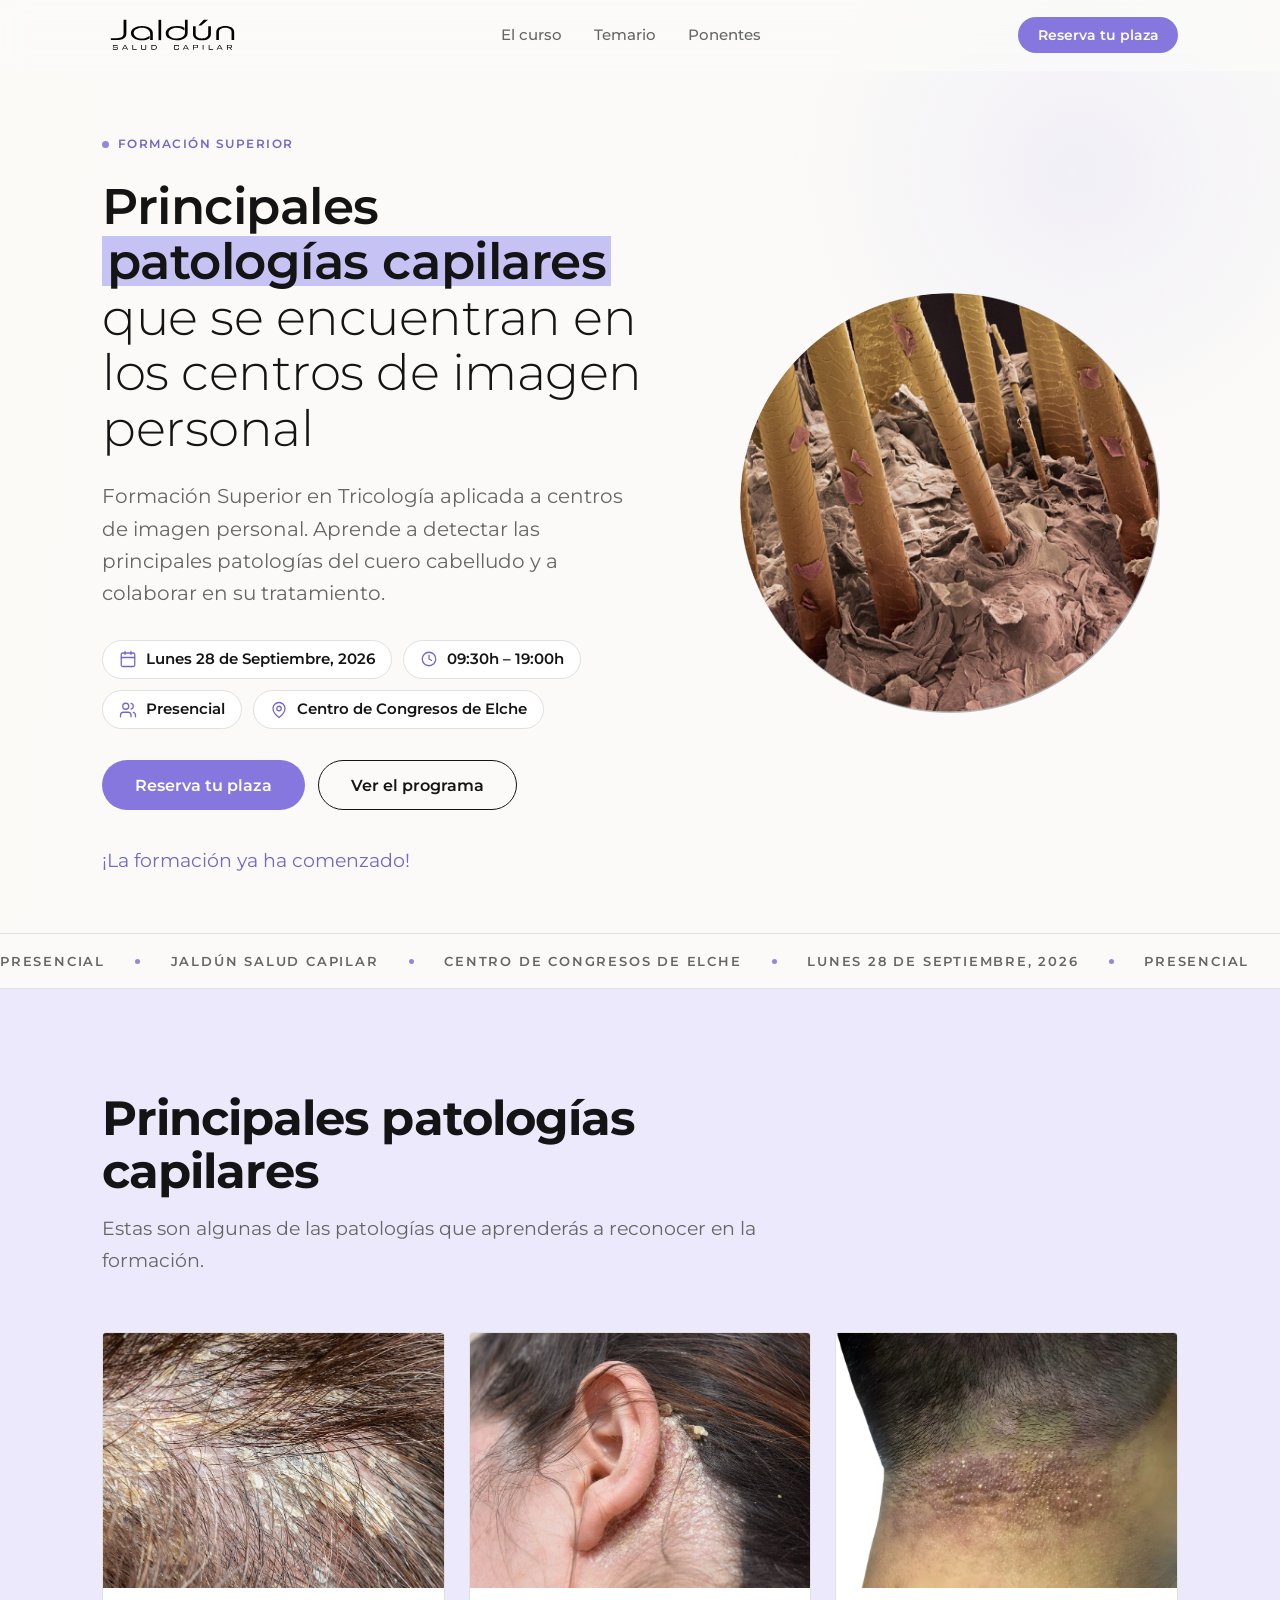
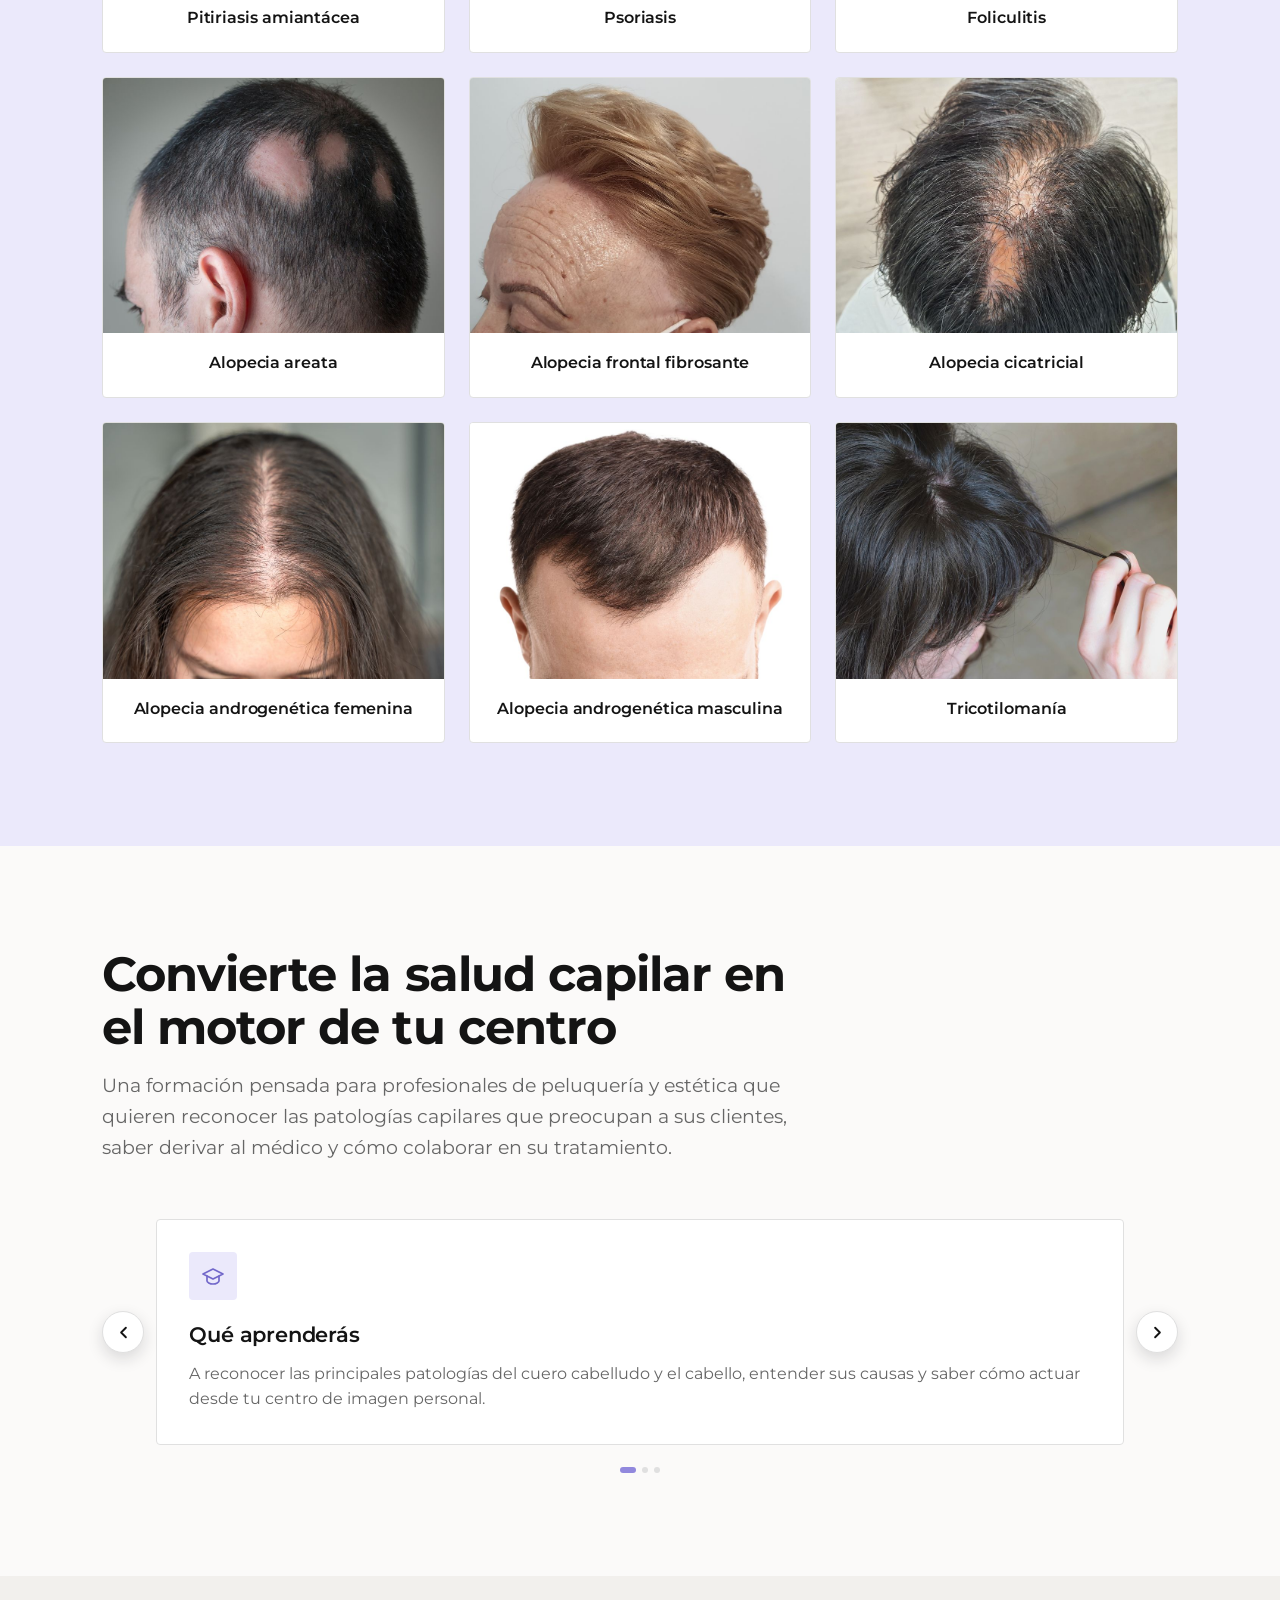
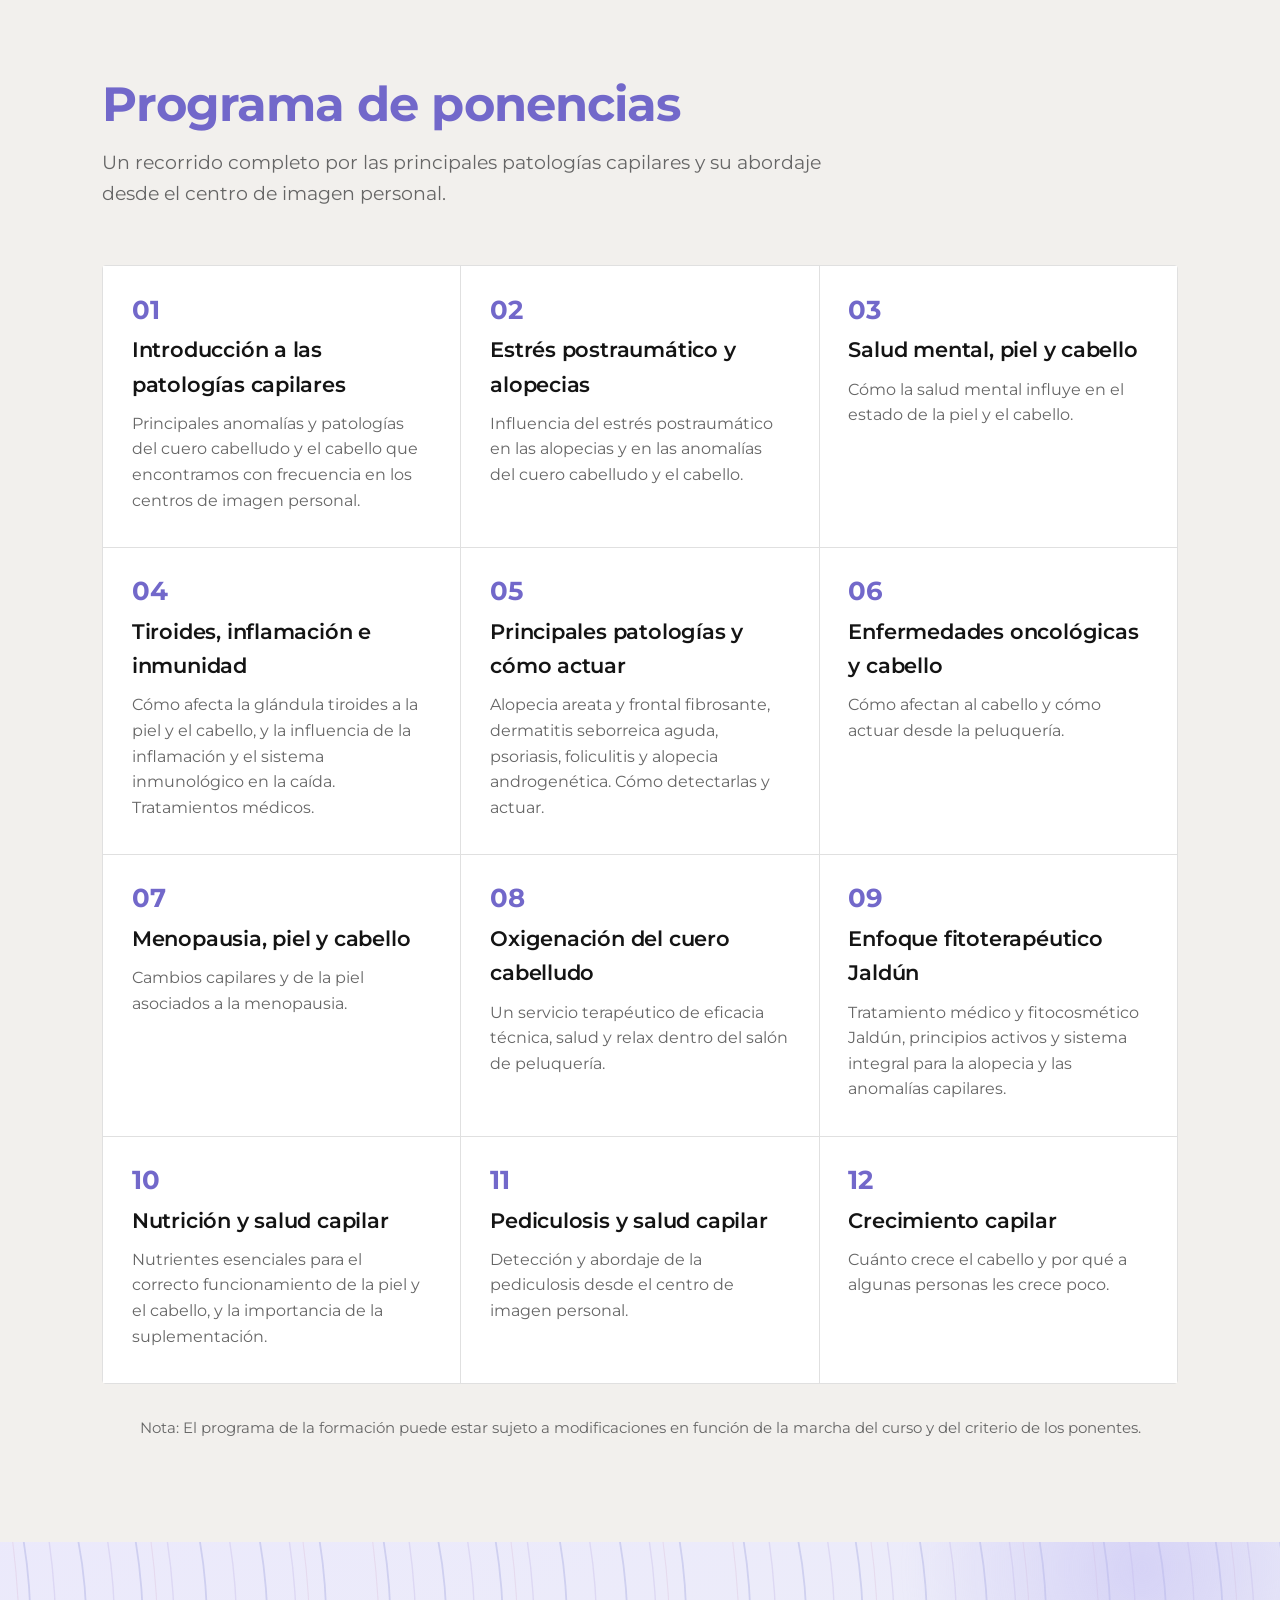
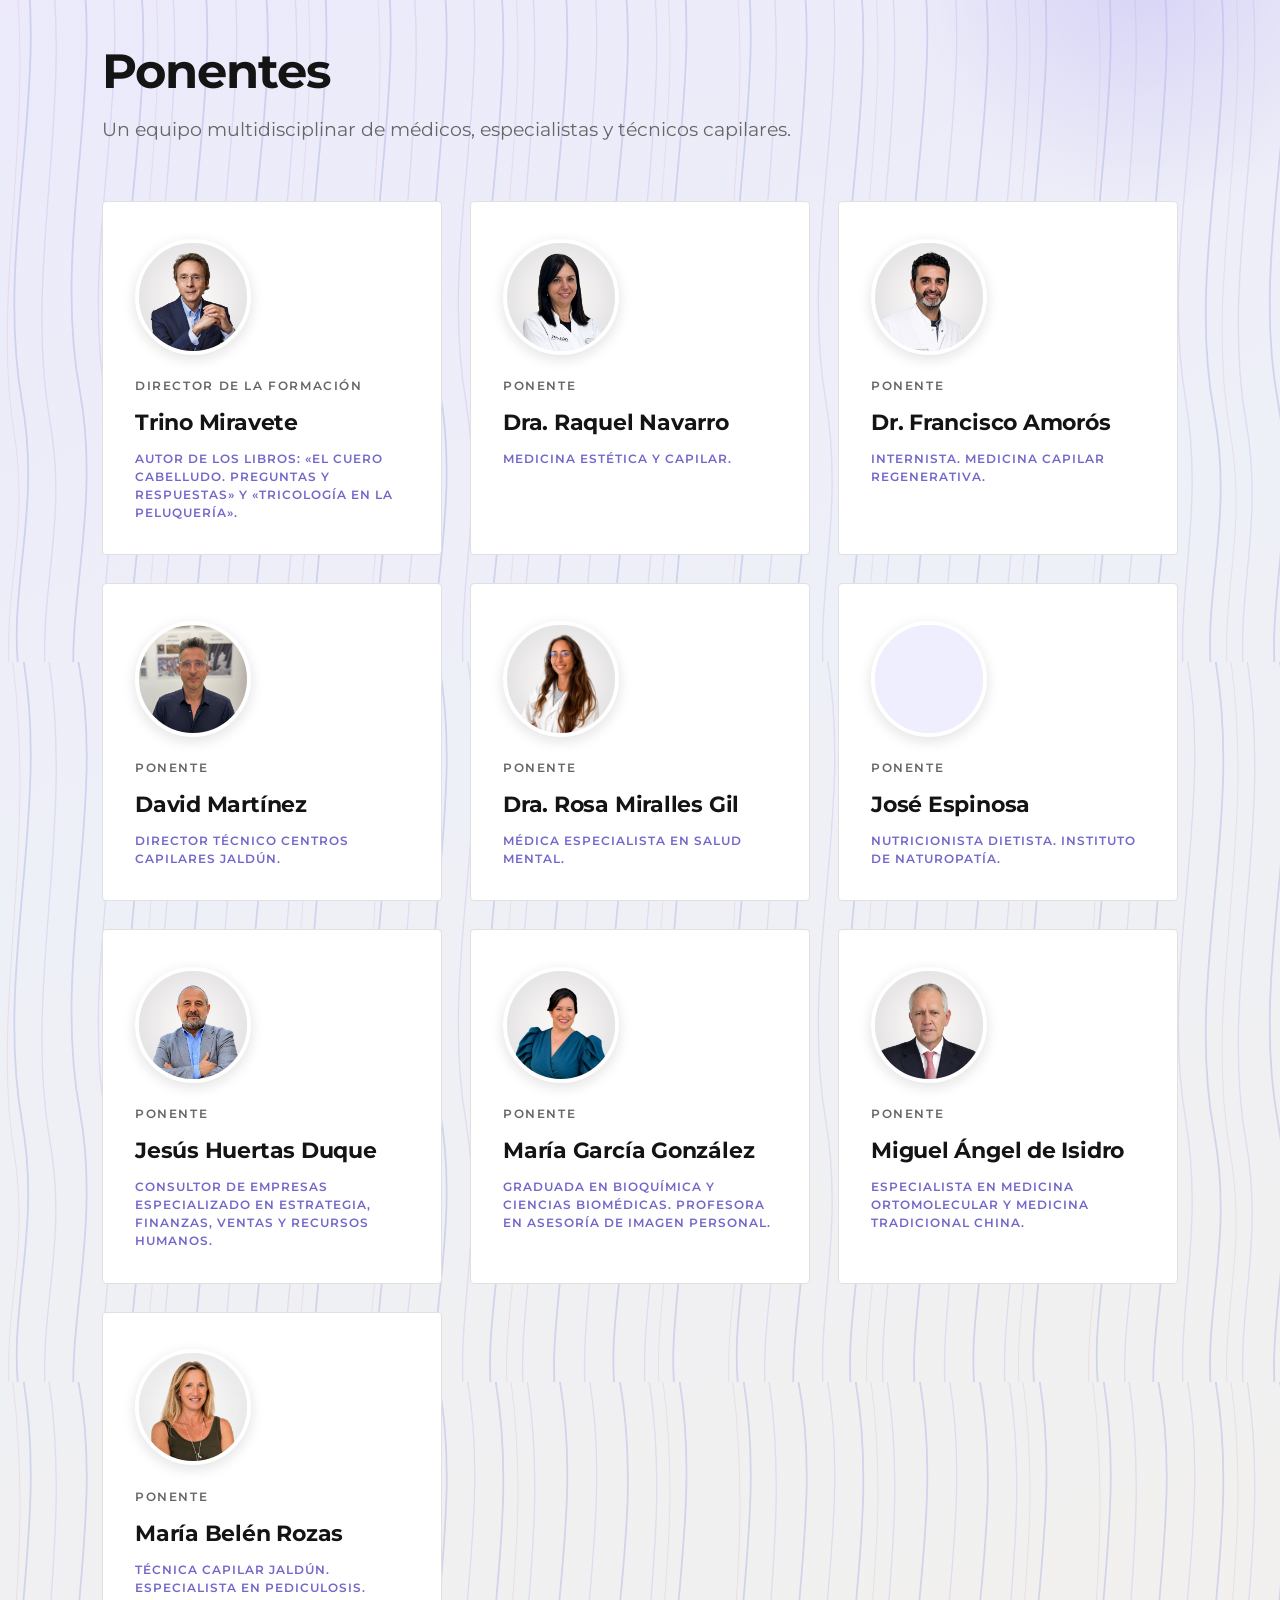
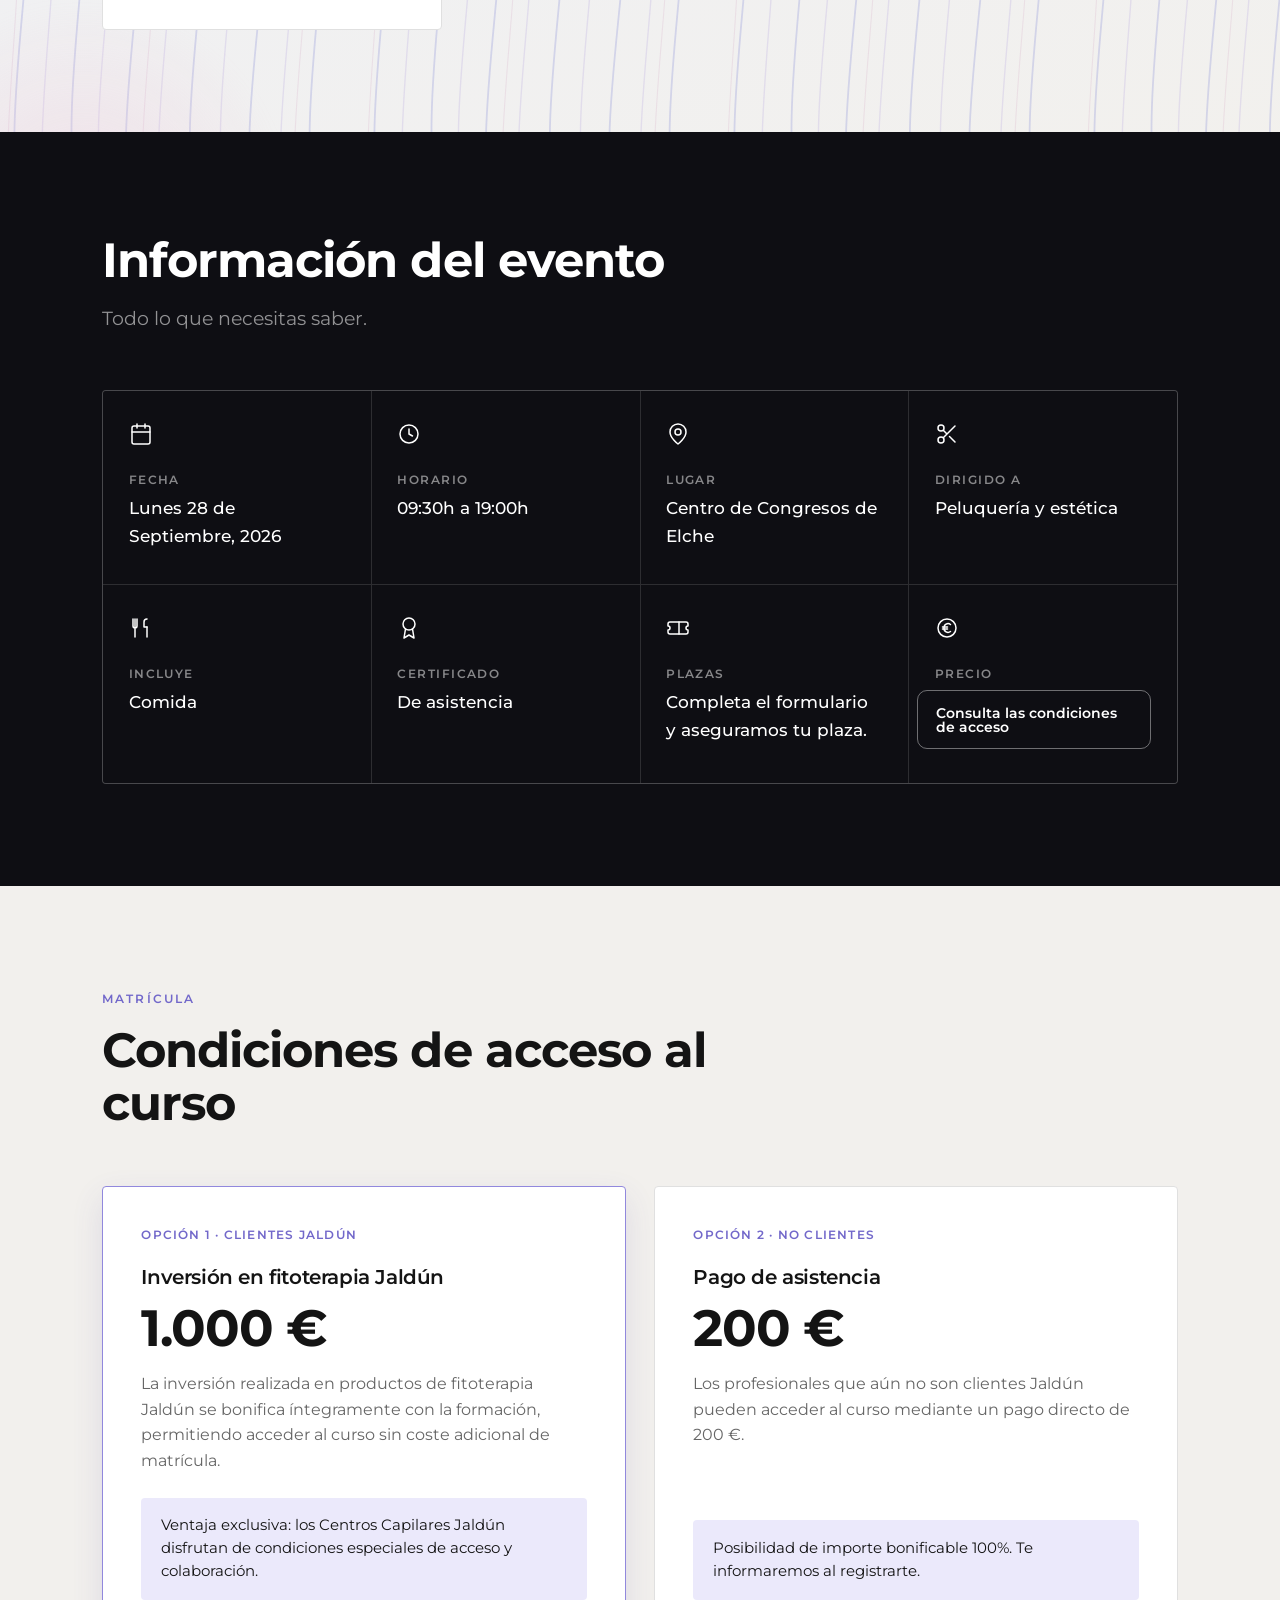
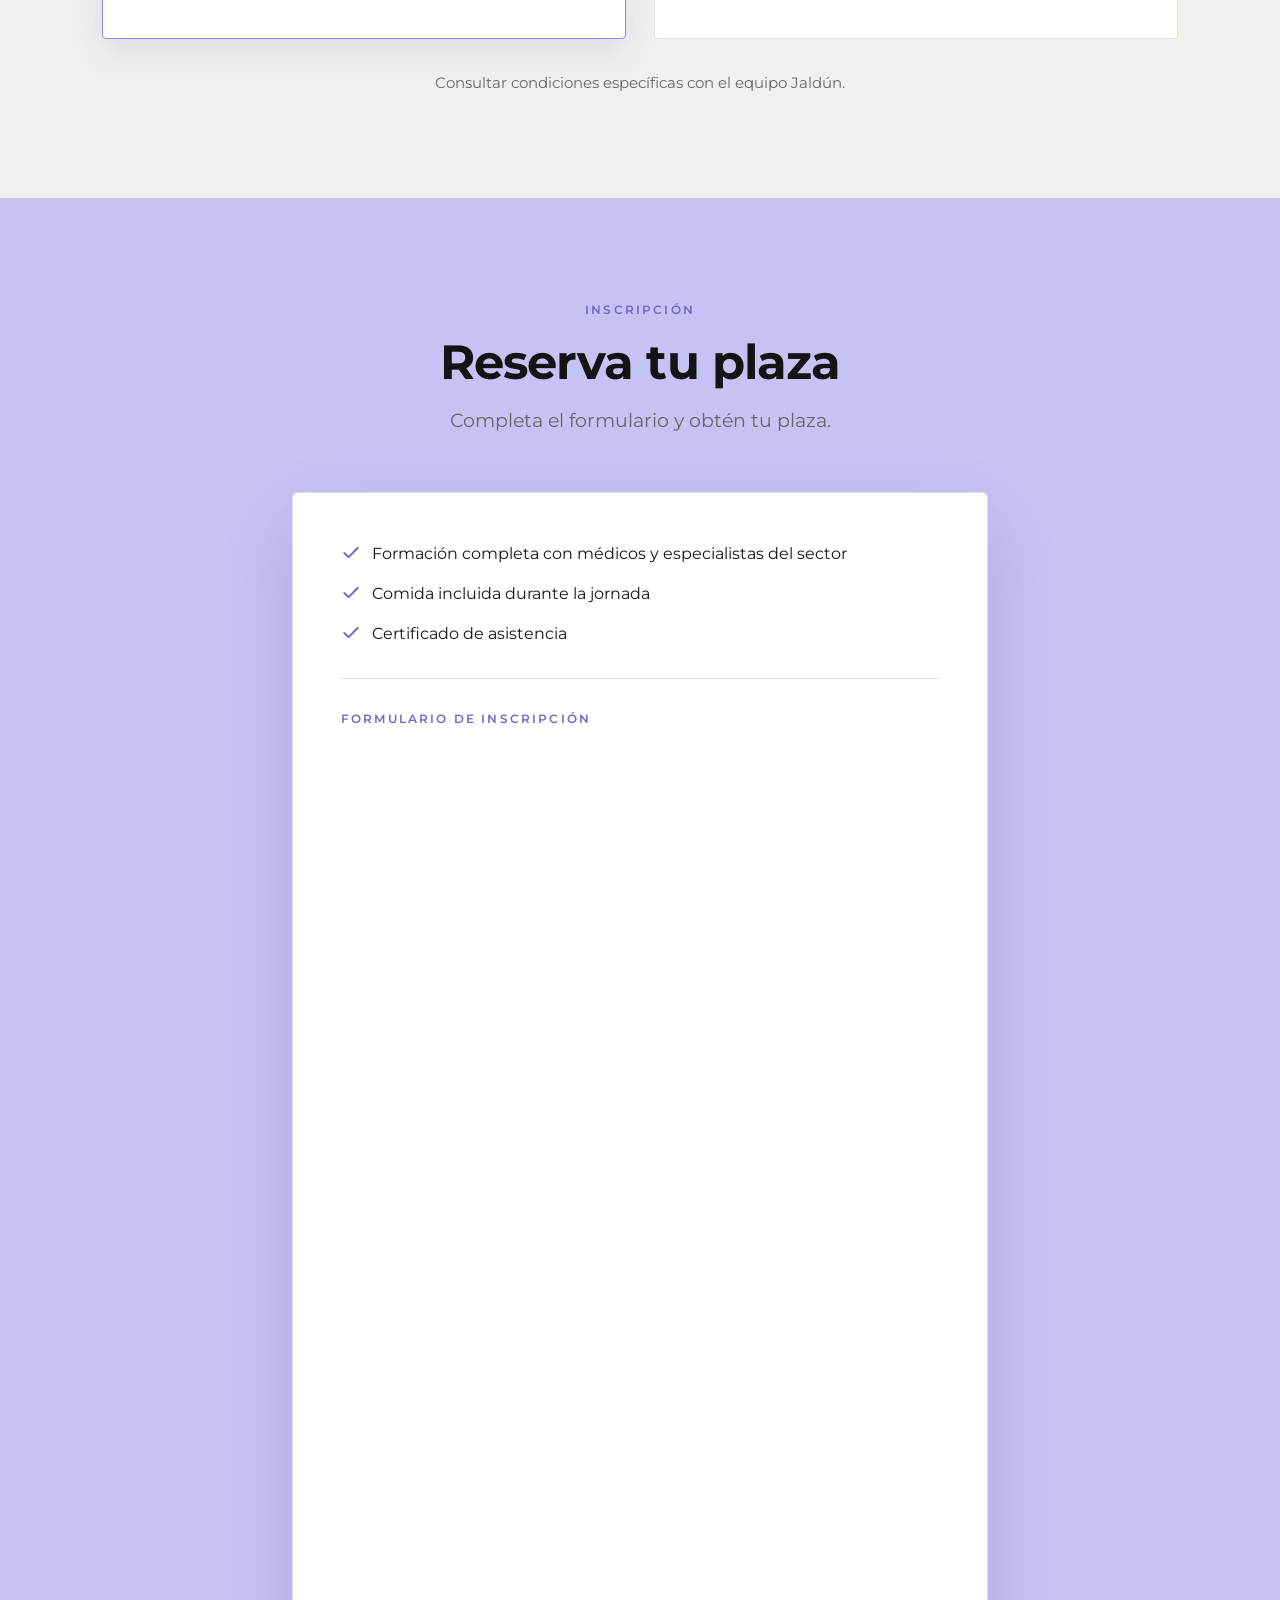
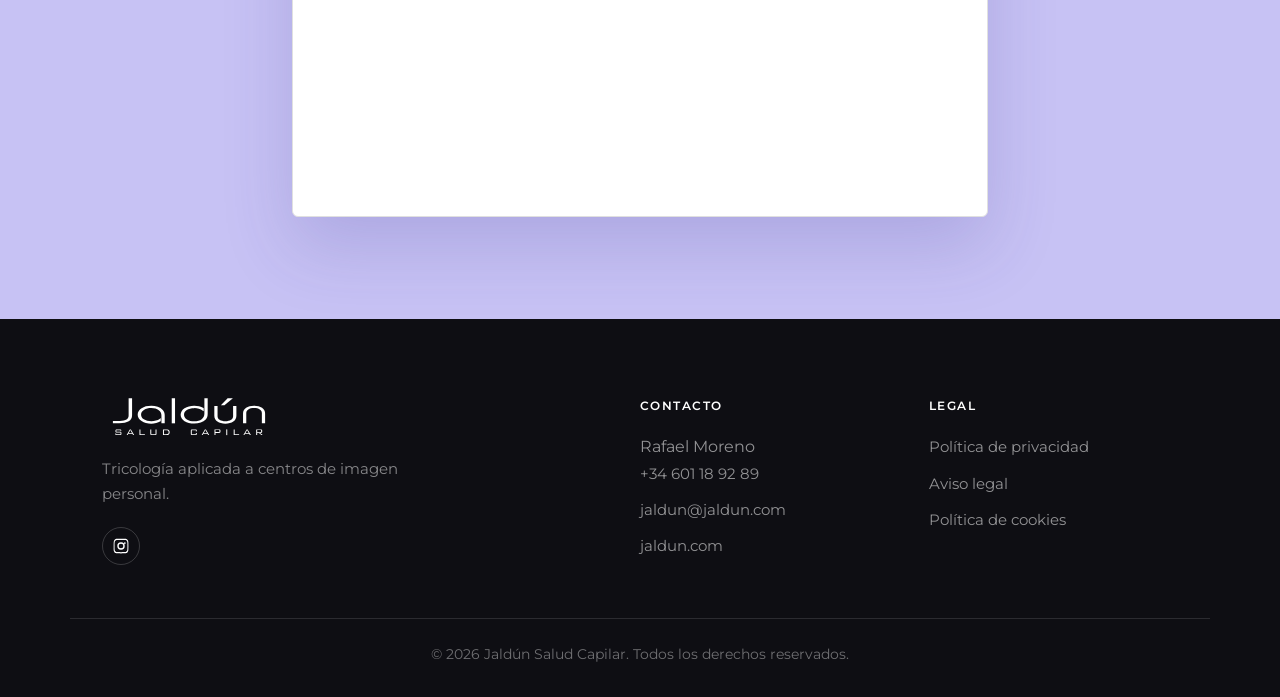
==== commit bcbdf7ef: ""Convierte la salud capilar..." como carrusel de 1 tarjeta, en escritorio y móvil Las 3 tarjetas (Qu" ====
--- a/index.html
+++ b/index.html
@@ -125,7 +125,16 @@
           <h2 class="section__title" id="sobre-title"></h2>
           <p class="section__subtitle" id="sobre-desc"></p>
         </div>
-        <div class="grid grid--2" id="sobre-bloques"></div>
+        <div class="sobre-carousel">
+          <div class="sobre-grid" id="sobre-bloques"></div>
+          <button class="sobre-arrow sobre-arrow--prev" id="sobre-prev" type="button" aria-label="Anterior">
+            <svg viewBox="0 0 24 24" fill="none" stroke="currentColor" stroke-width="2.4" stroke-linecap="round" stroke-linejoin="round"><path d="M15 18l-6-6 6-6"/></svg>
+          </button>
+          <button class="sobre-arrow sobre-arrow--next" id="sobre-next" type="button" aria-label="Siguiente">
+            <svg viewBox="0 0 24 24" fill="none" stroke="currentColor" stroke-width="2.4" stroke-linecap="round" stroke-linejoin="round"><path d="M9 18l6-6-6-6"/></svg>
+          </button>
+        </div>
+        <div class="sobre-dots" id="sobre-dots"></div>
       </div>
     </section>
 
--- a/css/styles.css
+++ b/css/styles.css
@@ -209,7 +209,39 @@
   padding: clamp(1.4rem, 3vw, 2rem);
   transition: transform .22s ease, box-shadow .22s ease, border-color .22s ease;
 }
-.grid .card:hover { transform: translateY(-6px); border-color: var(--lavender-deep); background: var(--lavender-soft); box-shadow: 0 18px 38px hsl(246 42% 45% / .16); }
+.grid .card:hover, .sobre-grid .card:hover { transform: translateY(-6px); border-color: var(--lavender-deep); background: var(--lavender-soft); box-shadow: 0 18px 38px hsl(246 42% 45% / .16); }
+
+/* "Convierte la salud capilar..." como carrusel de 1 tarjeta, con flechas a los lados (escritorio y móvil) */
+.sobre-carousel { position: relative; padding: 0 3.4rem; }
+.sobre-grid {
+  display: flex; gap: 1.5rem; overflow-x: auto; scroll-snap-type: x mandatory;
+  -webkit-overflow-scrolling: touch; scrollbar-width: none;
+}
+.sobre-grid::-webkit-scrollbar { display: none; }
+.sobre-grid .card { flex: 0 0 100%; max-width: 100%; scroll-snap-align: center; }
+.sobre-arrow {
+  display: flex; align-items: center; justify-content: center;
+  position: absolute; top: 50%; transform: translateY(-50%);
+  width: 42px; height: 42px; padding: 0; border-radius: 50%; flex: 0 0 auto;
+  background: #fff; border: 1px solid var(--hairline); color: var(--ink);
+  box-shadow: 0 6px 16px rgba(20,21,26,.14); z-index: 2; cursor: pointer;
+}
+.sobre-arrow:hover { border-color: var(--lavender-deep); color: var(--lavender-deeper); }
+.sobre-arrow svg { width: 19px; height: 19px; }
+.sobre-arrow--prev { left: 0; }
+.sobre-arrow--next { right: 0; }
+.sobre-arrow:disabled { opacity: .3; pointer-events: none; }
+.sobre-dots { display: flex; justify-content: center; align-items: center; gap: .4rem; margin-top: 1.4rem; }
+.sobre-dots span {
+  width: 6px; height: 6px; border-radius: 50%; background: var(--hairline); flex: 0 0 auto; cursor: pointer;
+  transition: background .2s ease, width .2s ease;
+}
+.sobre-dots span.is-active { background: var(--lavender-deep); width: 16px; border-radius: 3px; }
+@media (max-width: 540px) {
+  .sobre-carousel { padding: 0 2.6rem; }
+  .sobre-arrow { width: 36px; height: 36px; }
+  .sobre-arrow svg { width: 16px; height: 16px; }
+}
 .card__icon {
   font-size: 1.5rem; line-height: 1; margin-bottom: 1.1rem; color: var(--lavender-deeper);
   width: 48px; height: 48px; display: inline-flex; align-items: center; justify-content: center;
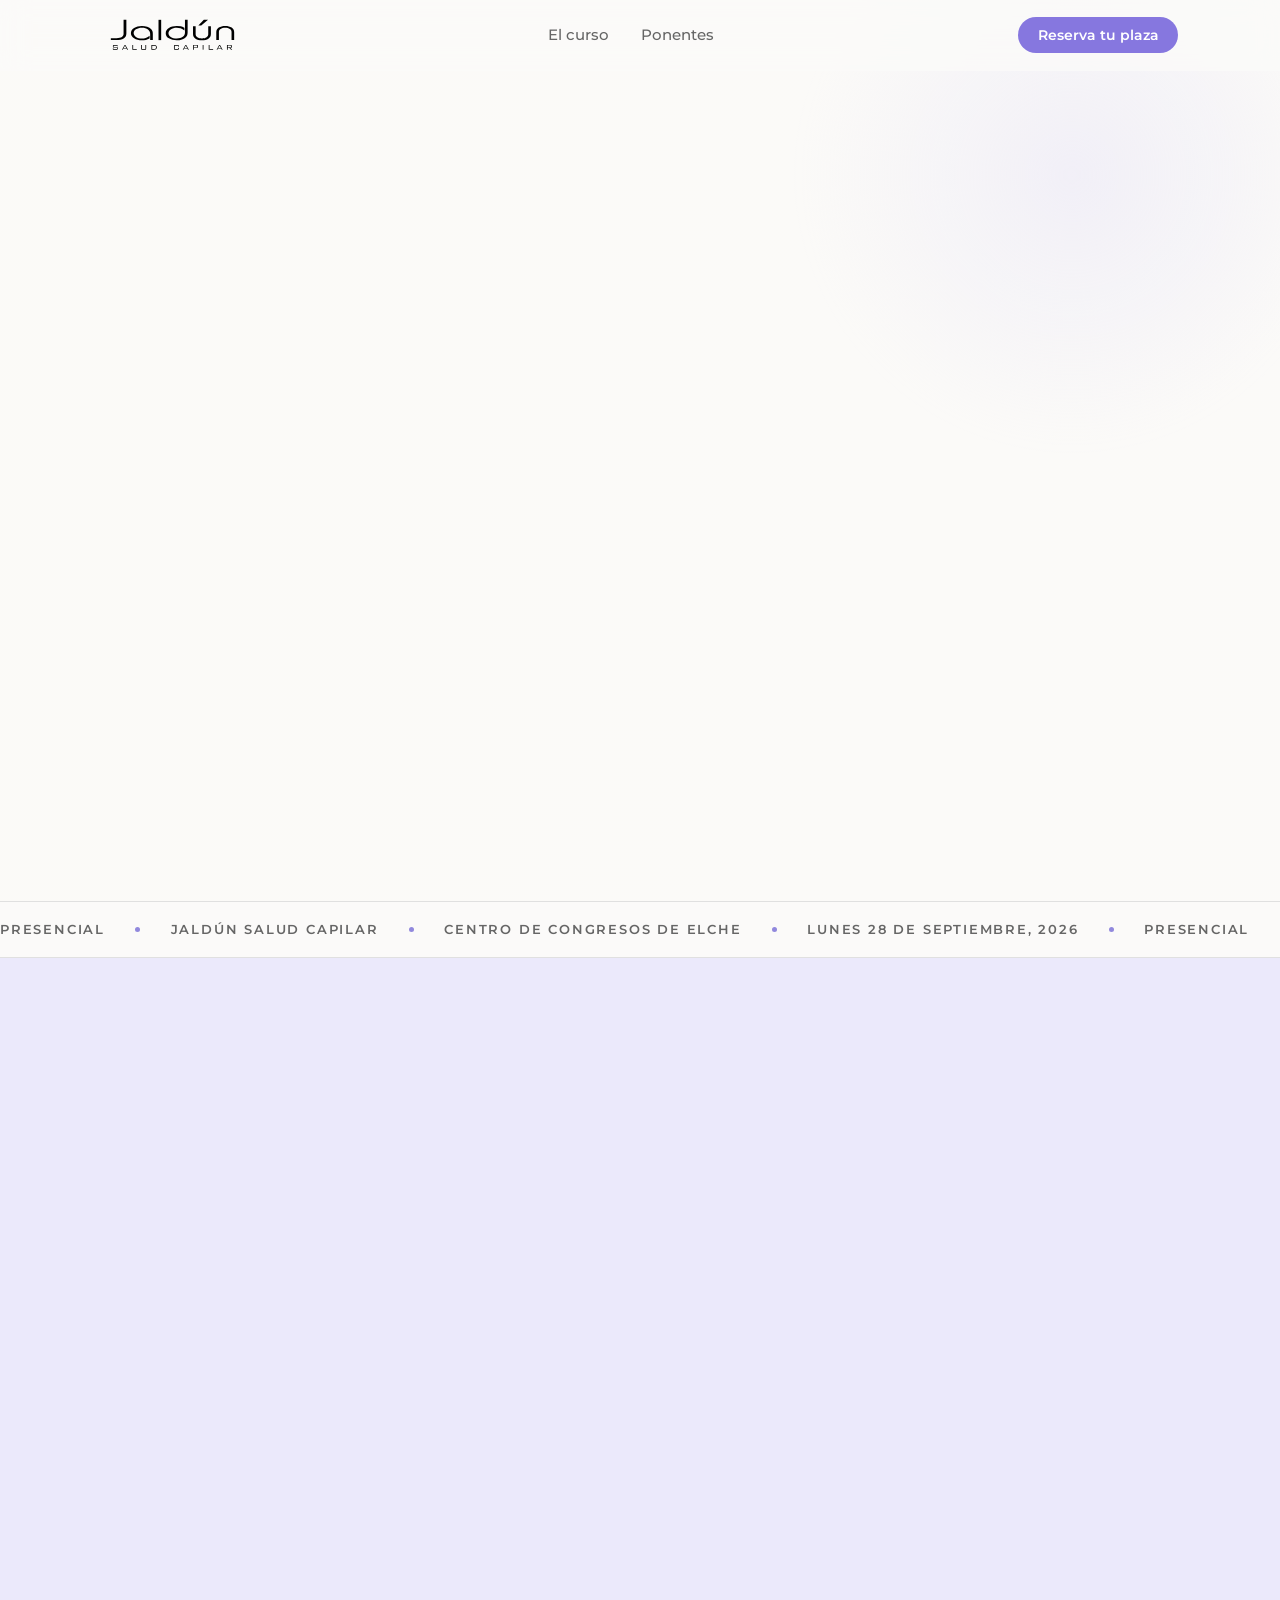
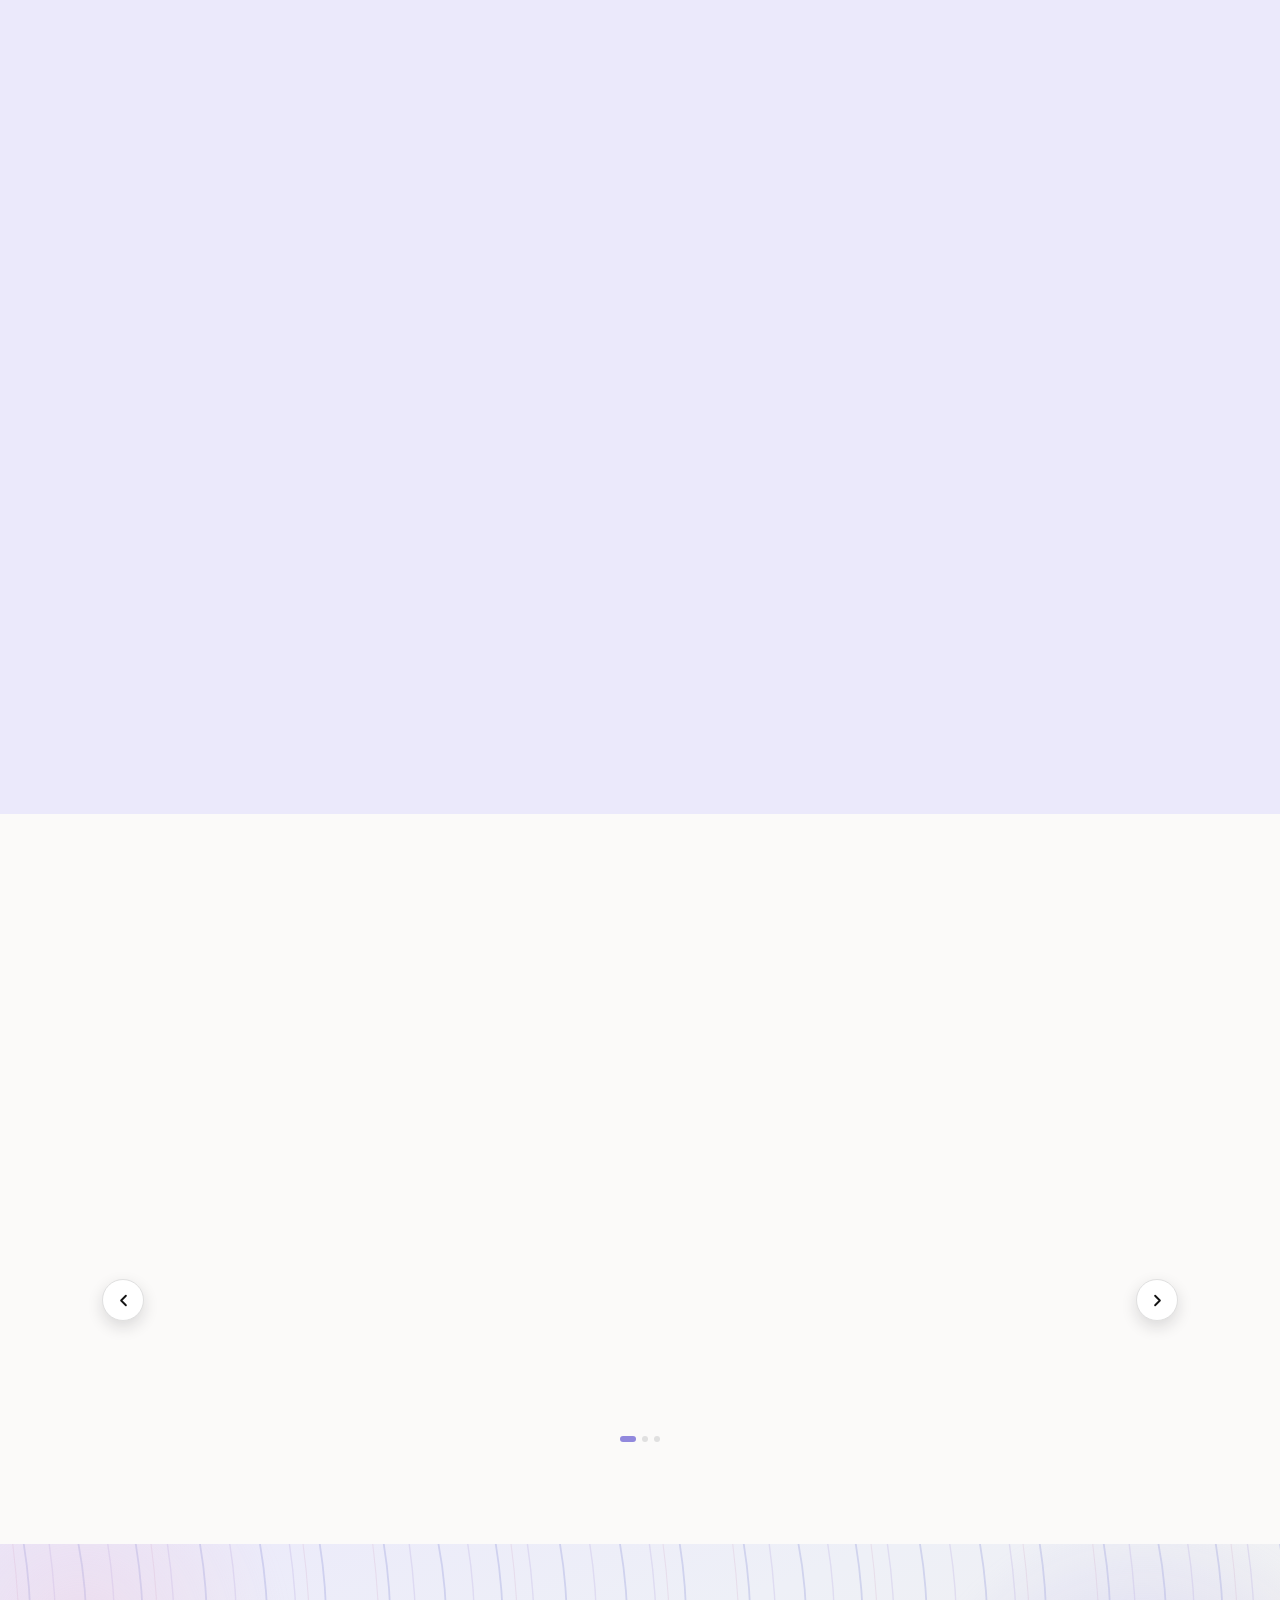
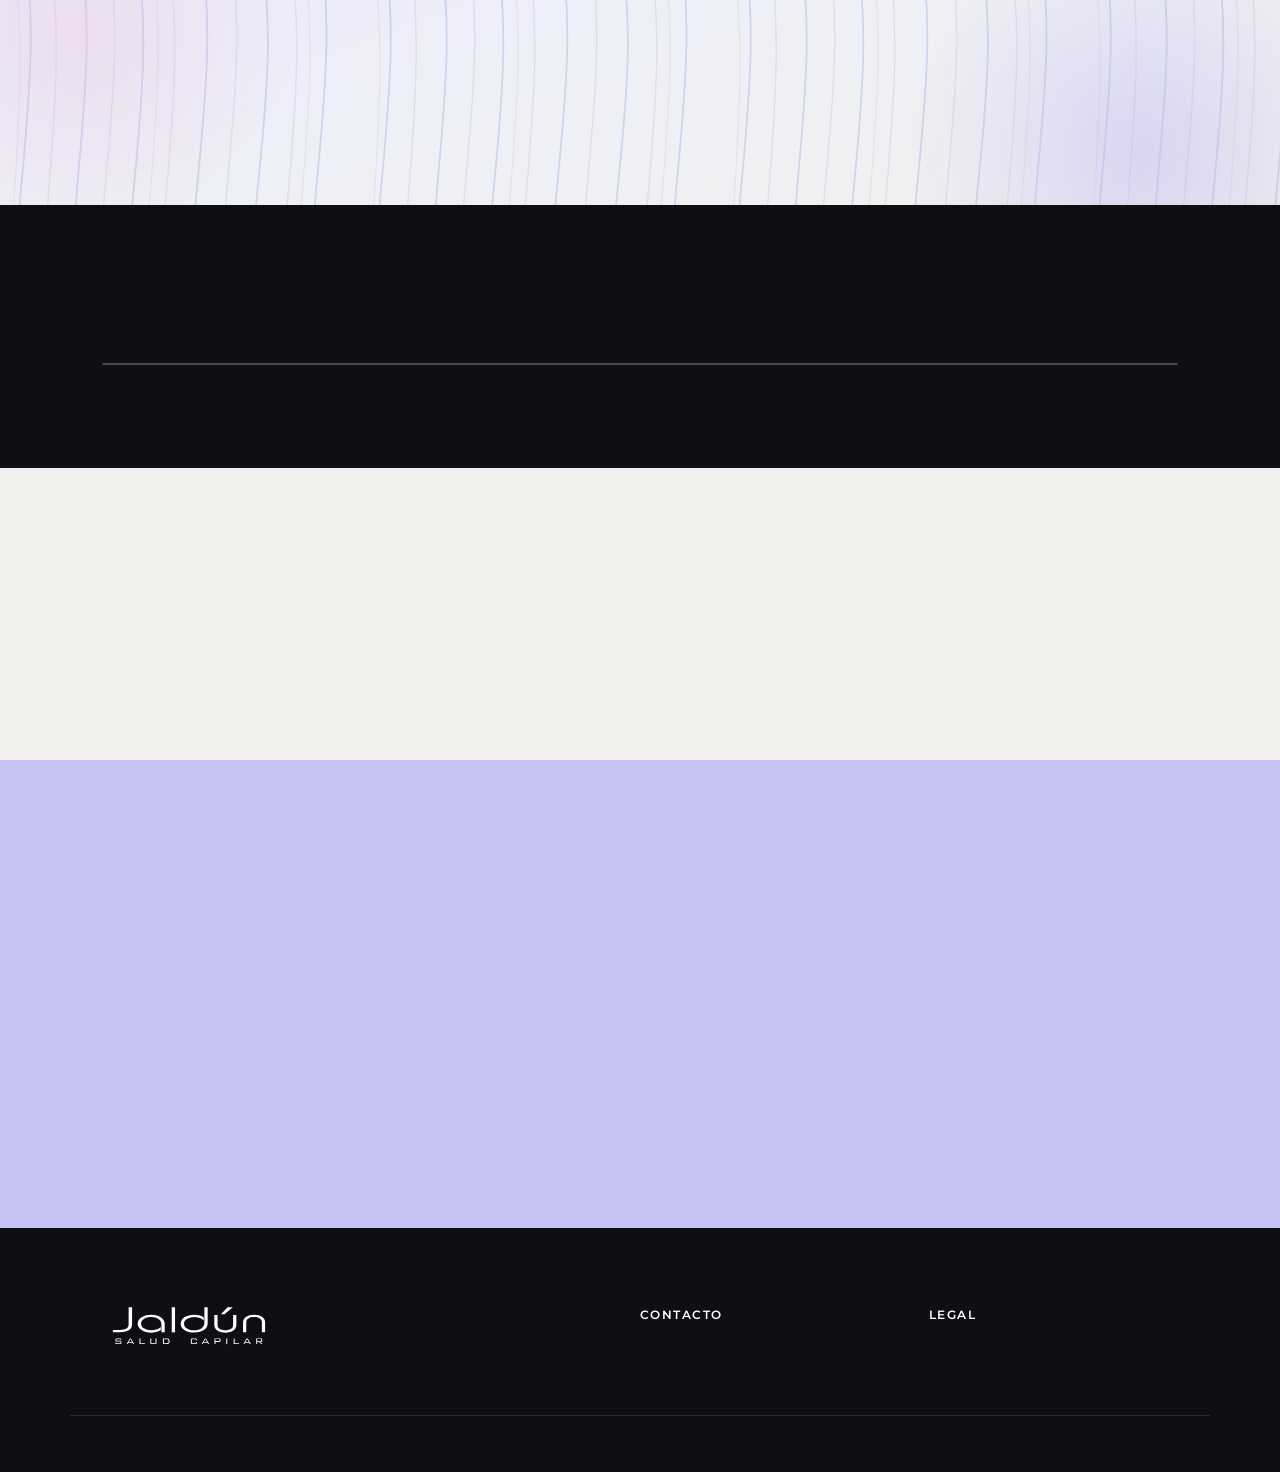
==== commit 719870c3: "Install Vercel Web Analytics ## Vercel Web Analytics Implementation  Successfully implemented Vercel" ====
--- a/index.html
+++ b/index.html
@@ -50,6 +50,13 @@
   src="https://www.facebook.com/tr?id=324836267935139&ev=PageView&noscript=1"
   /></noscript>
   <!-- End Meta Pixel Code -->
+
+  <!-- Vercel Web Analytics -->
+  <script>
+  window.va = window.va || function () { (window.vaq = window.vaq || []).push(arguments); };
+  </script>
+  <script defer src="/_vercel/insights/script.js"></script>
+  <!-- End Vercel Web Analytics -->
 </head>
 <body>
 
@@ -59,7 +66,6 @@
       <a href="#hero" class="navbar__logo" id="nav-logo">Jaldún</a>
       <nav class="navbar__links" id="nav-links">
         <a href="#sobre">El curso</a>
-        <a href="#temario">Temario</a>
         <a href="#ponentes">Ponentes</a>
       </nav>
       <a href="#formulario" class="btn btn--primary btn--sm">Reserva tu plaza</a>
@@ -138,18 +144,6 @@
       </div>
     </section>
 
-    <!-- ===================== 3. TEMARIO ===================== -->
-    <section class="section section--alt" id="temario">
-      <div class="container">
-        <div class="section__head reveal">
-          <span class="eyebrow" id="temario-eyebrow"></span>
-          <h2 class="section__title" id="temario-title"></h2>
-          <p class="section__subtitle" id="temario-subtitle"></p>
-        </div>
-        <div class="topics" id="temario-grid"></div>
-        <p class="temario-nota" id="temario-nota"></p>
-      </div>
-    </section>
 
     <!-- ===================== 4. PONENTES ===================== -->
     <section class="section section--hairs" id="ponentes">
